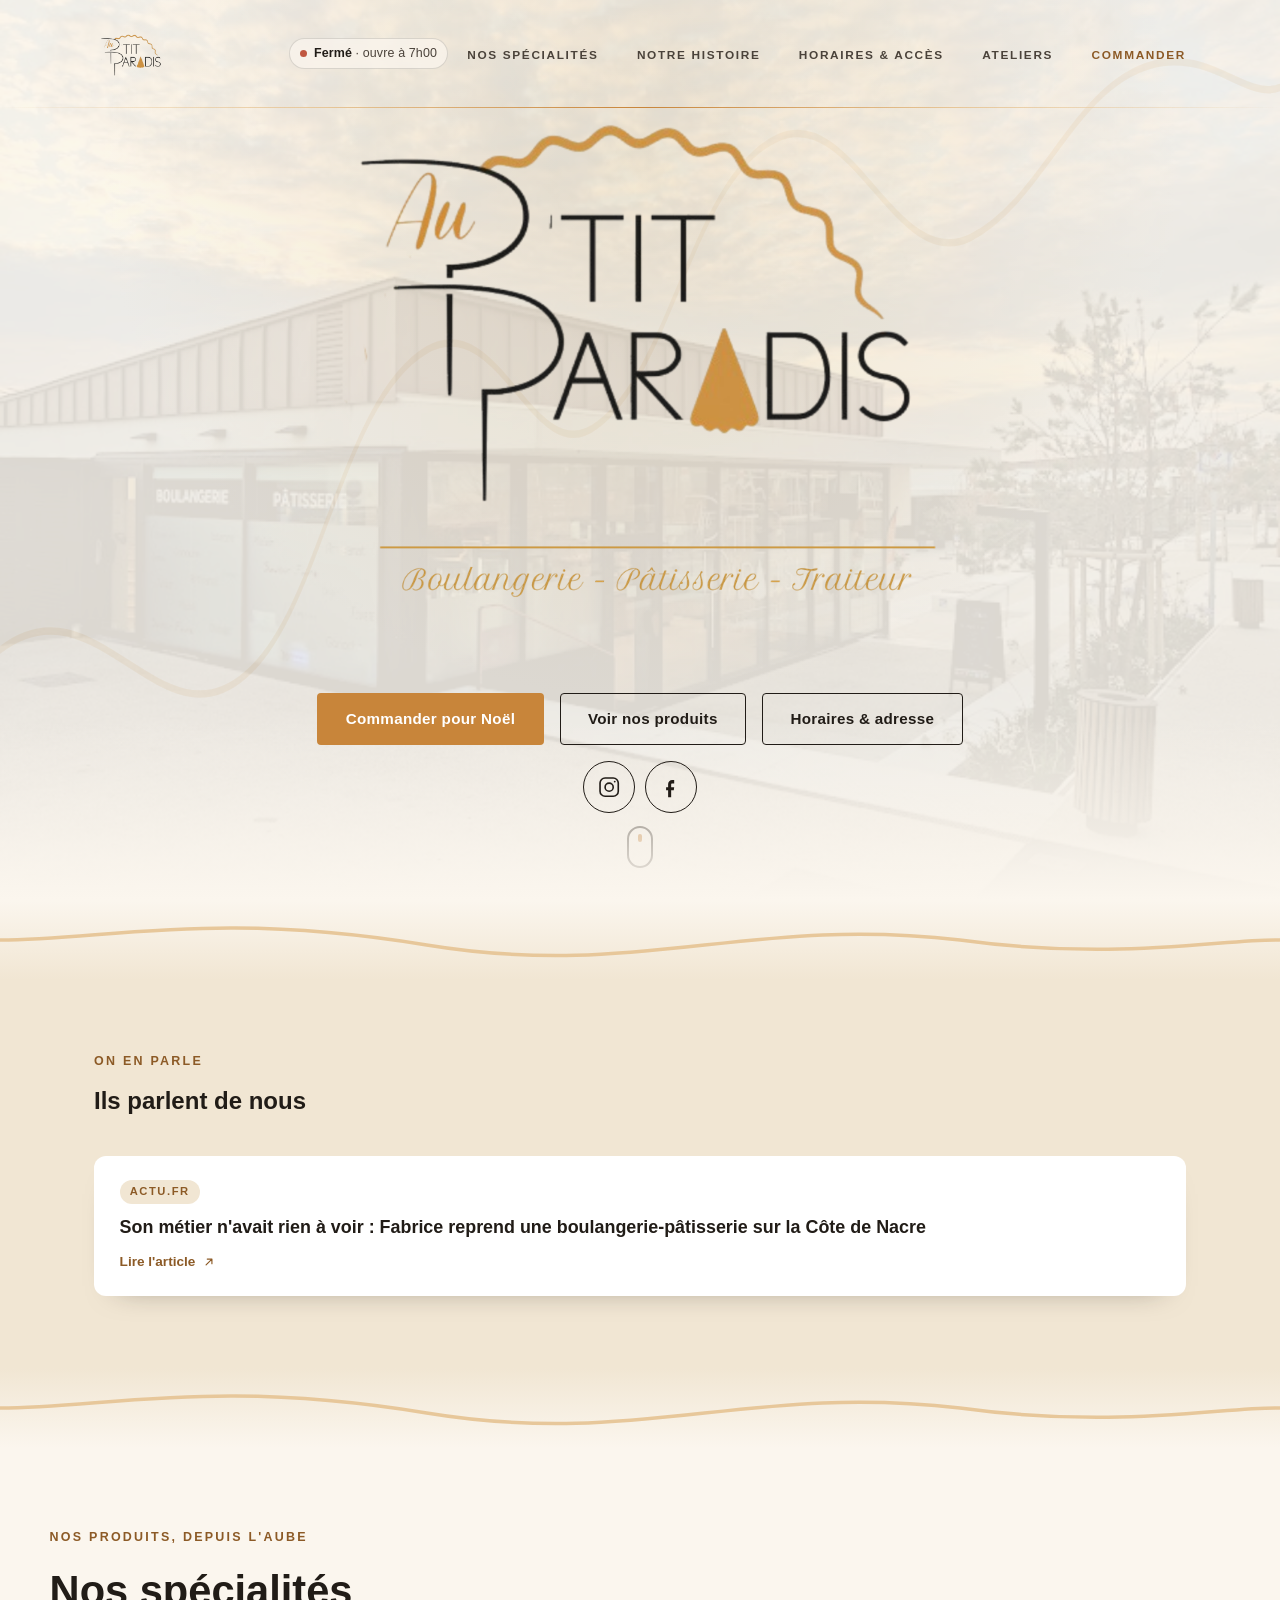
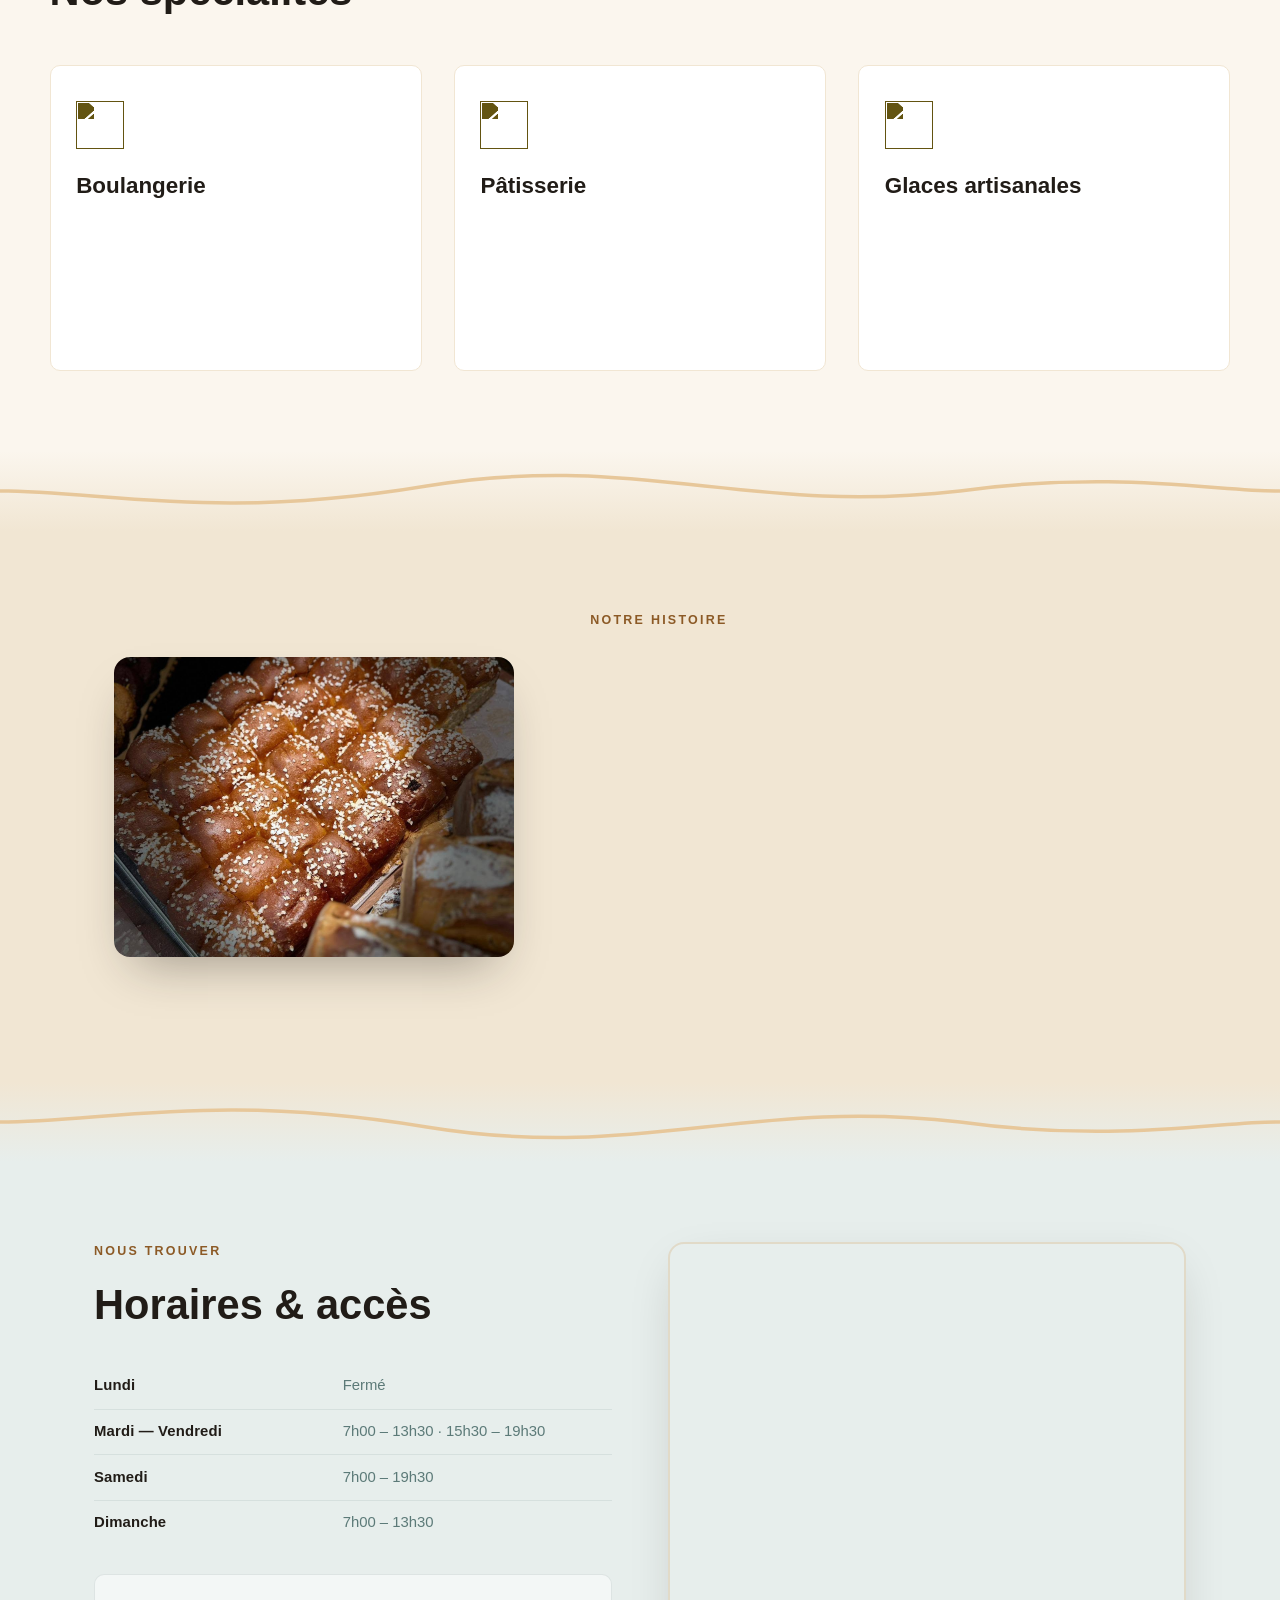
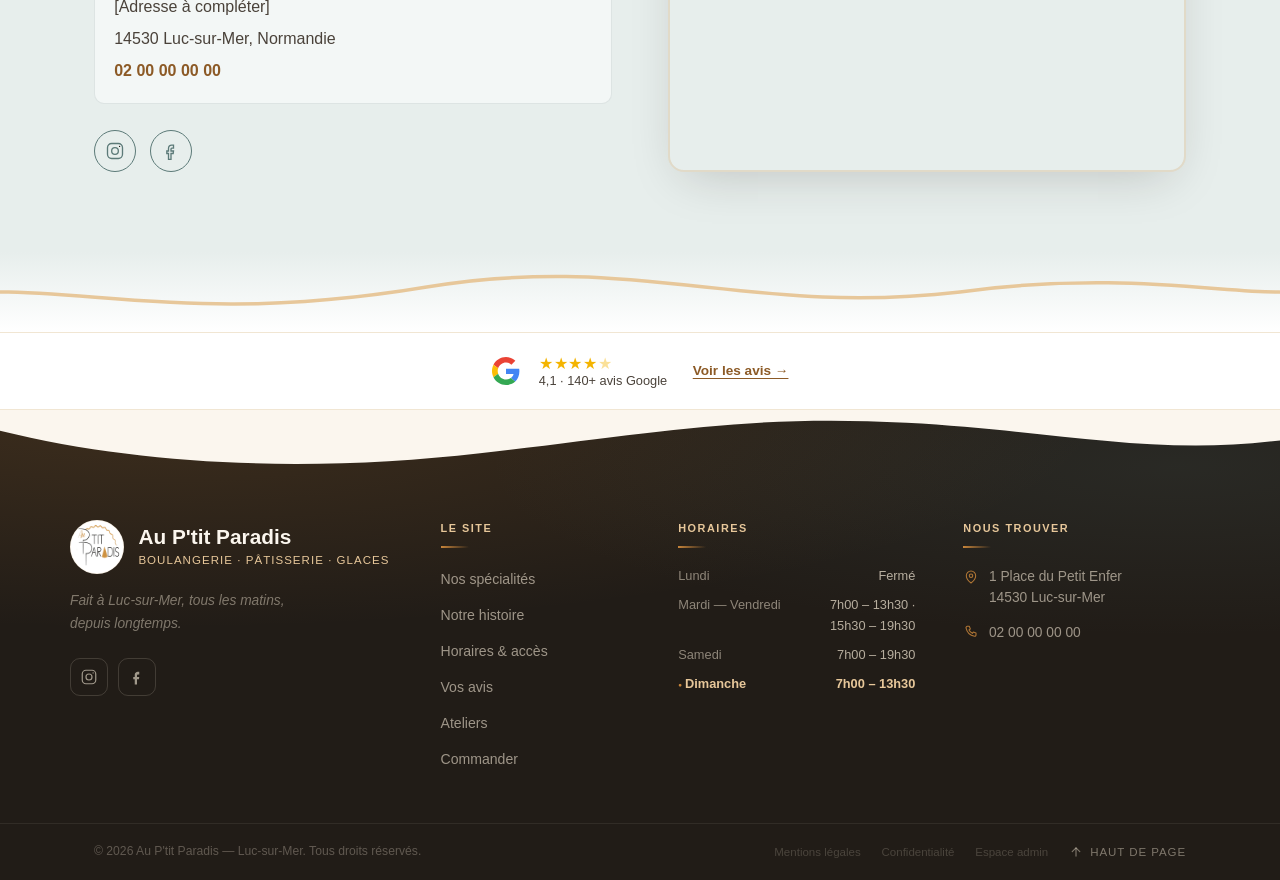
==== index.html @ 4b0dabb0 "feat(ateliers): page publique des stages et onglet de gestion Presentation des ateliers de patisseri" ====
<!DOCTYPE html>
<html lang="fr">
<head>
<meta charset="UTF-8">
<meta name="viewport" content="width=device-width, initial-scale=1.0">
<title>Au P'tit Paradis — Boulangerie · Pâtisserie · Glaces artisanales à Luc-sur-Mer</title>
<meta name="description" content="Au P'tit Paradis, boulangerie-pâtisserie artisanale à Luc-sur-Mer. Pain frais, viennoiseries, pâtisseries gourmandes et glaces maison, à deux pas de la plage.">

<!-- GitHub Pages ne permet pas d'en-têtes HTTP : la politique passe par une
     balise. Le widget d'avis Featurable a ete retire : ses domaines ont
     disparu de la politique avec lui. Les avis viennent maintenant du panel,
     rendus par site-data.js — aucun script tiers sur cette page. -->
<meta http-equiv="Content-Security-Policy" content="
  default-src 'self';
  base-uri 'self';
  object-src 'none';
  form-action 'self';
  script-src 'self' https://www.gstatic.com;
  style-src 'self' 'unsafe-inline' https://fonts.googleapis.com;
  font-src 'self' https://fonts.gstatic.com data:;
  img-src 'self' data: blob: https:;
  connect-src 'self' https://firestore.googleapis.com https://identitytoolkit.googleapis.com https://securetoken.googleapis.com https://www.googleapis.com;
  frame-src https://www.google.com;
">
<meta name="referrer" content="strict-origin-when-cross-origin">

<link rel="icon" href="assets/favicon.png" type="image/png">
<link rel="preconnect" href="https://fonts.googleapis.com">
<link rel="preconnect" href="https://fonts.gstatic.com" crossorigin>
<link href="https://fonts.googleapis.com/css2?family=Atma:wght@300;400;500;600;700&family=Jost:wght@400;500;600&display=swap" rel="stylesheet">
<link rel="stylesheet" href="css/style.css">

<!-- Habillage de Noël. Chargé ici, bloquant et avant le <body> : posé après
     coup, le thème produirait un clignotement crème → rouge. -->
<script src="js/theme.js"></script>
</head>
<body>

<a class="skip-link" href="#main">Aller au contenu</a>

<!-- ===================== HEADER ===================== -->
<header class="site-header" id="top">
  <div class="scroll-progress" aria-hidden="true"></div>

  <div class="header-inner">
    <a href="#top" class="brand" aria-label="Au P'tit Paradis — Accueil">
      <img src="assets/logo-header.png" alt="Au P'tit Paradis" class="brand-logo-header">
    </a>

    <div class="nav-right-group">
      <!-- Ouvert / fermé : calculé depuis le tableau des horaires, cf. script.js -->
      <a class="open-badge" id="openBadge" href="#horaires" hidden>
        <span class="open-dot" aria-hidden="true"></span>
        <span class="open-label"></span>
      </a>

      <nav class="main-nav" aria-label="Navigation principale">
        <ul>
          <li><a href="#specialites">Nos spécialités</a></li>
          <li><a href="#histoire">Notre histoire</a></li>
          <li><a href="#horaires">Horaires &amp; accès</a></li>
          <li><a href="stages.html">Ateliers</a></li>
          <li><a href="commander.html" class="nav-cta">Commander</a></li>
        </ul>
      </nav>
      <button class="nav-toggle" id="navToggle" aria-expanded="false" aria-controls="mobile-nav" aria-label="Ouvrir le menu">
        <span></span><span></span><span></span>
      </button>
    </div>
  </div>

  <nav class="mobile-nav" id="mobile-nav" aria-label="Navigation mobile" aria-hidden="true">
    <ul>
      <li><a href="#specialites">Nos spécialités</a></li>
      <li><a href="#histoire">Notre histoire</a></li>
      <li><a href="#horaires">Horaires &amp; accès</a></li>
      <li><a href="stages.html">Ateliers</a></li>
      <li><a href="commander.html" class="nav-cta">Commander</a></li>
    </ul>
  </nav>

  <div class="header-rule" aria-hidden="true"></div>
</header>

<main id="main">

  <!-- ===================== HERO ===================== -->
  <section class="hero">
    <svg class="hero-wave" viewBox="0 0 1200 360" preserveAspectRatio="none" aria-hidden="true">
      <path class="wave-path" d="M0,260 C90,230 150,300 230,270 C300,245 320,160 400,140 C470,123 500,190 560,170 C630,148 650,70 730,55 C800,42 840,110 910,95 C980,80 1010,30 1090,25 C1140,22 1170,40 1200,35" />
    </svg>

    <div class="hero-inner">
      <img src="assets/logo-hero.png" alt="Au P'tit Paradis" class="hero-logo">
      <p class="hero-tagline" id="heroTagline" data-dynamic>Il y a des matins où l'odeur du pain chaud rivalise avec celle de la mer. Les nôtres, c'est tous les jours.</p>
      <div class="hero-actions">
        <a href="commander.html" class="btn btn-primary">Commander pour Noël</a>
        <a href="#specialites" class="btn btn-ghost">Voir nos produits</a>
        <a href="#horaires" class="btn btn-ghost">Horaires &amp; adresse</a>
        <div class="hero-socials">
          <a href="#" class="hero-social" id="heroInstagram" aria-label="Instagram" target="_blank" rel="noopener">
            <svg viewBox="0 0 24 24" aria-hidden="true"><rect x="3" y="3" width="18" height="18" rx="5"/><circle cx="12" cy="12" r="4"/><circle cx="17.5" cy="6.5" r="0.9" fill="currentColor" stroke="none"/></svg>
          </a>
          <a href="#" class="hero-social" id="heroFacebook" aria-label="Facebook" target="_blank" rel="noopener">
            <svg viewBox="0 0 24 24" aria-hidden="true"><path class="solid" d="M15 8.5h-2c-.6 0-1 .4-1 1V12h3l-.4 3h-2.6v7h-3v-7H7v-3h2V9c0-2.2 1.8-4 4-4h2v3.5Z"/></svg>
          </a>
        </div>
      </div>
    </div>

    <a href="#specialites" class="scroll-cue" aria-label="Défiler vers le bas">
      <span></span>
    </a>
  </section>

  <div class="divider" aria-hidden="true">
    <svg viewBox="0 0 1200 80" preserveAspectRatio="none"><path d="M0,40 C100,40 200,10 400,45 C600,80 700,15 900,40 C1050,62 1150,38 1200,40" /></svg>
  </div>

  <!-- ===================== ILS PARLENT DE NOUS ===================== -->
  <!-- Articles de presse et avis Google choisis un par un depuis le panel.
       Le contenu ci-dessous sert de repli si Firestore est indisponible. -->
  <section class="presse" id="presse">
    <div class="section-inner">
      <p class="eyebrow">On en parle</p>
      <h2>Ils parlent de nous</h2>

      <div class="presse-articles" id="presseArticles">
        <a class="presse-article" href="https://actu.fr/normandie/luc-sur-mer_14384/son-metier-navait-rien-a-voir-fabrice-reprend-une-boulangerie-patisserie-sur-la-cote-de-nacre_64229309.html" target="_blank" rel="noopener">
          <div class="presse-article-corps">
            <span class="presse-media">actu.fr</span>
            <h3>Son métier n'avait rien à voir : Fabrice reprend une boulangerie-pâtisserie sur la Côte de Nacre</h3>
            <span class="presse-lire">Lire l'article
              <svg viewBox="0 0 24 24" aria-hidden="true"><path d="M7 17 17 7M9 7h8v8"/></svg>
            </span>
          </div>
        </a>
      </div>

      <div class="presse-avis" id="presseAvis"></div>
    </div>
  </section>

  <div class="divider" aria-hidden="true">
    <svg viewBox="0 0 1200 80" preserveAspectRatio="none"><path d="M0,40 C100,40 200,10 400,45 C600,80 700,15 900,40 C1050,62 1150,38 1200,40" /></svg>
  </div>

  <!-- ===================== SPÉCIALITÉS ===================== -->
  <section class="specialites" id="specialites">
    <div class="section-inner">
      <p class="eyebrow">Nos produits, depuis l'aube</p>
      <h2>Nos spécialités</h2>

      <div class="cards" id="specCards">

        <article class="card" data-spec="1">
          <span class="card-icon" aria-hidden="true">
            <img src="https://cdn.jsdelivr.net/npm/@tabler/icons@2.47.0/icons/baguette.svg" alt="">
          </span>
          <h3 id="specTitle1">Boulangerie</h3>
          <p id="specText1" data-dynamic>On se lève à 4h pour que vous ayez du pain chaud à 7h. Baguette de tradition, miche de campagne, pains aux céréales : chaque fournée est une promesse recommencée chaque matin.</p>
          <div class="spec-produits" id="specProduits1"></div>
        </article>

        <article class="card" data-spec="2">
          <span class="card-icon" aria-hidden="true">
            <img src="https://cdn.jsdelivr.net/npm/@tabler/icons@2.47.0/icons/cake.svg" alt="">
          </span>
          <h3 id="specTitle2">Pâtisserie</h3>
          <p id="specText2" data-dynamic>Pur beurre, sans compromis — c'est la règle depuis le premier jour. Croissants feuilletés, tartes de saison, entremets : le genre de choses qu'on mange lentement, parce qu'on sait que ça ne dure pas.</p>
          <div class="spec-produits" id="specProduits2"></div>
        </article>

        <article class="card" data-spec="3">
          <span class="card-icon" aria-hidden="true">
            <img src="https://cdn.jsdelivr.net/npm/@tabler/icons@2.47.0/icons/ice-cream-2.svg" alt="">
          </span>
          <h3 id="specTitle3">Glaces artisanales</h3>
          <p id="specText3" data-dynamic>En juillet, la file d'attente commence à 10h. On ne s'en plaint pas. Glaces et sorbets faits maison, aux fruits de saison — le meilleur alibi pour rester cinq minutes de plus à Luc&#8209;sur&#8209;Mer.</p>
          <div class="spec-produits" id="specProduits3"></div>
        </article>

      </div>
    </div>
  </section>

  <div class="divider divider-flip" aria-hidden="true">
    <svg viewBox="0 0 1200 80" preserveAspectRatio="none"><path d="M0,40 C100,40 200,10 400,45 C600,80 700,15 900,40 C1050,62 1150,38 1200,40" /></svg>
  </div>

  <!-- ===================== SECTIONS DYNAMIQUES (gérées depuis l'admin) ===================== -->
  <div id="dynamicSections"></div>

  <!-- ===================== HISTOIRE ===================== -->
  <section class="histoire" id="histoire">
    <div class="section-inner histoire-grid">
      <div class="histoire-visual" aria-hidden="true">
        <div class="histoire-frame">
          <img src="assets/histoire.jpg" alt="" id="histoireImage">
        </div>
      </div>
      <div class="histoire-text">
        <p class="eyebrow">Notre histoire</p>
        <h2 id="histoireTitle" data-dynamic>On se lève avant vous. Depuis longtemps.</h2>
        <p id="histoireText1" data-dynamic>Au P'tit Paradis, les journées commencent dans le noir. Pendant que Luc&#8209;sur&#8209;Mer dort encore, notre équipe pétrit, façonne, enfourne. Pas parce qu'on y est obligés — parce qu'un pain fait à la main et cuit à l'heure, c'est une chose qui a encore du sens.</p>
        <p id="histoireText2" data-dynamic>On accueille les habitués qui savent qu'on les reconnaît, et les vacanciers qui reviennent chaque été parce qu'ils n'ont pas trouvé mieux ailleurs. C'est peu, et c'est tout.</p>
      </div>
    </div>
  </section>

  <div class="divider" aria-hidden="true">
    <svg viewBox="0 0 1200 80" preserveAspectRatio="none"><path d="M0,40 C100,40 200,10 400,45 C600,80 700,15 900,40 C1050,62 1150,38 1200,40" /></svg>
  </div>

  <!-- ===================== HORAIRES & ACCÈS ===================== -->
  <section class="horaires" id="horaires">
    <div class="section-inner horaires-grid">

      <div class="horaires-col">
        <p class="eyebrow">Nous trouver</p>
        <h2>Horaires &amp; accès</h2>

        <table class="hours-table">
          <!-- Rempli dynamiquement depuis l'admin (ou via le contenu ci-dessous par défaut) -->
          <tbody id="hoursTableBody">
            <tr><th>Lundi</th><td>Fermé</td></tr>
            <tr><th>Mardi — Vendredi</th><td>7h00 – 13h30 · 15h30 – 19h30</td></tr>
            <tr><th>Samedi</th><td>7h00 – 19h30</td></tr>
            <tr><th>Dimanche</th><td>7h00 – 13h30</td></tr>
          </tbody>
        </table>

        <address>
          <!-- À PERSONNALISER (ou via l'admin) : adresse, téléphone et e-mail réels -->
          <span id="addressLine">[Adresse à compléter]<br>14530 Luc-sur-Mer, Normandie</span><br>
          <a href="tel:+33000000000" id="phoneLink">02 00 00 00 00</a>
          <span id="emailRow" hidden><br><a href="#" id="emailLink"></a></span>
        </address>

        <div class="social-row">
          <a href="#" aria-label="Instagram" class="social-icon" id="instagramLink">
            <svg viewBox="0 0 24 24"><rect x="3" y="3" width="18" height="18" rx="5"/><circle cx="12" cy="12" r="4"/><circle cx="17.5" cy="6.5" r="0.8" fill="currentColor" stroke="none"/></svg>
          </a>
          <a href="#" aria-label="Facebook" class="social-icon" id="facebookLink">
            <svg viewBox="0 0 24 24"><path d="M15 8.5h-2c-.6 0-1 .4-1 1V12h3l-.4 3h-2.6v7h-3v-7H7v-3h2V9c0-2.2 1.8-4 4-4h2v3.5Z"/></svg>
          </a>
        </div>
      </div>

      <div class="horaires-col map-col">
        <!-- À PERSONNALISER (ou via l'admin) : remplacez l'URL Google Maps par celle de la véritable adresse -->
        <iframe
          id="mapIframe"
          title="Localisation Au P'tit Paradis sur la carte"
          src="https://www.google.com/maps?q=1+Place+du+Petit+Enfer,+14530+Luc-sur-Mer&output=embed"
          loading="lazy"
          referrerpolicy="no-referrer-when-downgrade">
        </iframe>
      </div>

    </div>
  </section>

  <div class="divider divider-flip" aria-hidden="true">
    <svg viewBox="0 0 1200 80" preserveAspectRatio="none"><path d="M0,40 C100,40 200,10 400,45 C600,80 700,15 900,40 C1050,62 1150,38 1200,40" /></svg>
  </div>


</main>

<!-- ===================== BANDEAU AVIS GOOGLE ===================== -->
<a class="google-reviews-band" href="https://www.google.com/maps/search/Au+P%27tit+Paradis+1+Place+Petit+Enfer+14530+Luc-sur-Mer" target="_blank" rel="noopener" aria-label="Voir nos avis Google">
  <svg class="google-g" viewBox="0 0 48 48" aria-hidden="true">
    <path fill="#EA4335" d="M24 9.5c3.54 0 6.71 1.22 9.21 3.6l6.85-6.85C35.9 2.38 30.47 0 24 0 14.62 0 6.51 5.38 2.56 13.22l7.98 6.19C12.43 13.72 17.74 9.5 24 9.5z"/>
    <path fill="#4285F4" d="M46.98 24.55c0-1.57-.15-3.09-.38-4.55H24v9.02h12.94c-.58 2.96-2.26 5.48-4.78 7.18l7.73 6c4.51-4.18 7.09-10.36 7.09-17.65z"/>
    <path fill="#FBBC05" d="M10.53 28.59c-.48-1.45-.76-2.99-.76-4.59s.27-3.14.76-4.59l-7.98-6.19C.92 16.46 0 20.12 0 24c0 3.88.92 7.54 2.56 10.78l7.97-6.19z"/>
    <path fill="#34A853" d="M24 48c6.48 0 11.93-2.13 15.89-5.81l-7.73-6c-2.18 1.48-4.97 2.31-8.16 2.31-6.26 0-11.57-4.22-13.47-9.91l-7.98 6.19C6.51 42.62 14.62 48 24 48z"/>
    <path fill="none" d="M0 0h48v48H0z"/>
  </svg>
  <div class="google-reviews-text">
    <span class="google-reviews-stars">★★★★<span class="star-half">★</span></span>
    <span class="google-reviews-count">4,1 · 140+ avis Google</span>
  </div>
  <span class="google-reviews-cta">Voir les avis →</span>
</a>

<!-- ===================== FOOTER ===================== -->
<footer class="site-footer">

  <div class="footer-wave" aria-hidden="true">
    <svg viewBox="0 0 1200 90" preserveAspectRatio="none">
      <path d="M0,0 L1200,0 L1200,38 C1080,58 990,26 850,16 C700,5 610,30 450,54 C300,77 140,72 0,26 Z" />
    </svg>
  </div>

  <div class="footer-top">
    <div class="footer-grid">

      <div class="footer-brand">
        <a href="#top" class="footer-brand-link">
          <img src="assets/favicon.png" alt="" class="footer-logo">
          <span class="footer-brand-text">
            <span class="footer-brand-name">Au P'tit Paradis</span>
            <span class="footer-brand-tagline">Boulangerie · Pâtisserie · Glaces</span>
          </span>
        </a>
        <p class="footer-brand-desc">Fait à Luc-sur-Mer, tous les matins, depuis longtemps.</p>
        <div class="footer-socials">
          <a href="#" class="footer-social-link" id="footerInstagram" aria-label="Instagram" target="_blank" rel="noopener">
            <svg viewBox="0 0 24 24" aria-hidden="true"><rect x="3" y="3" width="18" height="18" rx="5"/><circle cx="12" cy="12" r="4"/><circle cx="17.5" cy="6.5" r="0.9" fill="currentColor" stroke="none"/></svg>
          </a>
          <a href="#" class="footer-social-link" id="footerFacebook" aria-label="Facebook" target="_blank" rel="noopener">
            <svg viewBox="0 0 24 24" aria-hidden="true"><path class="solid" d="M15 8.5h-2c-.6 0-1 .4-1 1V12h3l-.4 3h-2.6v7h-3v-7H7v-3h2V9c0-2.2 1.8-4 4-4h2v3.5Z"/></svg>
          </a>
        </div>
      </div>

      <nav class="footer-col footer-nav" aria-label="Navigation secondaire">
        <p class="footer-section-label">Le site</p>
        <ul>
          <li><a href="#specialites">Nos spécialités</a></li>
          <li><a href="#histoire">Notre histoire</a></li>
          <li><a href="#horaires">Horaires &amp; accès</a></li>
          <li><a href="#avis">Vos avis</a></li>
          <li><a href="stages.html">Ateliers</a></li>
          <li><a href="commander.html">Commander</a></li>
        </ul>
      </nav>

      <div class="footer-col footer-hours-col">
        <p class="footer-section-label">Horaires</p>
        <!-- Repris automatiquement du tableau de la section « Horaires & accès » -->
        <ul class="footer-hours" id="footerHours">
          <li><span class="fh-day">Lundi</span><span class="fh-time">Fermé</span></li>
          <li><span class="fh-day">Mardi — Vendredi</span><span class="fh-time">7h00 – 13h30 · 15h30 – 19h30</span></li>
          <li><span class="fh-day">Samedi</span><span class="fh-time">7h00 – 19h30</span></li>
          <li><span class="fh-day">Dimanche</span><span class="fh-time">7h00 – 13h30</span></li>
        </ul>
      </div>

      <div class="footer-col footer-contact">
        <p class="footer-section-label">Nous trouver</p>
        <address>
          <a class="footer-contact-line" id="footerMapsLink" href="https://www.google.com/maps/search/Au+P%27tit+Paradis+1+Place+Petit+Enfer+14530+Luc-sur-Mer" target="_blank" rel="noopener">
            <svg viewBox="0 0 24 24" aria-hidden="true"><path d="M12 21s7-5.4 7-11a7 7 0 1 0-14 0c0 5.6 7 11 7 11Z"/><circle cx="12" cy="10" r="2.6"/></svg>
            <span id="footerAddress">1 Place du Petit Enfer<br>14530 Luc-sur-Mer</span>
          </a>
          <a class="footer-contact-line" id="footerPhoneLink" href="tel:+33000000000">
            <svg viewBox="0 0 24 24" aria-hidden="true"><path d="M6.5 3.5h3l1.5 4-2 1.4a12 12 0 0 0 5.1 5.1l1.4-2 4 1.5v3a2 2 0 0 1-2.2 2A16.5 16.5 0 0 1 4.5 5.7a2 2 0 0 1 2-2.2Z"/></svg>
            <span id="footerPhoneText">02 00 00 00 00</span>
          </a>
          <!-- Masqué tant qu'aucune adresse e-mail n'est renseignée dans l'admin :
               mieux vaut pas de ligne qu'une adresse inventée. -->
          <a class="footer-contact-line" id="footerEmailLink" href="#" hidden>
            <svg viewBox="0 0 24 24" aria-hidden="true"><rect x="3" y="5" width="18" height="14" rx="2.5"/><path d="m3.7 6.8 8.3 6 8.3-6"/></svg>
            <span id="footerEmailText"></span>
          </a>
        </address>
      </div>

    </div>
  </div>

  <div class="footer-bottom">
    <div class="footer-bottom-inner">
      <p>&copy; <span id="year"></span> Au P'tit Paradis — Luc-sur-Mer. Tous droits réservés.</p>
      <div class="footer-bottom-right">
        <a href="mentions-legales.html" class="footer-admin-link">Mentions légales</a>
        <a href="confidentialite.html" class="footer-admin-link">Confidentialité</a>
        <a href="admin/" class="footer-admin-link">Espace admin</a>
        <a href="#top" class="footer-top-link">
          <svg viewBox="0 0 24 24" aria-hidden="true"><path d="M12 19V5"/><path d="m5.5 11.5 6.5-6.5 6.5 6.5"/></svg>
          Haut de page
        </a>
      </div>
    </div>
  </div>

</footer>

<!-- ===================== BARRE D'ACTION MOBILE ===================== -->
<div class="mobile-actions" id="mobileActions">
  <a class="ma-btn ma-call" id="maCall" href="tel:+33000000000">
    <svg viewBox="0 0 24 24" aria-hidden="true"><path d="M6.5 3.5h3l1.5 4-2 1.4a12 12 0 0 0 5.1 5.1l1.4-2 4 1.5v3a2 2 0 0 1-2.2 2A16.5 16.5 0 0 1 4.5 5.7a2 2 0 0 1 2-2.2Z"/></svg>
    Appeler
  </a>
  <a class="ma-btn ma-route" id="maRoute" href="https://www.google.com/maps/dir/?api=1&amp;destination=1+Place+du+Petit+Enfer+14530+Luc-sur-Mer" target="_blank" rel="noopener">
    <svg viewBox="0 0 24 24" aria-hidden="true"><path d="M12 21s7-5.4 7-11a7 7 0 1 0-14 0c0 5.6 7 11 7 11Z"/><circle cx="12" cy="10" r="2.6"/></svg>
    Itinéraire
  </a>
</div>

<script type="module" src="js/site-data.js"></script>
<script src="js/script.js"></script>
</body>
</html>
---- css/style.css ----
/* =========================================================
   AU P'TIT PARADIS — styles
   Palette dérivée du logo : noir encre, or caramel, crème.
   Touche "bord de mer" très sobre en accent (section horaires).
   ========================================================= */

:root{
  --ink:        #211c17;
  --ink-soft:   #4a423a;
  --cream:      #fbf6ee;
  --sand:       #f1e6d3;
  --gold:       #c8853a;
  --gold-deep:  #8c5a26;
  --gold-pale:  #e7c79a;
  --icon-ink:   #635411;   /* couleur rendue par le filtre de .card-icon img */
  --sea:        #5c7a78;
  --sea-pale:   #e7eeec;
  --white:      #ffffff;

  --font-display: "Atma", sans-serif;
  --font-script:  "Atma", sans-serif;
  --font-body:    "Jost", sans-serif;

  --max-w: 1140px;
  --radius: 4px;
  --ease: cubic-bezier(.4,0,.2,1);
}

/* ---------- Reset ---------- */
*,*::before,*::after{ box-sizing:border-box; }
html{ scroll-behavior:smooth; }
body{
  margin:0;
  background:var(--cream);
  color:var(--ink);
  font-family:var(--font-body);
  font-size:16px;
  line-height:1.6;
  -webkit-font-smoothing:antialiased;
}
img{ max-width:100%; display:block; }
a{ color:inherit; text-decoration:none; }
ul{ margin:0; padding:0; list-style:none; }
h1,h2,h3{ font-family:var(--font-display); font-weight:600; margin:0 0 .4em; color:var(--ink); }
p{ margin:0 0 1em; color:var(--ink-soft); }

[data-dynamic]{ opacity:0; transition:opacity .3s ease; }
[data-dynamic].is-loaded{ opacity:1; }

.skip-link{
  position:absolute; left:-999px; top:0;
  background:var(--gold); color:var(--white); padding:.6em 1em; z-index:200;
}
.skip-link:focus{ left:0; }

:focus-visible{ outline:3px solid var(--sea); outline-offset:3px; }

@media (prefers-reduced-motion: reduce){
  html{ scroll-behavior:auto; }
  *{ animation-duration:.001ms !important; animation-iteration-count:1 !important; transition-duration:.001ms !important; }
}

/* ---------- Layout helpers ---------- */
.section-inner{ max-width:var(--max-w); margin:0 auto; padding:5rem 1.5rem; }
.eyebrow{
  font-family:var(--font-body); text-transform:uppercase; letter-spacing:.18em;
  font-size:.78rem; font-weight:600; color:var(--gold-deep); margin-bottom:.8em;
}
.eyebrow-script{
  font-family:var(--font-script); font-size:2.8rem; font-weight:300; color:var(--gold); margin:0 0 .1rem 0; line-height:1; letter-spacing:.12em;
}
.btn{
  display:inline-block; padding:.85em 1.8em; border-radius:var(--radius);
  font-family:var(--font-body); font-weight:600; font-size:.95rem; letter-spacing:.02em;
  border:1.5px solid transparent; transition:transform .25s var(--ease), background .25s var(--ease), color .25s var(--ease), border-color .25s var(--ease);
}
.btn-primary{ background:var(--gold); color:var(--white); }
.btn-primary:hover{ background:var(--gold-deep); transform:translateY(-2px); }
.btn-ghost{ background:none; border-color:var(--ink); color:var(--ink); }
.btn-ghost:hover{ background:var(--ink); color:var(--cream); transform:translateY(-2px); }

/* ---------- Header ---------- */
.site-header{
  position:fixed; top:0; left:0; right:0; z-index:100;
  background:rgba(251,246,238,0);
  transition:background .4s var(--ease), box-shadow .4s var(--ease);
}
.site-header.is-scrolled{
  background:rgba(251,246,238,.35);
  backdrop-filter:blur(18px) saturate(1.6);
  -webkit-backdrop-filter:blur(18px) saturate(1.6);
}

/* Barre de progression scroll */
.scroll-progress{
  position:absolute; top:0; left:0; height:2px; width:0%;
  background:linear-gradient(to right, var(--gold-deep), var(--gold), var(--gold-pale));
  opacity:0; z-index:2;
  transition:opacity .4s var(--ease);
  pointer-events:none;
}
.site-header.is-scrolled .scroll-progress{ opacity:1; }

.header-inner{
  max-width:var(--max-w); margin:0 auto; padding:1.1rem 1.5rem;
  display:flex; align-items:center; justify-content:space-between;
  transition:padding .4s var(--ease);
}
.site-header.is-scrolled .header-inner{ padding:.4rem 1.5rem; }

/* Brand — gauche */
.brand{ display:flex; align-items:center; text-decoration:none; }
.brand-logo-header{
  height:72px; width:auto; object-fit:contain;
  transition:height .4s var(--ease);
}
/* À peine réduit une fois la page défilée : le logo porte le nom de la
   boutique et reste le seul repère en haut, un rétrécissement marqué le
   rendait illisible. La barre se resserre, pas lui. */
.site-header.is-scrolled .brand-logo-header{ height:58px; }

/* Nav droite */
.nav-right-group{ display:flex; align-items:center; }

/* Badge ouvert / fermé */
.open-badge{
  display:inline-flex; align-items:center; gap:.45rem;
  padding:.34em .8em; margin-right:1.2rem;
  border-radius:999px; border:1px solid rgba(33,28,23,.14);
  background:rgba(251,246,238,.7); backdrop-filter:blur(6px);
  font-size:.78rem; font-weight:600; letter-spacing:.01em; color:var(--ink);
  white-space:nowrap; transition:border-color .25s var(--ease), background .25s var(--ease);
}
/* sinon le display de la règle ci-dessus l'emporte sur [hidden] et le badge
   reste affiché avec un état périmé quand les horaires sont illisibles */
.open-badge[hidden]{ display:none; }
.open-badge:hover{ border-color:rgba(33,28,23,.3); }
.open-dot{
  width:7px; height:7px; border-radius:50%; background:#9aa0a6; flex-shrink:0;
}
.open-badge.is-open .open-dot{
  background:#3f9142; box-shadow:0 0 0 0 rgba(63,145,66,.55); animation:pulse-dot 2.4s infinite;
}
.open-badge.is-closed .open-dot{ background:#c0563f; }
.open-badge .open-detail{ font-weight:400; color:var(--ink-soft); }
@keyframes pulse-dot{
  70%{ box-shadow:0 0 0 7px rgba(63,145,66,0); }
  100%{ box-shadow:0 0 0 0 rgba(63,145,66,0); }
}
@media (prefers-reduced-motion: reduce){ .open-badge.is-open .open-dot{ animation:none; } }
.main-nav ul{ display:flex; align-items:center; gap:2.4rem; }
.main-nav a{
  font-size:.74rem; font-weight:700; letter-spacing:.14em; text-transform:uppercase;
  color:var(--ink-soft); position:relative; padding:.4em 0;
  transition:color .22s var(--ease);
}
.main-nav a::after{
  content:""; position:absolute; left:50%; right:50%; bottom:-2px;
  height:1.5px; background:var(--gold);
  transition:left .28s var(--ease), right .28s var(--ease);
}
.main-nav a:hover{ color:var(--gold-deep); }
.main-nav a:hover::after{ left:0; right:0; }

/* Ligne décorative dorée sous le header */
.header-rule{
  height:1px;
  background:linear-gradient(to right, transparent 0%, var(--gold-pale) 25%, var(--gold) 50%, var(--gold-pale) 75%, transparent 100%);
  opacity:0; transform:scaleX(.3);
  transition:opacity .55s var(--ease), transform .55s cubic-bezier(.34,1.26,.64,1);
}
.site-header.is-scrolled .header-rule{ opacity:1; transform:scaleX(1); }

/* Mobile dropdown nav */
.mobile-nav{
  overflow:hidden; max-height:0;
  transition:max-height .42s cubic-bezier(.4,0,.2,1);
  background:rgba(251,246,238,.98); backdrop-filter:blur(12px);
}
.mobile-nav.is-open{ max-height:300px; }
.mobile-nav ul{ display:flex; flex-direction:column; padding:1rem 1.5rem 1.5rem; }
.mobile-nav li{ border-bottom:1px solid rgba(33,28,23,.07); }
.mobile-nav li:last-child{ border-bottom:none; }
.mobile-nav a{
  display:block; padding:.85rem .5rem;
  font-size:.78rem; font-weight:700; letter-spacing:.14em; text-transform:uppercase;
  color:var(--ink-soft);
  transition:color .2s var(--ease), padding-left .22s var(--ease);
}
.mobile-nav a:hover{ color:var(--gold-deep); padding-left:1rem; }

/* Burger → × */
.nav-toggle{
  display:none; flex-direction:column; justify-content:center; gap:5px;
  width:38px; height:38px; background:none; border:none; cursor:pointer; margin-left:1.4rem;
}
.nav-toggle span{ display:block; height:2px; width:100%; background:var(--ink); transition:transform .25s var(--ease), opacity .25s var(--ease); }
.nav-toggle[aria-expanded="true"] span:nth-child(1){ transform:translateY(7px) rotate(45deg); }
.nav-toggle[aria-expanded="true"] span:nth-child(2){ opacity:0; transform:scaleX(0); }
.nav-toggle[aria-expanded="true"] span:nth-child(3){ transform:translateY(-7px) rotate(-45deg); }

/* ---------- Hero ---------- */
.hero{
  position:relative; min-height:100vh; display:flex; align-items:center; justify-content:center;
  overflow:hidden; padding:6rem 1.5rem 4rem; text-align:center;
  background:radial-gradient(circle at 50% 18%, var(--sand) 0%, var(--cream) 55%);
}
.hero::after{
  content:""; position:absolute; inset:0; z-index:0;
  background:url('../assets/hero-bg.jpg') center/cover no-repeat;
  opacity:.12; pointer-events:none;
}
.hero::before{
  content:""; position:absolute; bottom:0; left:0; right:0; z-index:1;
  height:180px; pointer-events:none;
  background:linear-gradient(to bottom, transparent, var(--cream));
}
.hero-wave{
  position:absolute; inset:0; width:100%; height:100%; z-index:0; opacity:.2;
}
.wave-path{
  fill:none; stroke:var(--gold-pale); stroke-width:3; stroke-linecap:round;
  stroke-dasharray:2000; stroke-dashoffset:2000;
  animation:draw 2.6s var(--ease) .2s forwards;
}
@keyframes draw{ to{ stroke-dashoffset:0; } }

.hero-inner{ position:relative; z-index:1; max-width:720px; }
/* Plus de mix-blend-mode : il servait à effacer le fond blanc de l'ancien
   logo. Le nouveau est détouré, et le mélange ne ferait plus que salir son
   or en le multipliant avec la photo du hero. */
.hero-logo{ width:600px; max-width:90vw; display:block; margin:0 auto; }
.hero h1{
  font-size:clamp(3rem, 8vw, 5.2rem); letter-spacing:.01em; margin-top:0;
}
.hero-tagline{
  font-size:1.15rem; color:var(--ink-soft); max-width:520px; margin:0 auto 2rem;
}
.hero-actions{ display:flex; gap:1rem; justify-content:center; flex-wrap:wrap; }
/* Réseaux sociaux : groupés dans leur propre boîte pour rester côte à côte
   quand la ligne de boutons se casse. Les mesures reprennent celles de .btn
   (font-size + padding + line-height) pour une pastille exactement aussi
   haute que les boutons voisins. */
.hero-socials{ display:flex; gap:.6rem; }
.hero-social{
  display:inline-flex; align-items:center; justify-content:center;
  font-size:.95rem; padding:.85em; border:1.5px solid var(--ink); border-radius:50%;
  color:var(--ink);
  transition:transform .25s var(--ease), background .25s var(--ease), color .25s var(--ease);
}
.hero-social svg{ width:1.6em; height:1.6em; fill:none; stroke:currentColor; stroke-width:1.6; }
/* glyphe plein (Facebook) : le contour seul rend trop maigre à cette taille */
.hero-social svg .solid{ fill:currentColor; stroke:none; }
.hero-social:hover{ background:var(--ink); color:var(--cream); transform:translateY(-2px); }

.scroll-cue{
  position:absolute; bottom:2rem; left:50%; transform:translateX(-50%);
  width:26px; height:42px; border:2px solid var(--ink-soft); border-radius:20px;
}
.scroll-cue span{
  position:absolute; top:6px; left:50%; width:4px; height:8px; margin-left:-2px;
  background:var(--gold); border-radius:2px; animation:scrollcue 1.8s ease-in-out infinite;
}
@keyframes scrollcue{ 0%{ opacity:1; top:6px; } 70%{ opacity:0; top:22px; } 100%{ opacity:0; top:6px; } }
/* Écran très court (téléphone en paysage, petit mobile) : il n'y a plus de
   place sous les boutons, et l'invitation à défiler n'apprend rien de plus. */
@media (max-height: 700px){ .scroll-cue{ display:none; } }

/* ---------- Dividers (motif vague récurrent) ---------- */
.divider{
  line-height:0; color:var(--gold-pale);
  overflow:hidden;
}
.divider svg{
  width:100%; height:80px; display:block;
  transform-origin:center center;
  animation:wave-breathe 4s ease-in-out infinite;
  will-change:transform;
}
.divider path{ fill:none; stroke:currentColor; stroke-width:3.5; vector-effect:non-scaling-stroke; }
.divider-flip{ transform:scaleY(-1); }
.divider-flip svg{ animation-duration:5.5s; animation-delay:-2s; }

/* Dégradés inter-sections — couleurs inversées pour les .divider-flip */
.hero       + .divider{ background:linear-gradient(to bottom, var(--cream), var(--sand)); }
.presse     + .divider{ background:linear-gradient(to bottom, var(--sand),  var(--cream)); }
.specialites + .divider{ background:linear-gradient(to bottom, var(--sand),  var(--cream)); }
.histoire    + .divider{ background:linear-gradient(to bottom, var(--sand),  var(--sea-pale)); }
.horaires    + .divider{ background:linear-gradient(to bottom, var(--white), var(--sea-pale)); }

@keyframes wave-breathe{
  0%,100%{ transform:scaleY(.75); }
  50%{ transform:scaleY(1.18); }
}

/* ---------- Reveal on scroll ---------- */
.reveal{ opacity:0; transform:translateY(28px); transition:opacity .7s var(--ease), transform .7s var(--ease); }
.reveal.is-visible{ opacity:1; transform:none; }

/* ---------- Spécialités ---------- */
.specialites{ background:var(--cream); }
.specialites .section-inner{ max-width:min(96vw, 1560px); }
.specialites h2, .histoire h2, .horaires h2, .contact h2{ font-size:clamp(2rem, 4vw, 2.6rem); }
.cards{ display:grid; grid-template-columns:repeat(3, 1fr); gap:2rem; margin-top:2.5rem; }
/* Une colonne de grille ne descend pas sous la largeur min-content de son
   contenu : sans ça, la photo d'un produit élargit la carte au-delà de l'écran
   et toute la page se met à défiler horizontalement. */
.cards > *{ min-width:0; }
.card{
  background:var(--white); border:1px solid var(--sand); border-radius:10px;
  padding:2.2rem 1.6rem; text-align:left; transition:transform .3s var(--ease), box-shadow .3s var(--ease);
}
.card:hover{ transform:translateY(-6px); box-shadow:0 14px 30px -16px rgba(33,28,23,.25); }
/* Une carte seule sur sa dernière ligne (4e, 7e…) se place au milieu
   plutôt que de rester collée à gauche. */
.cards > .card:last-child:nth-child(3n+1){ grid-column:2; }

.card-icon{ display:inline-flex; width:48px; height:48px; margin-bottom:1.2rem; }
/* Icônes en SVG inline (bloc "Grille de cartes").
   La couleur est celle que le filtre ci-dessus produit sur du noir — mesurée,
   pas devinée — pour que les deux modes de rendu soient indiscernables. */
.card-icon svg{
  width:100%; height:100%;
  fill:none; stroke:var(--icon-ink); stroke-width:6;
  stroke-linecap:round; stroke-linejoin:round;
}
.card-icon img{ width:100%; height:100%; filter:brightness(0) saturate(100%) invert(35%) sepia(60%) saturate(500%) hue-rotate(12deg) brightness(82%); }

/* Produits vedettes dans les cartes spécialités */
.spec-produit{ display:flex; align-items:center; gap:1rem; }
.spec-produit-img{ width:104px; height:104px; object-fit:cover; border-radius:10px; flex-shrink:0; background:var(--sand); }
.spec-produit-info{ display:flex; flex-direction:column; gap:.25rem; min-width:0; }
.spec-produit-header{ display:flex; align-items:center; gap:.5rem; flex-wrap:wrap; }
.spec-produit-info strong{ font-size:1.05rem; font-family:var(--font-display); font-weight:600; color:var(--ink); }
.spec-produit-info > span{ font-size:.9rem; color:var(--ink-soft); line-height:1.45; }
.produit-tag{ font-size:.68rem; font-weight:700; letter-spacing:.05em; padding:.2em .55em; border-radius:100px; white-space:nowrap; }
.produit-tag--top-vente{ background:#fff4e0; color:#a06020; }
.produit-tag--selection{ background:#e8f0ee; color:var(--sea); }
.produit-tag--nouveaute{ background:#edf0ff; color:#4a5bcc; }
.card h3{ font-size:1.4rem; margin-bottom:.5rem; }
.card p{ font-size:.96rem; margin-bottom:0; }

/* ---------- Histoire ---------- */
.histoire{ background:var(--sand); }
.histoire-grid{ display:grid; grid-template-columns:.85fr 1.15fr; gap:3.5rem; align-items:center; }
.histoire-frame{
  border-radius:16px; overflow:hidden;
  width:min(100%, 400px); margin:0 auto;
  aspect-ratio:4/3;
  box-shadow:0 24px 48px -20px rgba(33,28,23,.4);
}
.histoire-frame img{ width:100%; height:100%; object-fit:cover; display:block; }
.histoire-text h2{ max-width:480px; }

/* ---------- Horaires & accès ---------- */
.horaires{ background:var(--sea-pale); }
.horaires-grid{ display:grid; grid-template-columns:1fr 1fr; gap:3.5rem; align-items:start; }

.hours-table{ width:100%; border-collapse:collapse; margin:1.6rem 0 1.8rem; font-size:.93rem; }
.hours-table tbody tr{ transition:background .2s; }
.hours-table tbody tr:hover{ background:rgba(92,122,120,.06); }
.hours-table th,.hours-table td{ text-align:left; padding:.7em .5em .7em 0; border-bottom:1px solid rgba(92,122,120,.12); }
.hours-table tr:last-child th,.hours-table tr:last-child td{ border-bottom:none; }
.hours-table th{ font-weight:700; color:var(--ink); width:48%; letter-spacing:.01em; }
.hours-table td{ color:var(--sea); font-weight:500; }

.horaires-col address{
  font-style:normal; color:var(--ink-soft); margin-bottom:1.6rem; line-height:2;
  background:rgba(255,255,255,.5); border-radius:10px; padding:1rem 1.2rem;
  border:1px solid rgba(92,122,120,.15);
}
.horaires-col address a{ color:var(--gold-deep); font-weight:600; }

.social-row{ display:flex; gap:.9rem; }
.social-icon{
  width:42px; height:42px; border-radius:50%; border:1.5px solid var(--sea);
  display:flex; align-items:center; justify-content:center; transition:background .25s var(--ease), color .25s var(--ease);
}
.social-icon svg{ width:20px; height:20px; fill:none; stroke:var(--sea); stroke-width:1.6; }
.social-icon:hover{ background:var(--sea); }
.social-icon:hover svg{ stroke:var(--white); }

/* Encadrement carte Google Maps */
.map-col{
  border-radius:16px; overflow:hidden;
  box-shadow:0 16px 48px -16px rgba(33,28,23,.22);
  border:2px solid rgba(200,133,58,.2);
  align-self:stretch;
}
.map-col iframe{ width:100%; height:100%; min-height:380px; border:0; display:block; }

/* "Notre sélection" — panneau dans les fiches spécialités */
.spec-selection{
  margin-top:1.6rem;
  background:linear-gradient(160deg, rgba(200,133,58,.06), rgba(251,246,238,.55));
  border:1px solid rgba(200,133,58,.16);
  border-radius:14px;
  padding:1.15rem 1.1rem 1.2rem;
}
.spec-selection-label{
  display:flex; align-items:center; gap:.55rem;
  font-family:var(--font-display); font-size:.95rem; font-weight:600; letter-spacing:.02em;
  color:var(--gold-deep);
  margin:0 0 1rem;
}
.spec-selection-label svg{ width:18px; height:18px; flex-shrink:0; color:var(--gold); }
.spec-produits{ display:flex; flex-direction:column; gap:.65rem; }
.spec-selection .spec-produit{
  background:var(--white); border-radius:10px; padding:.6rem;
  box-shadow:0 1px 3px rgba(33,28,23,.05);
  transition:transform .22s var(--ease), box-shadow .22s var(--ease);
}
.spec-selection .spec-produit:hover{
  transform:translateX(3px);
  box-shadow:0 6px 16px -6px rgba(33,28,23,.18);
}

/* ---------- Contact ---------- */
.contact{ background:var(--cream); }
.contact-inner{ max-width:640px; text-align:center; }
.contact-intro{ max-width:440px; margin:0 auto 2.4rem; }
.contact-form{ text-align:left; display:flex; flex-direction:column; gap:1.2rem; }
.form-row{ display:flex; flex-direction:column; gap:.4rem; }
.form-row label{ font-size:.85rem; font-weight:600; color:var(--ink); }
.form-row input, .form-row textarea{
  font-family:var(--font-body); font-size:1rem; padding:.7em .9em;
  border:1.5px solid var(--sand); border-radius:var(--radius); background:var(--white); color:var(--ink);
  transition:border-color .25s var(--ease);
}
.form-row input:focus, .form-row textarea:focus{ border-color:var(--gold); }
.contact-form .btn{ align-self:flex-start; margin-top:.4rem; }

/* ---------- Lightbox ---------- */
.lightbox{
  position:fixed; inset:0; z-index:200;
  background:rgba(15,12,9,.85); backdrop-filter:blur(8px);
  display:flex; align-items:center; justify-content:center; padding:1.5rem;
  opacity:0; pointer-events:none;
  transition:opacity .3s cubic-bezier(.4,0,.2,1);
}
.lightbox.is-open{ opacity:1; pointer-events:auto; }

.lightbox-inner{
  position:relative; max-width:min(90vw, 780px); max-height:90vh;
  display:flex; flex-direction:column; align-items:center; gap:.8rem;
  transform:scale(.86) translateY(12px);
  transition:transform .35s cubic-bezier(.34,1.26,.64,1);
}
.lightbox.is-open .lightbox-inner{ transform:scale(1) translateY(0); }

.lightbox-img{
  max-width:100%; max-height:80vh; object-fit:contain;
  border-radius:12px; box-shadow:0 32px 80px -16px rgba(0,0,0,.7);
  display:block;
}
.lightbox-caption{
  color:rgba(255,255,255,.72); font-size:.88rem; font-family:var(--font-body);
  text-align:center; letter-spacing:.02em;
}
.lightbox-close{
  position:fixed; top:1.2rem; right:1.4rem;
  width:40px; height:40px; border-radius:50%;
  background:rgba(255,255,255,.15); border:1px solid rgba(255,255,255,.2);
  color:#fff; font-size:1.1rem; cursor:pointer; line-height:1;
  transition:background .2s, transform .2s;
}
.lightbox-close:hover{ background:rgba(255,255,255,.28); transform:scale(1.1); }

.spec-produit-img{ cursor:zoom-in; transition:transform .25s var(--ease), box-shadow .25s var(--ease); }
.spec-produit-img:hover{ transform:scale(1.06); box-shadow:0 8px 20px -8px rgba(33,28,23,.3); }

/* ---------- Bandeau avis Google ---------- */
.google-reviews-band{
  display:flex; align-items:center; gap:1.2rem; justify-content:center; flex-wrap:wrap;
  padding:1.3rem 1.5rem; background:var(--white);
  border-top:1px solid var(--sand); border-bottom:1px solid var(--sand);
  text-decoration:none; color:var(--ink);
  transition:background .25s var(--ease);
}
.google-reviews-band:hover{ background:var(--cream); }
.google-g{ width:28px; height:28px; flex-shrink:0; }
.google-reviews-text{ display:flex; flex-direction:column; line-height:1.2; }
.google-reviews-stars{ color:#f4b400; font-size:1rem; letter-spacing:.05em; }
.star-half{ opacity:.4; }
.google-reviews-count{ font-size:.8rem; color:var(--ink-soft); font-family:var(--font-body); }
.google-reviews-cta{
  margin-left:.4rem; font-size:.85rem; font-weight:600;
  color:var(--gold-deep); text-decoration:underline; text-underline-offset:3px;
}

/* ---------- Avis Google (widget Featurable) ---------- */
.avis{ background:var(--cream); }
.avis .section-inner{ padding-top:4rem; padding-bottom:4rem; }
/* Le widget s'injecte après coup : on réserve la place pour éviter que la
   page ne saute quand il arrive. */
.avis [data-featurable-async]{ min-height:260px; margin-top:2rem; }

/* ---------- Footer ---------- */
.site-footer{
  position:relative;
  /* halo or chaud en haut à gauche pour éviter l'aplat de noir */
  background:
    radial-gradient(120% 75% at 12% 0%, rgba(200,133,58,.17), transparent 62%),
    radial-gradient(90% 60% at 92% 12%, rgba(92,122,120,.14), transparent 60%),
    var(--ink);
  color:var(--sand);
}

/* Vague de raccord avec la section précédente (fond crème) */
.footer-wave{ line-height:0; }
.footer-wave svg{ display:block; width:100%; height:72px; }
/* La vague prolonge la dernière section de la page : elle doit en reprendre
   la couleur, sinon une bande d'une autre teinte s'intercale au-dessus du
   footer. Les pages dont la dernière section n'est pas crème surchargent
   cette variable. */
.footer-wave path{ fill:var(--footer-wave-fill, var(--cream)); }

.footer-top{ padding:2.4rem 1.5rem 3.2rem; }
.footer-grid{
  max-width:var(--max-w); margin:0 auto;
  display:grid; grid-template-columns:1.7fr 1fr 1.25fr 1.3fr; gap:3rem;
}
/* sans ça, un horaire long force la colonne à déborder au lieu de passer à la ligne */
.footer-grid > *{ min-width:0; }

/* Colonne marque */
.footer-brand-link{ display:inline-flex; align-items:center; gap:.9rem; text-decoration:none; margin-bottom:1rem; }
/* Le logo porte désormais son propre fond blanc : plus de retrait intérieur
   ni de fond translucide sous lui, qui laissaient un anneau terne entre le
   disque blanc et la bordure. Il remplit la pastille, que l'arrondi découpe. */
.footer-logo{
  height:54px; width:54px; border-radius:50%; object-fit:cover;
  background:var(--white); border:1px solid rgba(231,199,154,.22); flex-shrink:0;
  transition:transform .3s var(--ease), border-color .3s var(--ease);
}
.footer-brand-link:hover .footer-logo{ transform:scale(1.05) rotate(-3deg); border-color:var(--gold); }
.footer-brand-text{ display:flex; flex-direction:column; gap:.15rem; }
.footer-brand-name{ font-family:var(--font-display); font-size:1.3rem; font-weight:600; color:var(--cream); line-height:1.1; }
.footer-brand-tagline{ font-size:.72rem; color:var(--gold-pale); letter-spacing:.09em; text-transform:uppercase; }
.footer-brand-desc{ font-size:.86rem; color:rgba(241,230,211,.45); line-height:1.65; margin:0; font-style:italic; max-width:30ch; }

/* Intitulés de colonnes */
.footer-section-label{
  position:relative;
  font-size:.68rem; font-weight:700; text-transform:uppercase; letter-spacing:.14em;
  color:var(--gold-pale); margin:0 0 1.15rem; padding-bottom:.62rem;
}
.footer-section-label::after{
  content:""; position:absolute; left:0; bottom:0; width:28px; height:2px;
  background:linear-gradient(to right, var(--gold), rgba(200,133,58,0));
}

/* Navigation */
.footer-nav ul{ list-style:none; display:flex; flex-direction:column; gap:.65rem; }
.footer-nav a{
  display:inline-block; font-size:.88rem; color:rgba(241,230,211,.6);
  transition:color .2s var(--ease), transform .2s var(--ease);
}
.footer-nav a:hover{ color:var(--cream); transform:translateX(3px); }

/* Horaires condensés */
.footer-hours{ list-style:none; display:flex; flex-direction:column; gap:.55rem; }
.footer-hours li{
  display:flex; justify-content:space-between; align-items:baseline; gap:.8rem;
  font-size:.8rem; color:rgba(241,230,211,.52);
}
.footer-hours .fh-day{ white-space:nowrap; }
.footer-hours .fh-time{ text-align:right; color:rgba(241,230,211,.72); overflow-wrap:anywhere; }
.footer-hours li.is-today .fh-day,
.footer-hours li.is-today .fh-time{ color:var(--gold-pale); font-weight:600; }
.footer-hours li.is-today .fh-day::before{
  content:"●"; font-size:.5em; vertical-align:middle; margin-right:.45em; color:var(--gold);
}

/* Contact */
.footer-contact address{ font-style:normal; display:flex; flex-direction:column; gap:.8rem; }
.footer-contact-line{
  display:flex; align-items:flex-start; gap:.6rem;
  font-size:.86rem; line-height:1.55; color:rgba(241,230,211,.6);
  transition:color .2s var(--ease);
}
.footer-contact-line svg{
  width:16px; height:16px; flex-shrink:0; margin-top:.18rem;
  fill:none; stroke:var(--gold); stroke-width:1.6; stroke-linecap:round; stroke-linejoin:round;
  opacity:.85; transition:opacity .2s;
}
.footer-contact-line span{ overflow-wrap:anywhere; }
/* le display ci-dessus l'emporterait sur [hidden] */
.footer-contact-line[hidden]{ display:none; }
.footer-contact-line:hover{ color:var(--cream); }
.footer-contact-line:hover svg{ opacity:1; }

/* Réseaux sociaux */
.footer-socials{ display:flex; gap:.6rem; margin-top:1.4rem; }
.footer-social-link{
  display:flex; align-items:center; justify-content:center;
  width:38px; height:38px; border-radius:10px;
  border:1px solid rgba(241,230,211,.16); color:rgba(241,230,211,.62);
  transition:background .25s var(--ease), border-color .25s var(--ease), color .25s var(--ease), transform .25s var(--ease);
}
.footer-social-link svg{
  width:18px; height:18px;
  fill:none; stroke:currentColor; stroke-width:1.6; stroke-linecap:round; stroke-linejoin:round;
}
/* glyphe plein (Facebook) : le contour seul rend trop maigre à cette taille */
.footer-social-link svg .solid{ fill:currentColor; stroke:none; }
.footer-social-link:hover{
  background:var(--gold); border-color:var(--gold); color:var(--ink); transform:translateY(-2px);
}

/* Barre du bas */
.footer-bottom{ border-top:1px solid rgba(241,230,211,.08); }
.footer-bottom-inner{
  max-width:var(--max-w); margin:0 auto; padding:1.15rem 1.5rem;
  display:flex; justify-content:space-between; align-items:center; gap:1rem; flex-wrap:wrap;
}
.footer-bottom p{ font-size:.76rem; color:rgba(241,230,211,.3); margin:0; }
.footer-bottom-right{ display:flex; align-items:center; gap:1.3rem; }
.footer-admin-link{ font-size:.72rem; color:rgba(241,230,211,.2); transition:color .2s; }
.footer-admin-link:hover{ color:rgba(241,230,211,.55); }
.footer-top-link{
  display:inline-flex; align-items:center; gap:.45rem;
  font-size:.72rem; letter-spacing:.08em; text-transform:uppercase;
  color:rgba(241,230,211,.45); transition:color .2s var(--ease);
}
.footer-top-link svg{
  width:14px; height:14px; fill:none; stroke:currentColor;
  stroke-width:2; stroke-linecap:round; stroke-linejoin:round;
  transition:transform .25s var(--ease);
}
.footer-top-link:hover{ color:var(--gold-pale); }
.footer-top-link:hover svg{ transform:translateY(-3px); }

/* ---------- Barre d'action mobile (appel / itinéraire) ---------- */
.mobile-actions{
  display:none;
  position:fixed; left:0; right:0; bottom:0; z-index:90;
  gap:.6rem; padding:.7rem .9rem calc(.7rem + env(safe-area-inset-bottom));
  background:rgba(251,246,238,.92);
  backdrop-filter:blur(14px) saturate(1.4); -webkit-backdrop-filter:blur(14px) saturate(1.4);
  border-top:1px solid rgba(33,28,23,.1);
  transform:translateY(110%); transition:transform .32s var(--ease);
}
.mobile-actions.is-visible{ transform:translateY(0); }
.ma-btn{
  flex:1; display:inline-flex; align-items:center; justify-content:center; gap:.5rem;
  padding:.78em 1em; border-radius:var(--radius);
  font-weight:600; font-size:.92rem; letter-spacing:.01em;
}
.ma-btn svg{
  width:17px; height:17px; fill:none; stroke:currentColor;
  stroke-width:1.7; stroke-linecap:round; stroke-linejoin:round;
}
.ma-call{ background:var(--gold); color:var(--white); }
.ma-call:active{ background:var(--gold-deep); }
.ma-route{ background:none; border:1.5px solid var(--ink); color:var(--ink); }
.ma-route:active{ background:var(--ink); color:var(--cream); }

/* =========================================================
   Pages légales (mentions, confidentialité)
   ========================================================= */
.page-legale{ background:var(--cream); }
.page-legale .section-inner{ max-width:760px; }
.page-legale h1{ font-size:clamp(2rem, 5vw, 2.9rem); margin-bottom:.5em; }
.page-legale h2{
  font-size:1.3rem; margin:2.4rem 0 .6em;
  padding-top:1.6rem; border-top:1px solid var(--sand);
}
.page-legale h3{ font-size:1.05rem; margin:1.6rem 0 .5em; color:var(--gold-deep); }
.page-legale p, .page-legale li{ font-size:.98rem; line-height:1.7; }
.page-legale ul{ list-style:disc; padding-left:1.3rem; margin-bottom:1em; }
.page-legale li{ margin-bottom:.4em; color:var(--ink-soft); }
.page-legale a{ color:var(--gold-deep); text-decoration:underline; text-underline-offset:2px; }

.page-legale-chapo{
  font-size:1.05rem; background:var(--sand);
  border-left:3px solid var(--gold); padding:1rem 1.3rem; margin-bottom:2rem;
}
.page-legale-maj{ margin-top:2.5rem; font-size:.85rem; font-style:italic; }

/* Les mentions qui attendent une information réelle. Volontairement visible :
   un document légal incomplet doit se voir, pas se deviner. */
.a-completer{
  background:#fdf0d5; color:#8c5a26; font-weight:600;
  padding:.05em .4em; border-radius:3px;
}

.table-legale{
  width:100%; border-collapse:collapse; margin:1.2rem 0 1.6rem; font-size:.92rem;
}
.table-legale th, .table-legale td{
  text-align:left; padding:.7em .8em; border-bottom:1px solid var(--sand);
  vertical-align:top;
}
.table-legale th{
  font-size:.78rem; text-transform:uppercase; letter-spacing:.06em;
  color:var(--ink-soft); font-weight:700;
}
.table-legale td{ color:var(--ink-soft); }

/* =========================================================
   Ils parlent de nous (presse + avis choisis à la main)
   ========================================================= */
.presse{ background:var(--sand); }
.presse .section-inner{ padding-top:4.5rem; padding-bottom:4.5rem; }

/* --- Articles de presse --- */
.presse-articles{
  display:grid; grid-template-columns:repeat(auto-fit, minmax(300px, 1fr));
  gap:1.4rem; margin-top:2.2rem;
}
.presse-article{
  display:flex; flex-direction:column;
  background:var(--white); border-radius:12px; overflow:hidden;
  box-shadow:0 14px 30px -24px rgba(33,28,23,.5);
  transition:transform .28s var(--ease), box-shadow .28s var(--ease);
}
/* La photo va bord à bord : le retrait est porté par le corps, pas la carte. */
.presse-article-corps{
  display:flex; flex-direction:column; gap:.7rem; flex:1;
  padding:1.5rem 1.6rem;
}
/* Hauteur réglée par article depuis le panel. Le rapport plutôt qu'une
   hauteur en pixels : la photo suit la largeur de sa carte, qui change
   avec la grille et l'écran. */
.presse-photo{
  width:100%; aspect-ratio:16/9; object-fit:cover;
  transition:transform .4s var(--ease);
}
.presse-photo.photo-moyenne{ aspect-ratio:21/9; }
.presse-photo.photo-petite{ aspect-ratio:32/9; }
.presse-article:hover .presse-photo{ transform:scale(1.03); }
.presse-article:hover{
  transform:translateY(-3px);
  box-shadow:0 22px 40px -26px rgba(33,28,23,.55);
}
.presse-media{
  align-self:flex-start;
  font-size:.7rem; font-weight:700; letter-spacing:.14em; text-transform:uppercase;
  color:var(--gold-deep); background:var(--sand);
  border-radius:999px; padding:.3em .9em;
}
.presse-article h3{
  font-size:1.12rem; line-height:1.35; margin:0;
  /* Un titre de presse peut être long : il ne doit pas déborder de la carte */
  overflow-wrap:anywhere;
}
.presse-extrait{ font-size:.93rem; font-style:italic; margin:0; }
.presse-date{ font-size:.8rem; color:var(--ink-soft); margin:0; }
.presse-lire{
  margin-top:auto; display:inline-flex; align-items:center; gap:.4rem;
  font-size:.85rem; font-weight:600; color:var(--gold-deep);
}
.presse-lire svg{
  width:14px; height:14px; fill:none; stroke:currentColor;
  stroke-width:2; stroke-linecap:round; stroke-linejoin:round;
  transition:transform .25s var(--ease);
}
.presse-article:hover .presse-lire svg{ transform:translate(2px,-2px); }

/* --- Avis Google choisis --- */
.presse-avis{
  display:grid; grid-template-columns:repeat(auto-fit, minmax(270px, 1fr));
  gap:1.4rem; margin-top:1.4rem;
}
/* Vide tant qu'aucun avis n'est sélectionné : pas de marge fantôme */
.presse-avis:empty{ display:none; }

.avis-carte{
  margin:0; background:var(--white); border-radius:12px; padding:1.5rem 1.6rem;
  box-shadow:0 14px 30px -24px rgba(33,28,23,.5);
  display:flex; flex-direction:column; gap:.8rem;
}
.avis-etoiles{ color:var(--gold); font-size:1rem; letter-spacing:.12em; }
.avis-carte blockquote{
  margin:0; font-size:.96rem; line-height:1.6; color:var(--ink-soft);
  overflow-wrap:anywhere;
}
.avis-carte figcaption{
  margin-top:auto; font-size:.85rem; font-weight:600; color:var(--ink);
}
.avis-source{ font-weight:400; color:var(--ink-soft); }

/* =========================================================
   Responsive
   ========================================================= */
@media (max-width: 900px){
  .histoire-grid, .horaires-grid{ grid-template-columns:1fr; }
  .histoire-visual{ order:-1; }
  .footer-grid{ grid-template-columns:1fr 1fr; gap:2.5rem 2rem; }
  .footer-brand{ grid-column:span 2; }
  .footer-wave svg{ height:54px; }
}

@media (max-width: 720px){
  .nav-right-group .main-nav{ display:none; }
  .nav-toggle{ display:flex; }
  /* La pastille de défilement est en absolu en bas du hero, dont le contenu
     est centré : sur un écran court elle passait par-dessus les deux boutons.
     On lui réserve sa place en remontant le contenu. */
  .hero{ padding-bottom:7rem; }
  .scroll-cue{ bottom:1.6rem; }
  /* Badge compact : le détail (« ferme à 13h30 ») passerait sur deux lignes */
  .open-badge{ margin-right:.7rem; font-size:.72rem; padding:.3em .65em; }
  .open-badge .open-detail{ display:none; }
  /* Place pour la barre d'action fixe */
  .mobile-actions{ display:flex; }
  body{ padding-bottom:70px; }
  .cards{ grid-template-columns:1fr; }
  /* Une seule colonne : plus de milieu où centrer */
  .cards > .card:last-child:nth-child(3n+1){ grid-column:auto; }
  /* Presse et avis : une colonne, cartes un peu plus serrées */
  .presse-articles, .presse-avis{ grid-template-columns:1fr; gap:1.1rem; }
  .presse .section-inner{ padding-top:3.4rem; padding-bottom:3.4rem; }
  .presse-article-corps, .avis-carte{ padding:1.25rem 1.3rem; }

  /* Les tableaux légaux ne rétrécissent pas indéfiniment : ils défilent
     dans leur propre boîte plutôt que d'élargir toute la page. */
  .table-legale{ display:block; overflow-x:auto; white-space:nowrap; }
  .table-legale td, .table-legale th{ white-space:normal; min-width:8rem; }
  .presse-article h3{ font-size:1.05rem; }
  /* 2 colonnes gardées pour nav + horaires : plus compact qu'un empilement total */
  .footer-top{ padding:1.8rem 1.5rem 2.4rem; }
  .footer-grid{ grid-template-columns:1fr 1fr; gap:2rem 1.5rem; }
  .footer-contact{ grid-column:span 2; }
  .footer-hours li{ flex-direction:column; gap:.1rem; align-items:flex-start; }
  .footer-hours .fh-time{ text-align:left; }
  .footer-bottom-inner{ flex-direction:column; gap:.7rem; text-align:center; justify-content:center; }
  .footer-wave svg{ height:40px; }

  /* Cibles tactiles : ces liens n'ont normalement que la hauteur de leur
     texte — confortable au clic à la souris, trop juste au doigt. Le padding
     agrandit la zone sans changer l'espacement visuel (compensé par un gap
     réduit d'autant). */
  .footer-nav ul{ gap:0; }
  .footer-nav a{ padding:.6rem 0; }
  .footer-contact address{ gap:0; }
  .footer-contact-line{ padding:.5rem 0; }
  .footer-social-link{ width:44px; height:44px; }
  .footer-bottom-right{ gap:.4rem; flex-direction:column; }
  .footer-admin-link, .footer-top-link{ padding:.5rem .3rem; }
}

@media (max-width: 460px){
  /* Sous 460px, le badge ouvert/fermé et le burger ne laissent plus assez
     de largeur : le logo garde sa hauteur mais cède sur l'espace autour. */
  .header-inner{ padding:.6rem .8rem; }
  .open-badge{ margin-right:.4rem; }
  .nav-toggle{ margin-left:.6rem; }

  /* Pastilles réseaux un cran plus petites : sur cette largeur elles occupent
     leur propre ligne sous les boutons du hero */
  .hero-social{ font-size:.85rem; padding:.8em; }

  .footer-grid{ grid-template-columns:1fr; gap:1.9rem; }
  .footer-brand, .footer-contact{ grid-column:auto; }
  .footer-brand-desc{ max-width:none; }
  .footer-bottom-right{ flex-direction:column; gap:.55rem; }
}

/* =========================================================
   HABILLAGE DE NOËL
   Activé depuis l'admin (onglet Noël) : js/theme.js pose la classe
   .theme-noel sur <html>.

   La palette du site ne bouge pas. Une version précédente redéfinissait
   les variables de :root pour repeindre tout le site en rouge — c'était
   trop : le décor suffit, et la charte crème et or reste celle de la
   boulangerie toute l'année. Seul s'ajoute ce qui est réellement de Noël.
   ========================================================= */

/* --------------------------------------------------------
   Décor. Tout est peint en fonds CSS plutôt qu'en centaines
   d'éléments : les flocons et les ampoules sont des dégradés radiaux
   répétés sur quelques calques plein écran. Trois calques animés coûtent
   trois compositions GPU ; trois cents <span> en coûteraient trois cents.
   Aucun style en ligne non plus — les pages légales n'autorisent pas
   'unsafe-inline' pour les styles dans leur CSP.
   -------------------------------------------------------- */

/* ---- Guirlande d'ampoules, tout en haut de la fenêtre ---- */
/* Le fil : un arc par tuile de 70 px. Le cercle est centré au-dessus du
   cadre et son rayon calculé pour que la courbe touche le haut aux deux
   bords de la tuile et plonge de 24 px au milieu — les arcs se raccordent
   donc bout à bout, sans cassure.
   La guirlande est accrochée SOUS la barre du menu, comme une vraie
   guirlande sous une enseigne. Elle vit dans le header et se cale sur
   `top:100%` : elle suit donc sa hauteur toute seule, y compris quand il
   se resserre au défilement ou que le menu mobile se déplie. La version
   précédente était fixée en haut de la fenêtre et forçait à descendre le
   header, ce qui ouvrait au-dessus une bande transparente où la page
   défilait à nu — une couture visible en travers de l'écran. */
.noel-garland{
  position:absolute; top:100%; left:0; right:0; height:34px;
  pointer-events:none; overflow:hidden;
}
.noel-garland::before{
  content:""; position:absolute; inset:0;
  background-image:radial-gradient(circle 37.5px at 50% -13.5px,
    transparent 0 36.5px, rgba(52,42,35,.7) 36.5px 38px, transparent 38.1px);
  background-size:70px 34px; background-repeat:repeat-x;
}
/* Les ampoules : quatre calques identiques décalés d'une tuile chacun,
   pour quatre couleurs qui alternent le long du fil. Une ampoule = un
   point coloré doublé de son halo, au creux de l'arc (35 px, 27 px). */
.noel-bulbs{
  position:absolute; inset:0; background-repeat:repeat-x;
  background-size:280px 34px;
  animation:bulb-blink 3.2s ease-in-out infinite;
}
.noel-bulbs-1{
  background-image:
    radial-gradient(circle 12px at 35px 27px, rgba(214,32,58,.5) 0 2px, rgba(214,32,58,0) 12px),
    radial-gradient(circle  5px at 35px 27px, #ff8a94 0 1.4px, #d6203a 2.4px 4.2px, transparent 4.4px);
  background-position-x:0;
}
.noel-bulbs-2{
  background-image:
    radial-gradient(circle 12px at 35px 27px, rgba(230,170,60,.5) 0 2px, rgba(230,170,60,0) 12px),
    radial-gradient(circle  5px at 35px 27px, #ffe9ad 0 1.4px, #d9a441 2.4px 4.2px, transparent 4.4px);
  background-position-x:70px;
  animation-delay:.4s;
}
.noel-bulbs-3{
  background-image:
    radial-gradient(circle 12px at 35px 27px, rgba(58,160,92,.5) 0 2px, rgba(58,160,92,0) 12px),
    radial-gradient(circle  5px at 35px 27px, #9ceab4 0 1.4px, #2f7c4a 2.4px 4.2px, transparent 4.4px);
  background-position-x:140px;
  animation-delay:.8s;
}
.noel-bulbs-4{
  background-image:
    radial-gradient(circle 12px at 35px 27px, rgba(140,190,235,.5) 0 2px, rgba(140,190,235,0) 12px),
    radial-gradient(circle  5px at 35px 27px, #ffffff 0 1.4px, #78afdc 2.4px 4.2px, transparent 4.4px);
  background-position-x:210px;
  animation-delay:1.2s;
}
@keyframes bulb-blink{
  0%, 100%{ opacity:1; }
  50%     { opacity:.45; }
}

/* ---- Neige ---- */
/* Trois nappes : arrière-plan fin et rapide, milieu, premier plan gros et
   lent. Chaque nappe descend en déplaçant son fond et dérive latéralement
   par translation — deux propriétés distinctes, donc deux animations sur
   le même élément sans qu'elles se marchent dessus.
   Le blanc pur disparaîtrait sur un fond crème : chaque flocon a un cœur
   blanc cerclé de gris bleu, ce qui le détache sans l'assombrir. */
/* z-index négatif : la neige passe derrière le contenu, entre le fond de
   page et les fonds de section. Ces derniers sont opaques d'origine et
   l'auraient entièrement masquée — ils deviennent donc légèrement
   translucides sous le thème, plus bas. */
.noel-snow{
  position:fixed; inset:0; z-index:-1; pointer-events:none; overflow:hidden;
}
.noel-snow i{ position:absolute; left:-5%; right:-5%; top:0; bottom:0; display:block; }

/* Un flocon = un disque plein, cœur blanc qui se dégrade vers un bleu
   glacier avant de s'éteindre. Le blanc pur seul serait invisible sur un
   fond crème ; un cœur blanc cerclé de bleu à bord net donnait des petits
   anneaux, parce qu'à cette taille seul le cerne se voit. Le dégradé
   continu, lui, se lit comme un flocon. */
.noel-snow-1{
  background-image:
    radial-gradient(circle 3px at  24px  18px, rgba(157,183,208,.82) 0 40%, rgba(157,183,208,.42) 74%, rgba(157,183,208,0) 100%),
    radial-gradient(circle 3px at 118px  72px, #fff 0 35%, rgba(126,161,196,.8)  72%, rgba(126,161,196,0) 100%),
    radial-gradient(circle 3px at 196px  36px, rgba(157,183,208,.82) 0 40%, rgba(157,183,208,.42) 74%, rgba(157,183,208,0) 100%),
    radial-gradient(circle 3px at  66px 144px, #fff 0 35%, rgba(126,161,196,.8)  72%, rgba(126,161,196,0) 100%),
    radial-gradient(circle 3px at 162px 186px, rgba(157,183,208,.82) 0 40%, rgba(157,183,208,.42) 74%, rgba(157,183,208,0) 100%),
    radial-gradient(circle 3px at  36px 228px, #fff 0 35%, rgba(126,161,196,.8)  72%, rgba(126,161,196,0) 100%),
    radial-gradient(circle 3px at 216px 120px, rgba(157,183,208,.82) 0 40%, rgba(157,183,208,.42) 74%, rgba(157,183,208,0) 100%),
    radial-gradient(circle 3px at 126px 240px, #fff 0 35%, rgba(126,161,196,.8)  72%, rgba(126,161,196,0) 100%),
    radial-gradient(circle 3px at 240px 264px, rgba(157,183,208,.82) 0 40%, rgba(157,183,208,.42) 74%, rgba(157,183,208,0) 100%),
    radial-gradient(circle 3px at  90px 300px, #fff 0 35%, rgba(126,161,196,.8)  72%, rgba(126,161,196,0) 100%);
  background-size:270px 320px;
  animation:snow-drop-1 9s linear infinite, snow-sway 7s ease-in-out infinite alternate;
}
.noel-snow-2{
  background-image:
    radial-gradient(circle 4.5px at  54px  30px, rgba(157,183,208,.82) 0 40%, rgba(157,183,208,.42) 74%, rgba(157,183,208,0) 100%),
    radial-gradient(circle 4.5px at 210px  96px, rgba(157,183,208,.82) 0 40%, rgba(157,183,208,.42) 74%, rgba(157,183,208,0) 100%),
    radial-gradient(circle 4.5px at 108px 174px, rgba(157,183,208,.82) 0 40%, rgba(157,183,208,.42) 74%, rgba(157,183,208,0) 100%),
    radial-gradient(circle 4.5px at 288px 216px, rgba(157,183,208,.82) 0 40%, rgba(157,183,208,.42) 74%, rgba(157,183,208,0) 100%),
    radial-gradient(circle 4.5px at 258px  12px, rgba(157,183,208,.82) 0 40%, rgba(157,183,208,.42) 74%, rgba(157,183,208,0) 100%),
    radial-gradient(circle 4.5px at  18px 132px, rgba(157,183,208,.82) 0 40%, rgba(157,183,208,.42) 74%, rgba(157,183,208,0) 100%),
    radial-gradient(circle 4.5px at 174px 288px, rgba(157,183,208,.82) 0 40%, rgba(157,183,208,.42) 74%, rgba(157,183,208,0) 100%),
    radial-gradient(circle 4.5px at  72px 252px, rgba(157,183,208,.82) 0 40%, rgba(157,183,208,.42) 74%, rgba(157,183,208,0) 100%);
  background-size:330px 330px;
  animation:snow-drop-2 14s linear infinite, snow-sway 9s ease-in-out infinite alternate-reverse;
}
.noel-snow-3{
  background-image:
    radial-gradient(circle 6.5px at  84px  48px, rgba(157,183,208,.82) 0 40%, rgba(157,183,208,.42) 74%, rgba(157,183,208,0) 100%),
    radial-gradient(circle 6.5px at 264px 162px, rgba(157,183,208,.82) 0 40%, rgba(157,183,208,.42) 74%, rgba(157,183,208,0) 100%),
    radial-gradient(circle 6.5px at 156px 288px, rgba(157,183,208,.82) 0 40%, rgba(157,183,208,.42) 74%, rgba(157,183,208,0) 100%),
    radial-gradient(circle 6.5px at  30px 210px, rgba(157,183,208,.82) 0 40%, rgba(157,183,208,.42) 74%, rgba(157,183,208,0) 100%),
    radial-gradient(circle 6.5px at 330px 342px, rgba(157,183,208,.82) 0 40%, rgba(157,183,208,.42) 74%, rgba(157,183,208,0) 100%),
    radial-gradient(circle 6.5px at 198px 108px, rgba(157,183,208,.82) 0 40%, rgba(157,183,208,.42) 74%, rgba(157,183,208,0) 100%);
  background-size:390px 390px;
  animation:snow-drop-3 21s linear infinite, snow-sway 12s ease-in-out infinite alternate;
}
/* La descente vaut exactement une hauteur de tuile, en pixels et non en
   pourcentage : sur un fond répété, un pourcentage se calcule par rapport
   à la place restante et ne retombe pas sur la tuile — la boucle sauterait
   à chaque tour. */
@keyframes snow-drop-1{ to{ background-position-y:320px; } }
@keyframes snow-drop-2{ to{ background-position-y:330px; } }
@keyframes snow-drop-3{ to{ background-position-y:390px; } }
@keyframes snow-sway{
  from{ transform:translateX(-18px); }
  to  { transform:translateX(18px); }
}

/* ---- Fonds de section translucides, pour laisser voir la neige ---- */
/* Sans ça, chaque section repeindrait par-dessus : la neige ne resterait
   visible que dans les interstices, c'est-à-dire nulle part. Ce sont les
   couleurs habituelles du site, simplement rendues un peu transparentes —
   crème (251,246,238), sable (241,230,211), vert d'eau (231,238,236). */
.theme-noel .hero{
  background:radial-gradient(circle at 50% 18%, rgba(241,230,211,.72) 0%, rgba(251,246,238,.5) 55%);
}
.theme-noel .specialites,
.theme-noel .avis,
.theme-noel .contact,
.theme-noel .block-cards,
.theme-noel .block-gallery,
.theme-noel .page-legale,
.theme-noel .commande-head,
.theme-noel .block-text-image:nth-of-type(even){ background:rgba(251,246,238,.8); }
.theme-noel .histoire,
.theme-noel .presse,
.theme-noel .block-text-image,
.theme-noel .commande-body,
.theme-noel .commande-closed{ background:rgba(241,230,211,.78); }
.theme-noel .horaires{ background:rgba(231,238,236,.82); }

/* ---- Bonnet sur le grand logo du hero ---- */
/* Le conteneur épouse l'image, ce qui permet de placer le bonnet en
   pourcentages : le logo fait 600 px mais se rabat sur 90vw en dessous,
   et le bonnet reste au même endroit du dessin dans les deux cas. */
.noel-logo-wrap{ position:relative; display:inline-block; }
/* Repères en pourcentage de la boîte du logo, pas de son dessin : le PNG
   est carré et laisse beaucoup de vide autour du lettrage, d'où un top
   qui paraît élevé alors que le bonnet se pose bien sur la grande hampe
   du « P ». */
.noel-bonnet{
  position:absolute; left:28%; top:13.5%; width:22%; height:auto;
  transform:rotate(-14deg); transform-origin:bottom left; pointer-events:none;
}

/* ---- Compte à rebours dans le hero ---- */
.noel-countdown{
  display:inline-flex; align-items:center; gap:.5rem;
  margin:0 auto 1.4rem; padding:.4em 1.1em;
  border-radius:999px; border:1px solid var(--gold-pale);
  background:rgba(255,255,255,.72);
  font-size:.9rem; font-weight:600; color:var(--gold-deep);
}
.noel-countdown svg{ width:17px; height:17px; flex-shrink:0; }

/* Un décor qui bouge en permanence n'est pas négociable pour qui a demandé
   moins d'animations : la neige s'arrête, les ampoules restent allumées. */
@media (prefers-reduced-motion: reduce){
  .noel-snow i, .noel-bulbs{ animation:none; }
}

/* Mobile : deux nappes au lieu de trois et une guirlande plus courte. Un
   décor plein écran se compose à chaque image, autant lui donner moins à
   faire sur batterie. */
@media (max-width: 720px){
  .noel-snow-3{ display:none; }
  .noel-garland{ height:26px; }
  .noel-garland::before{
    background-image:radial-gradient(circle 27.8px at 50% -9.8px,
      transparent 0 26.8px, rgba(52,42,35,.7) 26.8px 28.2px, transparent 28.3px);
    background-size:52px 26px;
  }
  .noel-bulbs{ background-size:208px 26px; }
  .noel-bulbs-1{ background-position-x:0; }
  .noel-bulbs-2{ background-position-x:52px; }
  .noel-bulbs-3{ background-position-x:104px; }
  .noel-bulbs-4{ background-position-x:156px; }
  .noel-bulbs-1{
    background-image:
      radial-gradient(circle 8px at 26px 20.5px, rgba(214,32,58,.3) 0 8px, transparent 8.5px),
      radial-gradient(circle 4px at 26px 20.5px, #ff5566 0 1.7px, #d6203a 2px 3.6px, transparent 3.8px);
  }
  .noel-bulbs-2{
    background-image:
      radial-gradient(circle 8px at 26px 20.5px, rgba(217,164,65,.3) 0 8px, transparent 8.5px),
      radial-gradient(circle 4px at 26px 20.5px, #ffe08a 0 1.7px, #d9a441 2px 3.6px, transparent 3.8px);
  }
  .noel-bulbs-3{
    background-image:
      radial-gradient(circle 8px at 26px 20.5px, rgba(47,124,74,.3) 0 8px, transparent 8.5px),
      radial-gradient(circle 4px at 26px 20.5px, #79dd9a 0 1.7px, #2f7c4a 2px 3.6px, transparent 3.8px);
  }
  .noel-bulbs-4{
    background-image:
      radial-gradient(circle 8px at 26px 20.5px, rgba(120,175,220,.3) 0 8px, transparent 8.5px),
      radial-gradient(circle 4px at 26px 20.5px, #fff 0 1.7px, #78afdc 2px 3.6px, transparent 3.8px);
  }
  .noel-countdown{ font-size:.82rem; padding:.35em .9em; }
  /* Le bonnet est déjà dimensionné en pourcentage du logo : il suit tout
     seul quand celui-ci se rabat sur 90vw. Rien à reprendre ici. */
}

/* =========================================================
   Sections dynamiques (générées depuis l'admin)
   ========================================================= */

/* --- Bannière / annonce --- */
.block-banner{
  padding:1.4rem 1.5rem; text-align:center;
  display:flex; align-items:center; justify-content:center; gap:1.2rem; flex-wrap:wrap;
}
.block-banner.style-info{ background:var(--sand); color:var(--ink); }
.block-banner.style-highlight{ background:var(--gold); color:var(--white); }
.block-banner p{ margin:0; font-weight:600; color:inherit; }
.block-banner .btn{ flex-shrink:0; }
.block-banner.style-highlight .btn-primary{ background:var(--ink); }
.block-banner.style-highlight .btn-primary:hover{ background:var(--gold-deep); }

/* --- Grille de cartes (réutilise .cards/.card) --- */
.block-cards{ background:var(--cream); }

/* --- Texte + image --- */
.block-text-image{ background:var(--sand); }
.block-text-image:nth-of-type(even){ background:var(--cream); }
.text-image-grid{ display:grid; grid-template-columns:1fr 1fr; gap:3.5rem; align-items:center; }
.text-image-grid.img-right .text-image-visual{ order:2; }
.text-image-frame{
  background:var(--white); border-radius:18px; overflow:hidden;
  box-shadow:0 20px 40px -22px rgba(33,28,23,.3);
}
.text-image-frame img{ width:100%; height:100%; object-fit:cover; display:block; }

/* --- Galerie --- */
.block-gallery{ background:var(--cream); }
.gallery-grid{ display:grid; grid-template-columns:repeat(3, 1fr); gap:1.2rem; margin-top:2rem; }
.gallery-grid img{
  width:100%; aspect-ratio:1; object-fit:cover; border-radius:10px;
  box-shadow:0 10px 24px -14px rgba(33,28,23,.3); transition:transform .3s var(--ease);
}
.gallery-grid img:hover{ transform:scale(1.03); }

@media (max-width: 900px){
  .text-image-grid{ grid-template-columns:1fr; }
  .text-image-grid.img-right .text-image-visual{ order:-1; }
}
@media (max-width: 600px){
  .gallery-grid{ grid-template-columns:repeat(2, 1fr); }
}

@media (max-width: 480px){
  .section-inner{ padding:3.8rem 1.2rem; }
  .hero h1{ font-size:2.8rem; }
}

/* =========================================================
   Page « Commander » (réservations de Noël)
   ========================================================= */

/* Pas de hero plein écran ici : le header, qui est en position fixe,
   passerait par-dessus le titre. Il garde donc son fond en permanence,
   et le contenu commence sous lui. */
.page-commander .site-header{
  background:rgba(251,246,238,.92);
  backdrop-filter:blur(18px) saturate(1.6);
  -webkit-backdrop-filter:blur(18px) saturate(1.6);
}
.page-commander .header-rule{ opacity:1; transform:scaleX(1); }
/* Doit suivre la hauteur du header, qui est en position fixe : logo + ses
   marges. Un logo plus grand pousse d'autant le début du contenu. */
.commande-main{ padding-top:7rem; }

/* Lien « Commander » de la barre de navigation : c'est l'action de la page,
   elle se distingue des autres entrées. */
.nav-cta{ color:var(--gold-deep) !important; }
.nav-cta::after{ left:0; right:0; }

/* ---------- En-tête de page ---------- */
.commande-head{ background:var(--cream); }
.commande-head .section-inner{ padding-bottom:2.5rem; max-width:780px; }
.commande-head h1{ font-size:clamp(2.2rem, 5vw, 3.4rem); margin-bottom:.35em; }
.commande-intro{ font-size:1.05rem; max-width:620px; }
.commande-message{
  background:var(--sand); border-left:3px solid var(--gold);
  padding:.9rem 1.2rem; margin:1.6rem 0 0; color:var(--ink); font-weight:500;
}
.commande-head + .divider{ background:linear-gradient(to bottom, var(--cream), var(--sand)); }

/* ---------- Commandes fermées ---------- */
.commande-closed{ background:var(--sand); }
.commande-closed .section-inner{ max-width:640px; text-align:center; }

/* ---------- Corps ---------- */
.commande-body{ background:var(--sand); }
.commande-grid{
  display:grid; grid-template-columns:1fr 380px; gap:3rem; align-items:start;
}
.commande-grid h2{ font-size:1.6rem; margin-bottom:.6em; }
.commande-hint{ color:var(--ink-soft); }

/* ---------- Cartes produit ---------- */
.produits-grid{ display:grid; grid-template-columns:repeat(2, 1fr); gap:1.4rem; }
.produit-carte{
  display:flex; flex-direction:column;
  background:var(--white); border-radius:12px; overflow:hidden;
  box-shadow:0 14px 30px -22px rgba(33,28,23,.45);
}
.produit-photo{ width:100%; aspect-ratio:4/3; object-fit:cover; }
.produit-photo--vide{ background:var(--sand); }
.produit-corps{ padding:1.1rem 1.2rem .6rem; flex:1; }
.produit-corps h3{ font-size:1.15rem; margin-bottom:.25em; }
.produit-corps p{ font-size:.92rem; margin-bottom:.6em; }
.produit-prix{ font-weight:600; color:var(--gold-deep); font-size:1.05rem; margin:0; }

.produit-carte.is-rupture{ opacity:.62; }
.produit-rupture{
  margin:0; padding:.9rem 1.2rem; text-align:center;
  font-size:.85rem; font-weight:600; color:var(--ink-soft);
  border-top:1px solid var(--sand);
}

.produit-stepper{
  display:flex; align-items:center; justify-content:space-between;
  padding:.7rem 1.2rem 1.1rem; gap:.8rem;
}
.stepper-btn{
  width:38px; height:38px; flex-shrink:0;
  border:1.5px solid var(--gold); border-radius:50%;
  background:none; color:var(--gold-deep);
  font-size:1.25rem; line-height:1; font-family:var(--font-body);
  cursor:pointer; transition:background .2s var(--ease), color .2s var(--ease);
}
.stepper-btn:hover{ background:var(--gold); color:var(--white); }
.stepper-valeur{ font-size:1.1rem; font-weight:600; min-width:2ch; text-align:center; }

/* ---------- Panier et coordonnées ---------- */
.commande-panier{
  position:sticky; top:6rem;
  background:var(--white); border-radius:12px; padding:1.6rem 1.5rem;
  box-shadow:0 18px 40px -26px rgba(33,28,23,.5);
}
.panier-lignes{ margin-bottom:1rem; }
.panier-vide{ font-size:.92rem; color:var(--ink-soft); margin:0; }
.panier-ligne{
  display:grid; grid-template-columns:auto 1fr auto; gap:.6rem;
  padding:.5rem 0; border-bottom:1px solid var(--sand); font-size:.94rem;
}
.panier-qte{ font-weight:600; color:var(--gold-deep); }
.panier-nom{ min-width:0; overflow-wrap:anywhere; }
.panier-prix{ white-space:nowrap; }
.panier-total{
  display:flex; align-items:baseline; justify-content:space-between; gap:1rem;
  padding:.9rem 0 1.2rem; border-bottom:1px solid var(--sand); margin-bottom:1.4rem;
}
.panier-total span{ font-size:.85rem; color:var(--ink-soft); }
.panier-total strong{ font-size:1.3rem; font-family:var(--font-display); color:var(--ink); }

/* ---------- Champs ---------- */
.form-field{ display:flex; flex-direction:column; gap:.35rem; margin-bottom:1.1rem; }
/* Un display posé par la feuille du site l'emporte sur celui que le
   navigateur applique à [hidden] : sans cette ligne, masquer un champ par
   son attribut reste sans effet et laisse une liste vide à l'écran. */
.form-field[hidden]{ display:none; }
.form-field label{
  font-size:.78rem; font-weight:700; text-transform:uppercase; letter-spacing:.08em;
  color:var(--ink-soft);
}
.form-optional{ font-weight:500; text-transform:none; letter-spacing:0; opacity:.75; }
.form-field input, .form-field select, .form-field textarea{
  width:100%; padding:.7em .85em;
  border:1px solid var(--sand); border-radius:var(--radius); background:var(--cream);
  font-family:var(--font-body); font-size:.98rem; color:var(--ink);
}
.form-field input:focus, .form-field select:focus, .form-field textarea:focus{
  outline:none; border-color:var(--gold); background:var(--white);
}
.form-field textarea{ resize:vertical; }
.form-hint{ font-size:.8rem; color:var(--ink-soft); margin:0; }

/* Prénom et nom côte à côte */
.form-duo{ display:grid; grid-template-columns:1fr 1fr; gap:.9rem; }

/* Liste déroulante du jour de retrait.
   La liste ouverte d'un <select> est dessinée par le système d'exploitation :
   police, couleurs et arrondis lui échappent complètement. Le <select> est
   donc masqué et ne sert plus qu'à porter la valeur, tandis que commande.js
   construit la liste ci-dessous, qui elle est stylable. */
.select-perso{ position:relative; }

.select-perso-bouton{
  width:100%; display:flex; align-items:center; justify-content:space-between; gap:.8rem;
  padding:.7em .85em;
  border:1px solid var(--sand); border-radius:var(--radius); background:var(--cream);
  font-family:var(--font-body); font-size:.98rem; color:var(--ink); text-align:left;
  cursor:pointer;
  transition:border-color .2s var(--ease), background .2s var(--ease);
}
.select-perso-bouton:hover{ border-color:var(--gold-pale); background:var(--white); }
.select-perso-bouton[aria-expanded="true"]{ border-color:var(--gold); background:var(--white); }

.select-perso-fleche{
  width:12px; height:8px; flex-shrink:0;
  fill:none; stroke:var(--gold-deep); stroke-width:1.8;
  stroke-linecap:round; stroke-linejoin:round;
  transition:transform .25s var(--ease);
}
.select-perso-bouton[aria-expanded="true"] .select-perso-fleche{ transform:rotate(180deg); }

.select-perso-liste{
  position:absolute; z-index:20; top:calc(100% + 4px); left:0; right:0;
  max-height:16rem; overflow-y:auto;
  margin:0; padding:.3rem; list-style:none;
  background:var(--white); border:1px solid var(--sand); border-radius:8px;
  box-shadow:0 18px 36px -18px rgba(33,28,23,.45);
}
.select-perso-liste[hidden]{ display:none; }

.select-perso-liste li{
  padding:.55em .8em; border-radius:5px;
  font-size:.94rem; color:var(--ink-soft); cursor:pointer;
  transition:background .15s var(--ease), color .15s var(--ease);
}
.select-perso-liste li:hover{ background:var(--sand); color:var(--ink); }
/* Option atteinte au clavier : elle ne reçoit pas le focus, c'est le bouton
   qui le garde — sans marque visible on ne saurait pas où l'on est. */
.select-perso-liste li.is-active{ background:var(--sand); color:var(--ink); }
.select-perso-liste li.is-choisie{
  background:var(--gold); color:var(--white); font-weight:600;
}
.select-perso-liste li.is-choisie:hover{ background:var(--gold-deep); }

/* Piège à robots : hors de l'écran plutôt que display:none, que certains
   remplisseurs automatiques savent reconnaître et ignorer. */
.form-honeypot{
  position:absolute; left:-9999px; width:1px; height:1px;
  overflow:hidden; opacity:0;
}

.commande-turnstile{ margin-bottom:1rem; }
.commande-erreur{
  background:#fbeae6; border-left:3px solid #c0563f; color:#8c3423;
  padding:.75rem 1rem; font-size:.9rem; margin:0 0 1rem;
}
.commande-submit{ width:100%; }
.commande-submit[disabled]{ opacity:.5; cursor:not-allowed; transform:none; }
.commande-legal{ margin-top:.9rem; text-align:center; }

/* ---------- Confirmation ---------- */
/* Toutes les sections qui peuvent terminer cette page — formulaire,
   commandes fermées, confirmation — sont sur du sable : la vague du footer
   suit, au lieu de laisser une bande crème entre les deux. */
.page-commander{ --footer-wave-fill:var(--sand); }

.commande-succes{ background:var(--sand); }
.commande-succes .section-inner{ max-width:620px; text-align:center; }
/* Une confirmation n'a plus rien à vendre : le bloc de tête invite encore à
   choisir des produits et l'écran se termine trop tôt sous le bouton. */
.commande-succes .section-inner{ padding-top:4rem; padding-bottom:4.5rem; }
.succes-code-label{
  font-size:.78rem; font-weight:700; text-transform:uppercase; letter-spacing:.14em;
  color:var(--ink-soft); margin:2rem 0 .3rem;
}
.succes-code{
  font-family:var(--font-display); font-size:clamp(2.4rem, 9vw, 3.6rem);
  font-weight:700; letter-spacing:.22em; color:var(--gold-deep);
  margin:0 0 .4em; user-select:all;
}
.succes-detail{ font-weight:600; color:var(--ink); }
.succes-email{
  display:inline-block; background:var(--white); border-radius:8px;
  padding:.7rem 1.2rem; font-size:.92rem; color:var(--ink-soft);
  overflow-wrap:anywhere;
}
.succes-email[hidden]{ display:none; }

/* =========================================================
   Gérer ma réservation (ma-commande.html)
   ========================================================= */
.gestion-inner{ max-width:640px; }
.gestion-etat{ text-align:center; color:var(--ink-soft); }

.gestion-carte{
  background:var(--white); border-radius:14px; padding:1.8rem 1.8rem 1.6rem;
  box-shadow:0 10px 30px rgba(33,28,23,.07);
}
.gestion-carte-head{
  display:flex; align-items:flex-start; justify-content:space-between;
  gap:1rem; flex-wrap:wrap; margin-bottom:1.4rem;
}
.gestion-label{
  margin:0 0 .2rem; font-size:.74rem; font-weight:700;
  text-transform:uppercase; letter-spacing:.14em; color:var(--ink-soft);
}
.gestion-code{
  margin:0; font-family:var(--font-display); font-size:2rem; font-weight:700;
  letter-spacing:.18em; color:var(--gold-deep); user-select:all;
}
.gestion-statut{
  padding:.35em .9em; border-radius:999px; background:var(--sand);
  font-size:.8rem; font-weight:600; color:var(--ink); white-space:nowrap;
}
.gestion-statut.statut-annulee{ background:#f6e2de; color:#8c3423; }
.gestion-statut.statut-recuperee{ background:#e4efe6; color:#2f6b45; }

.gestion-retrait{ margin:0 0 1.2rem; color:var(--ink); }

.gestion-lignes{ margin:0 0 1rem; }
.gestion-lignes li{
  display:flex; align-items:baseline; gap:.6rem;
  padding:.6rem 0; border-bottom:1px solid var(--sand);
}
.gestion-qte{ font-weight:700; color:var(--gold-deep); flex-shrink:0; }
.gestion-nom{ flex:1; }
.gestion-ligne-prix{ white-space:nowrap; color:var(--ink-soft); }

.gestion-total{
  display:flex; justify-content:space-between; align-items:baseline;
  gap:1rem; margin:0 0 1.2rem; font-weight:600;
}
.gestion-commentaire{
  background:var(--sand); border-radius:8px; padding:.8rem 1rem;
  font-style:italic; color:var(--ink-soft);
}

/* Bloc d'annulation : détaché du reste par un filet, pour qu'on ne clique
   pas dessus en croyant valider quelque chose. */
.gestion-annulation{ border-top:1px solid var(--sand); padding-top:1.2rem; }
.gestion-delai{ margin:0 0 .9rem; font-size:.92rem; color:var(--ink-soft); }
.btn-annuler{ border-color:#c0563f; color:#a13a25; }
.btn-annuler:hover{ background:#a13a25; border-color:#a13a25; color:var(--white); }
.btn-annuler:disabled{ opacity:.55; cursor:default; transform:none; }

.gestion-impossible,
.gestion-erreur-action{
  margin:1.2rem 0 0; padding:.9rem 1.1rem; border-radius:8px;
  background:#fbeae6; border-left:3px solid #c0563f; color:#8c3423;
  font-size:.92rem;
}
.gestion-impossible[hidden],
.gestion-erreur-action[hidden]{ display:none; }

.gestion-erreur,
.gestion-annulee{ text-align:center; }
.gestion-annulee h2, .gestion-erreur h2{ margin-bottom:.6rem; }

/* ---- Boîte de confirmation ---- */
/* <dialog> natif : le navigateur gère le piège à focus, la touche Échap
   et l'inertie du reste de la page. Reste à l'habiller — les styles par
   défaut sont ceux d'une boîte de dialogue système. */
.apb-dialog{
  border:none; border-radius:14px; padding:1.8rem 1.8rem 1.5rem;
  max-width:min(28rem, calc(100vw - 2rem));
  background:var(--cream); color:var(--ink);
  box-shadow:0 24px 60px rgba(33,28,23,.28);
}
.apb-dialog::backdrop{ background:rgba(33,28,23,.55); }
.apb-dialog h2{ margin:0 0 .6rem; font-size:1.3rem; }
.apb-dialog p{ margin:0 0 1.5rem; color:var(--ink-soft); font-size:.95rem; }
.apb-dialog-actions{
  display:flex; gap:.7rem; justify-content:flex-end; flex-wrap:wrap;
}
/* Boutons resserrés : à la taille normale de .btn les deux libellés ne
   tiennent pas côte à côte dans la boîte et passent à la ligne. La classe
   .btn-small du panel n'existe pas sur les pages publiques. */
.apb-dialog-actions .btn{ padding:.6em 1.15em; font-size:.88rem; }
/* Le bouton destructeur est le plus visible des deux, mais en rouge et non
   en or : il ne doit pas se confondre avec les boutons d'action du site. */
.apb-dialog-danger{ background:#a13a25; }
.apb-dialog-danger:hover{ background:#8c3423; }

@media (max-width: 420px){
  .apb-dialog-actions{ flex-direction:column-reverse; }
  .apb-dialog-actions .btn{ width:100%; }
}

@media (max-width: 560px){
  .gestion-carte{ padding:1.3rem 1.2rem; }
  .gestion-code{ font-size:1.6rem; }
  /* Le prix passe sous le nom du produit plutôt que de l'écraser */
  .gestion-lignes li{ flex-wrap:wrap; }
  .gestion-ligne-prix{ width:100%; padding-left:2rem; }
  .btn-annuler{ width:100%; }
}

@media (max-width: 980px){
  .commande-grid{ grid-template-columns:1fr; gap:2.4rem; }
  /* Le panier n'a plus de colonne à suivre : il repasse dans le flux, sous
     le catalogue, là où on l'a rempli. */
  .commande-panier{ position:static; }
}

@media (max-width: 720px){
  /* Le logo est le premier repère sur un écran étroit : il prime sur le
     confort du reste de la barre. On lui laisse la hauteur du desktop, et
     c'est aux marges de la barre de se resserrer.
     `max-width` + `object-fit:contain` l'empêchent de pousser le badge et
     le bouton de menu hors de l'écran sur les téléphones les plus étroits. */
  .header-inner{ padding:.7rem 1rem; gap:.5rem; }
  .site-header.is-scrolled .header-inner{ padding:.45rem 1rem; }
  .brand{ min-width:0; flex-shrink:1; }
  .brand-logo-header{ height:72px; max-width:100%; }
  .site-header.is-scrolled .brand-logo-header{ height:62px; }
  .commande-main{ padding-top:7rem; }
  .produits-grid{ grid-template-columns:1fr; gap:1.1rem; }
  .produit-photo{ aspect-ratio:16/9; }
  .commande-panier{ padding:1.3rem 1.1rem; }
  /* Prénom et nom : deux colonnes deviennent deux champs trop étroits */
  .form-duo{ grid-template-columns:1fr; gap:0; }
  /* Cibles tactiles : les steppers passent en pleine largeur */
  .produit-stepper{ justify-content:space-between; }
  .stepper-btn{ width:44px; height:44px; }
}

@media (max-width: 480px){
  .commande-head .section-inner{ padding-bottom:2rem; }
  .commande-intro{ font-size:1rem; }
  .succes-code{ letter-spacing:.16em; }
}

/* =========================================================
   ATELIERS (stages.html)
   Reprend la trame de la page de commande : même grille, même
   colonne de formulaire collante. Ce qui change, c'est l'objet —
   des séances datées et comptées, pas des produits à empiler.
   ========================================================= */

.stage-head{ background:var(--cream); }
.stage-head .section-inner{ padding-bottom:2.5rem; max-width:820px; }
.stage-head h1{ font-size:clamp(2.2rem, 5vw, 3.4rem); margin-bottom:.35em; }
.stage-head + .divider{ background:linear-gradient(to bottom, var(--cream), var(--sand)); }

/* La blague tient dans un encadré discret : elle donne le ton sans
   passer pour une consigne officielle perdue au milieu du texte. */
.stage-blague{
  border-left:3px solid var(--gold-pale);
  padding:.1rem 0 .1rem 1rem;
  margin:1.4rem 0 0;
  font-size:.98rem; font-style:italic; color:var(--ink-soft);
  max-width:620px;
}

.stage-atouts{
  display:grid; grid-template-columns:repeat(3, 1fr); gap:1.4rem;
  margin-top:2.2rem;
}
.stage-atouts li{ display:flex; flex-direction:column; gap:.25rem; }
.stage-atout-titre{
  font-family:var(--font-display); font-weight:600; font-size:1.05rem; color:var(--ink);
}
.stage-atouts li span:last-child{ font-size:.92rem; color:var(--ink-soft); line-height:1.5; }

/* ---------- Liste des séances ---------- */
.seances-liste{ display:grid; gap:1.2rem; }

.seance-carte{
  background:var(--white); border:1px solid var(--gold-pale); border-radius:var(--radius);
  overflow:hidden; display:grid; grid-template-columns:190px 1fr;
  transition:border-color .2s var(--ease), box-shadow .2s var(--ease);
}
/* Sans photo, la carte n'a qu'une colonne : une colonne vide de 190px
   laisserait un blanc que rien ne justifie. */
.seance-carte:not(:has(.seance-photo)){ grid-template-columns:1fr; }
.seance-carte:hover{ border-color:var(--gold); }
.seance-carte.is-choisie{
  border-color:var(--gold); box-shadow:0 0 0 2px var(--gold-pale);
}
.seance-carte.is-complet{ opacity:.62; }

.seance-photo{ width:100%; height:100%; min-height:170px; object-fit:cover; }
.seance-corps{ padding:1.2rem 1.3rem; }

.seance-date{
  font-size:.78rem; font-weight:600; letter-spacing:.08em; text-transform:uppercase;
  color:var(--gold-deep); margin:0 0 .3em;
}
.seance-corps h3{ font-size:1.25rem; margin-bottom:.3em; }
.seance-desc{ font-size:.94rem; margin-bottom:.7em; }

.seance-meta{
  display:flex; flex-wrap:wrap; gap:.4rem .9rem;
  font-size:.88rem; margin:0 0 .7em;
}
.seance-ages{
  background:var(--sea-pale); color:var(--sea);
  font-weight:600; padding:.15em .6em; border-radius:100px;
}
.seance-prix{ font-weight:600; color:var(--ink); }

.seance-places{ font-size:.88rem; color:var(--ink-soft); margin:0 0 .8em; }
/* Trois places ou moins : l'information devient une raison de se décider. */
.seance-places.is-tendu{ color:#a13a25; font-weight:600; }
.seance-complet{
  font-size:.88rem; font-weight:600; color:var(--ink-soft);
  background:var(--sand); display:inline-block; padding:.3em .8em; border-radius:100px; margin:0;
}

/* ---------- Colonne d'inscription ---------- */
.stage-sous-titre{
  font-family:var(--font-display); font-weight:600; font-size:1.05rem;
  color:var(--ink); margin:1.4rem 0 .6rem;
}
.stage-form .stage-sous-titre:first-of-type{ margin-top:1rem; }

.stage-choix-carte{
  background:var(--sand); border-radius:var(--radius); padding:.9rem 1rem;
}
.stage-choix-nom{ font-family:var(--font-display); font-weight:600; font-size:1.1rem; color:var(--ink); margin:0; }
.stage-choix-quand{ font-size:.9rem; margin:.2em 0 0; }
.stage-choix-prix{ font-size:.85rem; margin:.35em 0 0; color:var(--ink-soft); }

/* Prénom / nom / âge sur une ligne, avec la croix de retrait au bout.
   L'âge est étroit : deux chiffres, pas davantage. */
.participant-ligne{
  display:grid; grid-template-columns:1fr 1fr 72px auto;
  gap:.6rem; align-items:end;
  padding-bottom:.2rem;
}
.participant-ligne .form-field{ margin-bottom:.6rem; }
.participant-age input{ text-align:center; }

.participant-retirer{
  background:none; border:1px solid var(--gold-pale); border-radius:var(--radius);
  color:var(--ink-soft); font-size:1.1rem; line-height:1;
  width:38px; height:38px; margin-bottom:.6rem; cursor:pointer;
  transition:background .2s var(--ease), color .2s var(--ease);
}
.participant-retirer:hover{ background:#a13a25; border-color:#a13a25; color:var(--white); }

#ajouterParticipant[disabled]{ opacity:.5; cursor:not-allowed; }

/* ---------- Ateliers : écrans étroits ---------- */
@media (max-width: 900px){
  /* Trois atouts côte à côte deviennent trois colonnes de deux mots. */
  .stage-atouts{ grid-template-columns:repeat(2, 1fr); gap:1.1rem; }
}

@media (max-width: 720px){
  .stage-atouts{ grid-template-columns:1fr; gap:.9rem; margin-top:1.8rem; }
  .stage-blague{ font-size:.94rem; }

  /* La photo repasse au-dessus du texte : à 190px de large sur un
     téléphone, elle ne montrait plus rien et volait la place au titre. */
  .seance-carte,
  .seance-carte:not(:has(.seance-photo)){ grid-template-columns:1fr; }
  .seance-photo{ aspect-ratio:16/9; height:auto; min-height:0; }
  .seance-corps{ padding:1.1rem 1.1rem 1.2rem; }
  .seance-choisir{ width:100%; }
}

@media (max-width: 560px){
  /* Trois champs sur une ligne donnent trois champs illisibles. Prénom et
     nom prennent toute la largeur, l'âge garde sa case étroite à côté du
     bouton de retrait — les deux vont ensemble, on retire la personne dont
     on vient de lire l'âge. */
  .participant-ligne{ grid-template-columns:1fr auto; gap:0 .6rem; }
  .participant-ligne .form-field:not(.participant-age){ grid-column:1 / -1; }
  .participant-age{ width:72px; }
  /* Cible tactile : la croix suit la hauteur des champs. */
  .participant-retirer{ width:44px; height:44px; }
  #ajouterParticipant{ width:100%; }
}

@media (max-width: 480px){
  .stage-head .section-inner{ padding-bottom:2rem; }
  .seance-meta{ font-size:.84rem; }
  .stage-choix-carte{ padding:.8rem .9rem; }
}
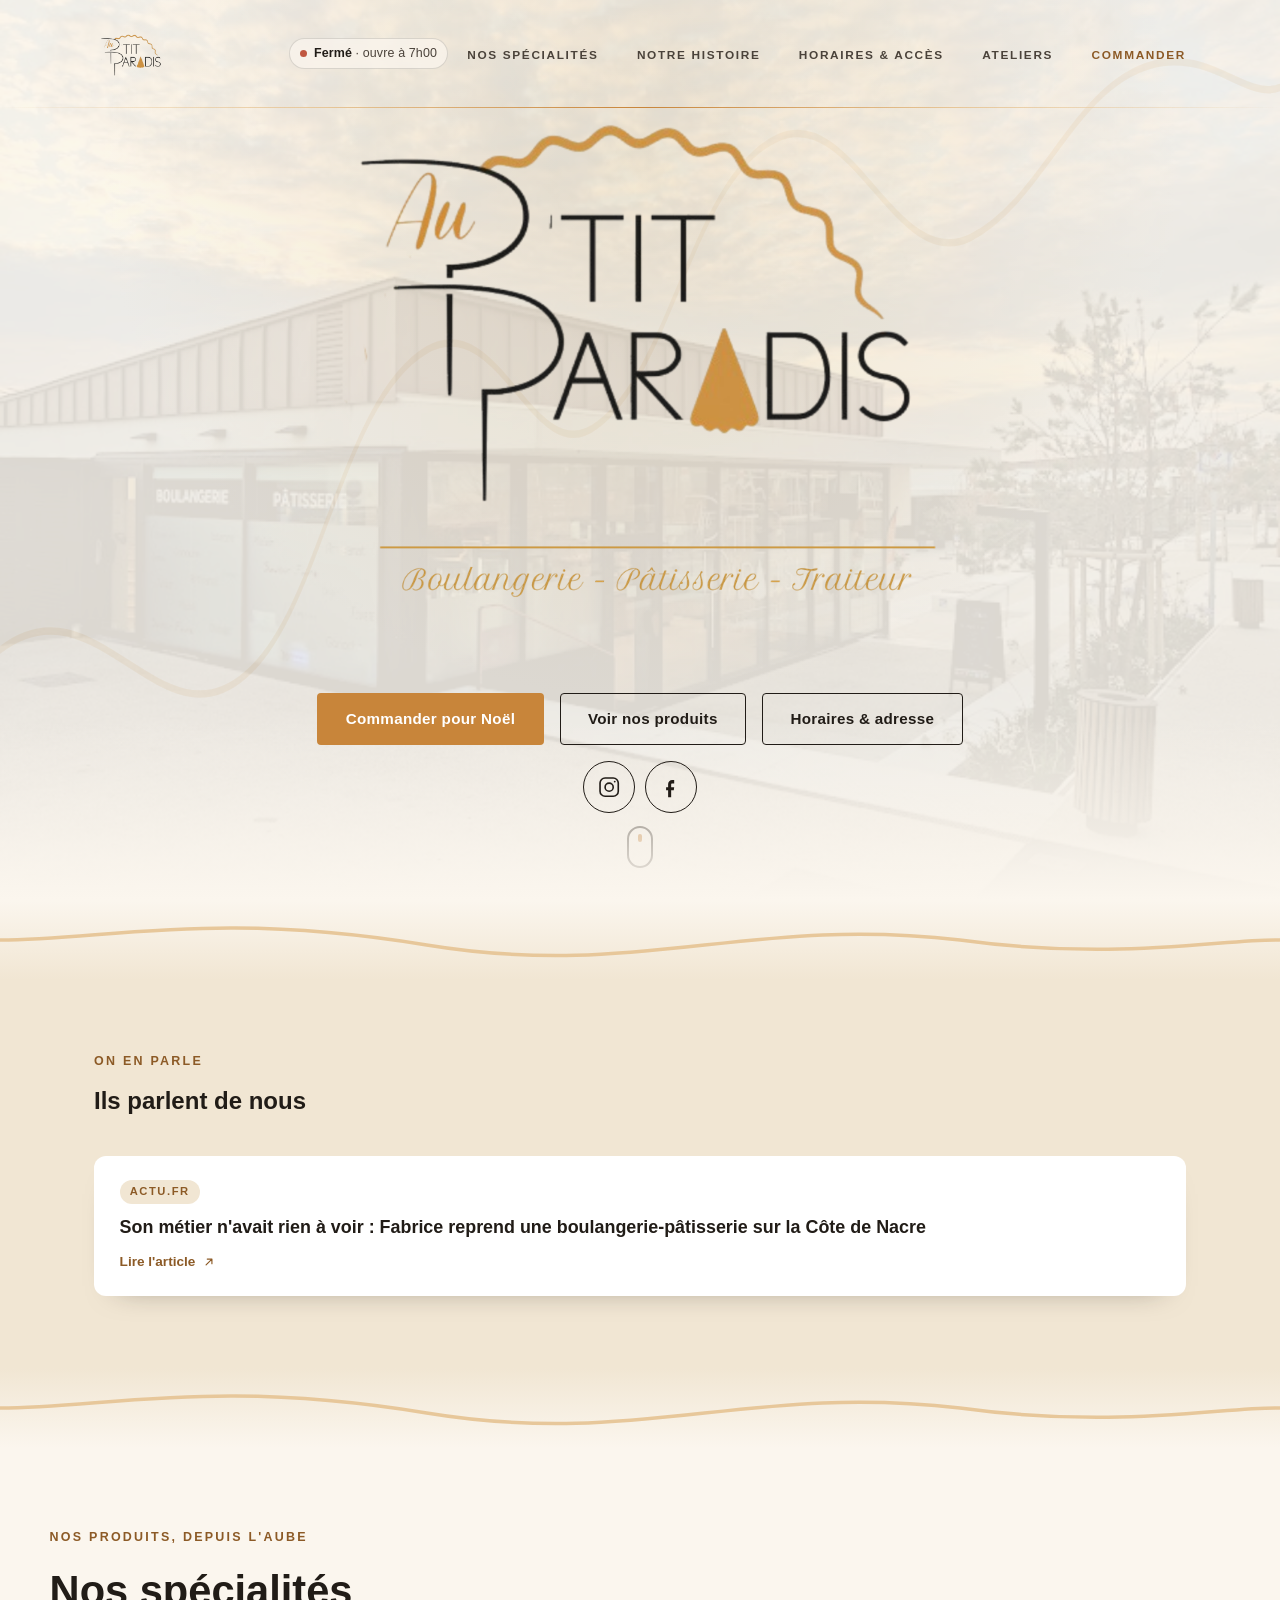
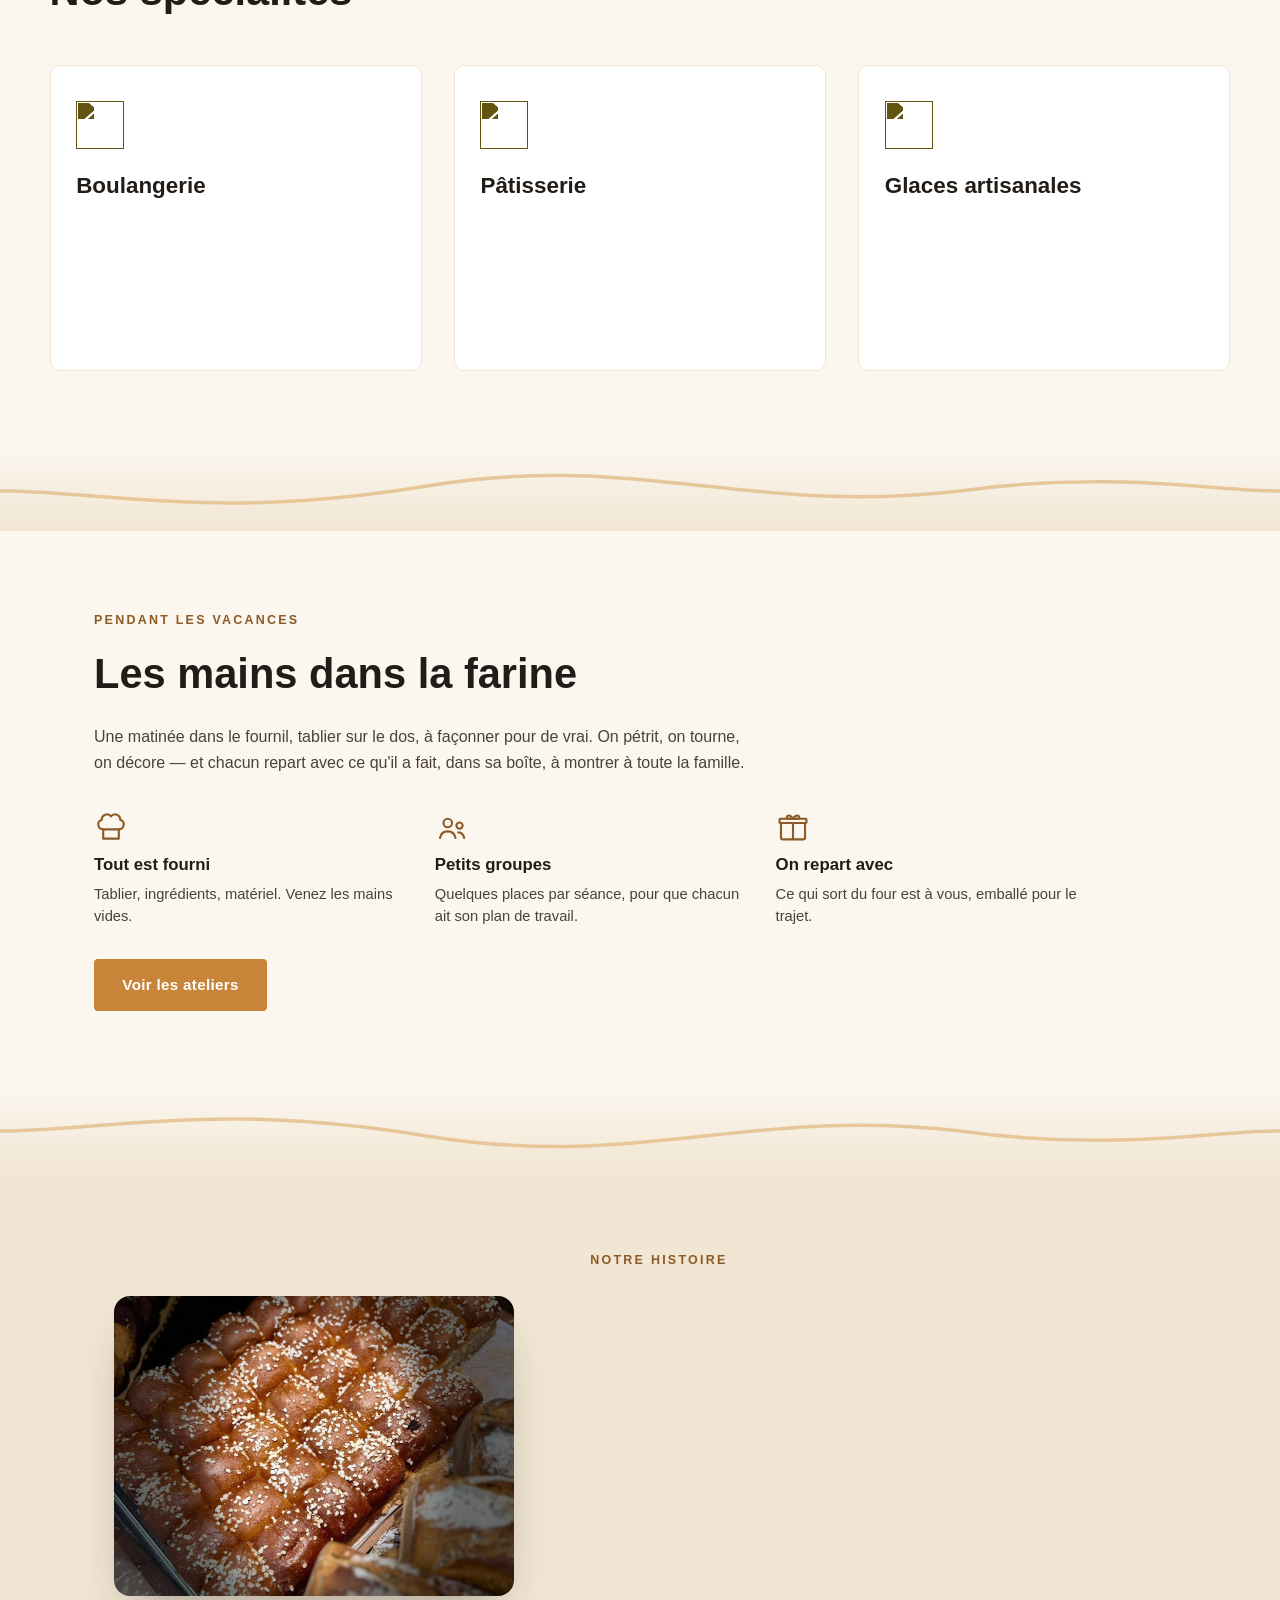
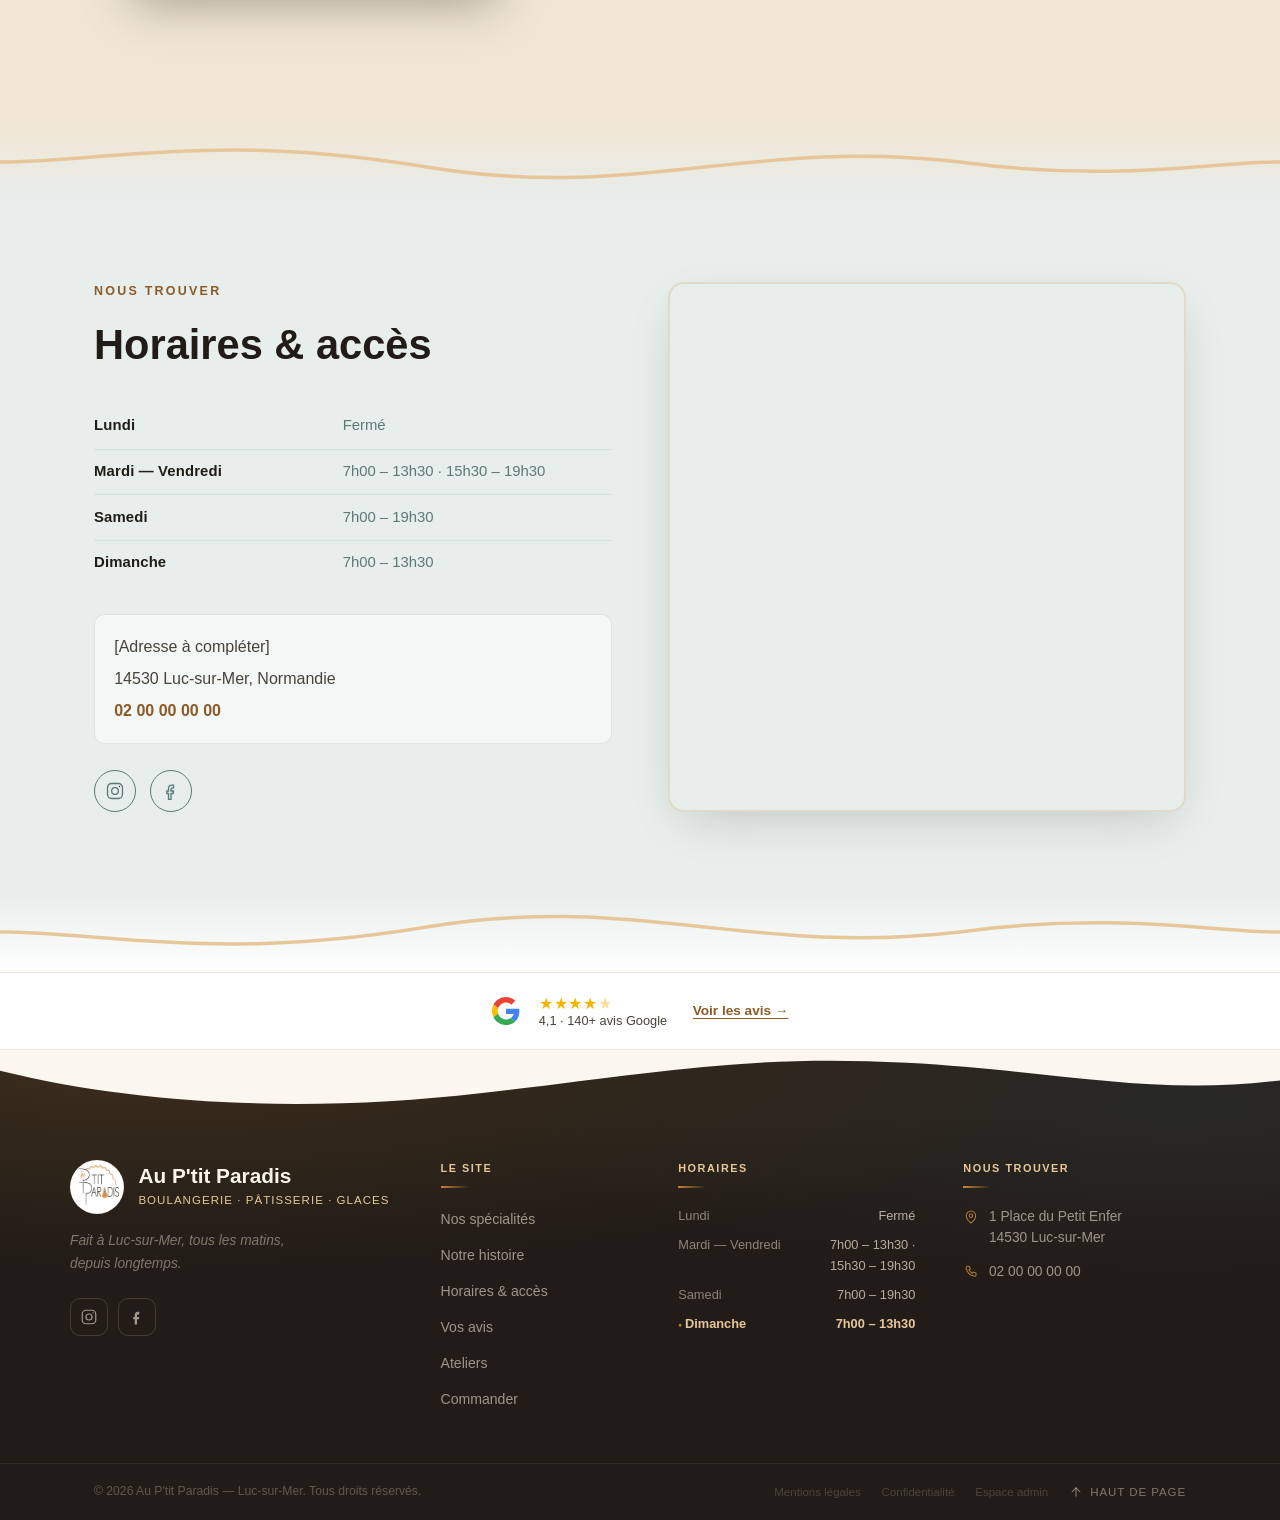
==== commit 4482cd6f: "feat(accueil): section ateliers avec prochaines dates La page d'accueil ne mentionnait les ateliers " ====
--- a/index.html
+++ b/index.html
@@ -59,7 +59,7 @@
           <li><a href="#specialites">Nos spécialités</a></li>
           <li><a href="#histoire">Notre histoire</a></li>
           <li><a href="#horaires">Horaires &amp; accès</a></li>
-          <li><a href="stages.html">Ateliers</a></li>
+          <li><a href="#ateliers">Ateliers</a></li>
           <li><a href="commander.html" class="nav-cta">Commander</a></li>
         </ul>
       </nav>
@@ -74,7 +74,7 @@
       <li><a href="#specialites">Nos spécialités</a></li>
       <li><a href="#histoire">Notre histoire</a></li>
       <li><a href="#horaires">Horaires &amp; accès</a></li>
-      <li><a href="stages.html">Ateliers</a></li>
+      <li><a href="#ateliers">Ateliers</a></li>
       <li><a href="commander.html" class="nav-cta">Commander</a></li>
     </ul>
   </nav>
@@ -185,6 +185,68 @@
   </section>
 
   <div class="divider divider-flip" aria-hidden="true">
+    <svg viewBox="0 0 1200 80" preserveAspectRatio="none"><path d="M0,40 C100,40 200,10 400,45 C600,80 700,15 900,40 C1050,62 1150,38 1200,40" /></svg>
+  </div>
+
+  <!-- ===================== ATELIERS (aperçu) ===================== -->
+  <!-- Vitrine des ateliers sur l'accueil : la présentation et les
+       prochaines dates, lues dans Firestore comme sur stages.html.
+       L'inscription, elle, reste sur sa page — c'est là que vivent le
+       formulaire et la vérification anti-robot. -->
+  <section class="accueil-ateliers" id="ateliers">
+    <div class="section-inner">
+      <p class="eyebrow">Pendant les vacances</p>
+      <h2>Les mains dans la farine</h2>
+      <p class="ateliers-intro">
+        Une matinée dans le fournil, tablier sur le dos, à façonner pour de
+        vrai. On pétrit, on tourne, on décore — et chacun repart avec ce qu'il
+        a fait, dans sa boîte, à montrer à toute la famille.
+      </p>
+      <p class="ateliers-message" id="ateliersMessage" hidden></p>
+
+      <ul class="stage-atouts">
+        <li>
+          <span class="stage-atout-icone" aria-hidden="true">
+            <svg viewBox="0 0 24 24"><path d="M6.5 13v6.5h11V13"/><path d="M6.5 13a3.5 3.5 0 0 1-1-6.85 3.6 3.6 0 0 1 6.5-2.3 3.6 3.6 0 0 1 6.5 2.3A3.5 3.5 0 0 1 17.5 13Z"/></svg>
+          </span>
+          <span class="stage-atout-titre">Tout est fourni</span>
+          <span>Tablier, ingrédients, matériel. Venez les mains vides.</span>
+        </li>
+        <li>
+          <span class="stage-atout-icone" aria-hidden="true">
+            <svg viewBox="0 0 24 24"><circle cx="9" cy="8.5" r="3"/><path d="M3.5 19c.6-2.9 2.8-4.6 5.5-4.6s4.9 1.7 5.5 4.6"/><circle cx="17.3" cy="10.3" r="2.2"/><path d="M16.4 15.1c2.1.1 3.7 1.5 4.2 3.9"/></svg>
+          </span>
+          <span class="stage-atout-titre">Petits groupes</span>
+          <span>Quelques places par séance, pour que chacun ait son plan de travail.</span>
+        </li>
+        <li>
+          <span class="stage-atout-icone" aria-hidden="true">
+            <svg viewBox="0 0 24 24"><path d="M3.5 8.5h17V19a1 1 0 0 1-1 1h-15a1 1 0 0 1-1-1Z"/><rect x="2.5" y="5.5" width="19" height="3" rx=".6"/><path d="M12 8.5V20"/><path d="M12 5.5C11.2 4 10.2 3.2 9 3.2c-1.5 0-2 1.9-.4 2.3Z"/><path d="M12 5.5c.8-1.5 1.8-2.3 3-2.3 1.5 0 2 1.9.4 2.3Z"/></svg>
+          </span>
+          <span class="stage-atout-titre">On repart avec</span>
+          <span>Ce qui sort du four est à vous, emballé pour le trajet.</span>
+        </li>
+      </ul>
+
+      <!-- Rempli par js/ateliers-accueil.js. Reste caché si Firestore ne
+           répond pas : mieux vaut une vitrine sans dates qu'un bloc
+           « chargement… » qui ne se termine jamais. -->
+      <div class="ateliers-dates" id="ateliersDates" hidden>
+        <p class="ateliers-dates-label">Les prochaines séances</p>
+        <ul class="ateliers-seances" id="ateliersSeances"></ul>
+        <p class="ateliers-vide" id="ateliersVide" hidden>
+          Pas de séance programmée pour l'instant. Les prochaines dates
+          arrivent avec le calendrier des vacances.
+        </p>
+      </div>
+
+      <p class="ateliers-cta">
+        <a href="stages.html" class="btn btn-primary" id="ateliersCta">Voir les ateliers</a>
+      </p>
+    </div>
+  </section>
+
+  <div class="divider" aria-hidden="true">
     <svg viewBox="0 0 1200 80" preserveAspectRatio="none"><path d="M0,40 C100,40 200,10 400,45 C600,80 700,15 900,40 C1050,62 1150,38 1200,40" /></svg>
   </div>
 
@@ -391,6 +453,7 @@
 </div>
 
 <script type="module" src="js/site-data.js"></script>
+<script type="module" src="js/ateliers-accueil.js"></script>
 <script src="js/script.js"></script>
 </body>
 </html>
--- a/css/style.css
+++ b/css/style.css
@@ -1554,6 +1554,27 @@
 }
 .stage-atouts li span:last-child{ font-size:.92rem; color:var(--ink-soft); line-height:1.5; }
 
+/* Bandeau photo. Un rapport large plutôt qu'un carré : la photo d'un
+   atelier se lit en largeur — un plan de travail, des mains, une file de
+   têtes — et un format haut mangerait tout l'écran avant les séances,
+   qui sont ce qu'on vient chercher. */
+.stage-bandeau{
+  margin:2.2rem 0 0; border-radius:var(--radius); overflow:hidden;
+  border:1px solid var(--gold-pale);
+}
+.stage-bandeau img{
+  width:100%; aspect-ratio:21/9; object-fit:cover; display:block;
+}
+
+.stage-atout-icone{
+  width:34px; height:34px; color:var(--gold-deep); margin-bottom:.2rem;
+}
+.stage-atout-icone svg{
+  width:100%; height:100%;
+  fill:none; stroke:currentColor; stroke-width:1.5;
+  stroke-linecap:round; stroke-linejoin:round;
+}
+
 /* ---------- Liste des séances ---------- */
 .seances-liste{ display:grid; gap:1.2rem; }
 
@@ -1562,9 +1583,6 @@
   overflow:hidden; display:grid; grid-template-columns:190px 1fr;
   transition:border-color .2s var(--ease), box-shadow .2s var(--ease);
 }
-/* Sans photo, la carte n'a qu'une colonne : une colonne vide de 190px
-   laisserait un blanc que rien ne justifie. */
-.seance-carte:not(:has(.seance-photo)){ grid-template-columns:1fr; }
 .seance-carte:hover{ border-color:var(--gold); }
 .seance-carte.is-choisie{
   border-color:var(--gold); box-shadow:0 0 0 2px var(--gold-pale);
@@ -1572,6 +1590,18 @@
 .seance-carte.is-complet{ opacity:.62; }
 
 .seance-photo{ width:100%; height:100%; min-height:170px; object-fit:cover; }
+
+/* Repli quand la séance n'a pas encore sa photo : le dessin occupe la même
+   case, la liste garde son rythme. */
+.seance-photo--vide{
+  display:flex; align-items:center; justify-content:center;
+  background:var(--sand); color:var(--gold-pale);
+}
+.seance-photo--vide svg{
+  width:58%; max-width:110px; height:auto;
+  fill:none; stroke:currentColor; stroke-width:2.4;
+  stroke-linecap:round; stroke-linejoin:round;
+}
 .seance-corps{ padding:1.2rem 1.3rem; }
 
 .seance-date{
@@ -1640,14 +1670,24 @@
 }
 
 @media (max-width: 720px){
-  .stage-atouts{ grid-template-columns:1fr; gap:.9rem; margin-top:1.8rem; }
+  /* En colonne, l'icône passe à gauche du texte : trois lignes de 34px
+     empilées au-dessus de leur titre allongeraient la page pour rien. */
+  .stage-atouts{ grid-template-columns:1fr; gap:1.1rem; margin-top:1.8rem; }
+  .stage-atouts li{
+    display:grid; grid-template-columns:34px 1fr; column-gap:.9rem;
+  }
+  .stage-atout-icone{ grid-row:span 2; margin-bottom:0; }
   .stage-blague{ font-size:.94rem; }
 
   /* La photo repasse au-dessus du texte : à 190px de large sur un
      téléphone, elle ne montrait plus rien et volait la place au titre. */
-  .seance-carte,
-  .seance-carte:not(:has(.seance-photo)){ grid-template-columns:1fr; }
+  .seance-carte{ grid-template-columns:1fr; }
   .seance-photo{ aspect-ratio:16/9; height:auto; min-height:0; }
+  .seance-photo--vide svg{ max-width:84px; }
+  /* Le bandeau se rapproche du carré : en 21/9 sur un téléphone, il ne
+     reste qu'une bande de quelques dizaines de pixels. */
+  .stage-bandeau img{ aspect-ratio:16/9; }
+  .stage-bandeau{ margin-top:1.8rem; }
   .seance-corps{ padding:1.1rem 1.1rem 1.2rem; }
   .seance-choisir{ width:100%; }
 }
@@ -1670,3 +1710,91 @@
   .seance-meta{ font-size:.84rem; }
   .stage-choix-carte{ padding:.8rem .9rem; }
 }
+
+/* =========================================================
+   ATELIERS — aperçu sur l'accueil (index.html)
+   La présentation et les prochaines dates, rien de plus :
+   l'inscription reste sur stages.html. Les trois atouts
+   réutilisent .stage-atouts, déjà défini plus haut — même
+   bloc, même comportement sur petits écrans.
+   ========================================================= */
+
+.accueil-ateliers{ background:var(--cream); }
+.accueil-ateliers + .divider{ background:linear-gradient(to bottom, var(--cream), var(--sand)); }
+.accueil-ateliers h2{ font-size:clamp(2rem, 4vw, 2.6rem); }
+.accueil-ateliers .ateliers-intro{ max-width:660px; }
+.accueil-ateliers .stage-atouts{ max-width:1000px; }
+
+/* Message du panel (« séances complètes », « report »…). Encadré discret,
+   au même titre que la blague de la page des ateliers. */
+.ateliers-message{
+  border-left:3px solid var(--gold-pale);
+  padding:.1rem 0 .1rem 1rem;
+  margin:1.2rem 0 0;
+  font-size:.98rem; color:var(--ink-soft);
+  max-width:660px;
+}
+
+/* ---------- Les prochaines dates ---------- */
+.ateliers-dates{ margin-top:2.4rem; }
+.ateliers-dates-label{
+  font-size:.78rem; font-weight:600; letter-spacing:.08em; text-transform:uppercase;
+  color:var(--gold-deep); margin:0 0 .8rem;
+}
+.ateliers-seances{ list-style:none; margin:0; padding:0; display:grid; gap:.7rem; max-width:760px; }
+
+/* Une ligne par séance, pas une carte : trois dates empilées en cartes
+   feraient concurrence aux spécialités juste au-dessus, alors qu'ici on
+   veut seulement donner envie de cliquer. */
+.ateliers-seance{
+  display:grid; grid-template-columns:auto 1fr auto; align-items:center; gap:1rem;
+  background:var(--white); border:1px solid var(--gold-pale); border-radius:var(--radius);
+  padding:.75rem 1rem; text-decoration:none; color:inherit;
+  transition:border-color .2s var(--ease), transform .2s var(--ease);
+}
+.ateliers-seance:hover{ border-color:var(--gold); transform:translateY(-2px); }
+.ateliers-seance.is-complet{ opacity:.62; }
+
+.as-date{
+  display:flex; flex-direction:column; align-items:center; justify-content:center;
+  width:52px; padding:.35rem 0;
+  background:var(--sand); border-radius:10px; line-height:1;
+}
+.as-jour{ font-family:var(--font-display); font-weight:600; font-size:1.35rem; color:var(--ink); }
+.as-mois{ font-size:.72rem; text-transform:uppercase; letter-spacing:.06em; color:var(--ink-soft); margin-top:.2em; }
+
+.as-corps{ display:flex; flex-direction:column; gap:.15rem; min-width:0; }
+.as-nom{ font-family:var(--font-display); font-weight:600; font-size:1.08rem; color:var(--ink); }
+.as-meta{ font-size:.88rem; color:var(--ink-soft); }
+
+.as-places{
+  font-size:.82rem; font-weight:600; white-space:nowrap;
+  background:var(--sea-pale); color:var(--sea);
+  padding:.25em .7em; border-radius:100px;
+}
+/* Trois places ou moins : l'information devient une raison de se décider. */
+.as-places.is-tendu{ background:#f6e2dc; color:#a13a25; }
+.as-complet{ background:var(--sand); color:var(--ink-soft); }
+
+.ateliers-vide{ font-size:.95rem; color:var(--ink-soft); margin:0; max-width:560px; }
+
+.ateliers-cta{ margin:2rem 0 0; }
+
+/* ---------- Aperçu des ateliers : écrans étroits ---------- */
+@media (max-width: 720px){
+  .ateliers-dates{ margin-top:2rem; }
+  /* Le compteur passe sous le nom : à trois colonnes sur un téléphone, le
+     nom de l'atelier se coupait au milieu. */
+  .ateliers-seance{ grid-template-columns:auto 1fr; row-gap:.5rem; }
+  .as-places{ grid-column:2; justify-self:start; }
+  .ateliers-cta .btn{ width:100%; }
+}
+
+@media (max-width: 480px){
+  .ateliers-seance{ padding:.7rem .8rem; gap:.8rem; }
+  .as-date{ width:46px; }
+  .as-jour{ font-size:1.2rem; }
+  .as-nom{ font-size:1rem; }
+  .as-meta{ font-size:.84rem; }
+  .ateliers-message{ font-size:.94rem; }
+}
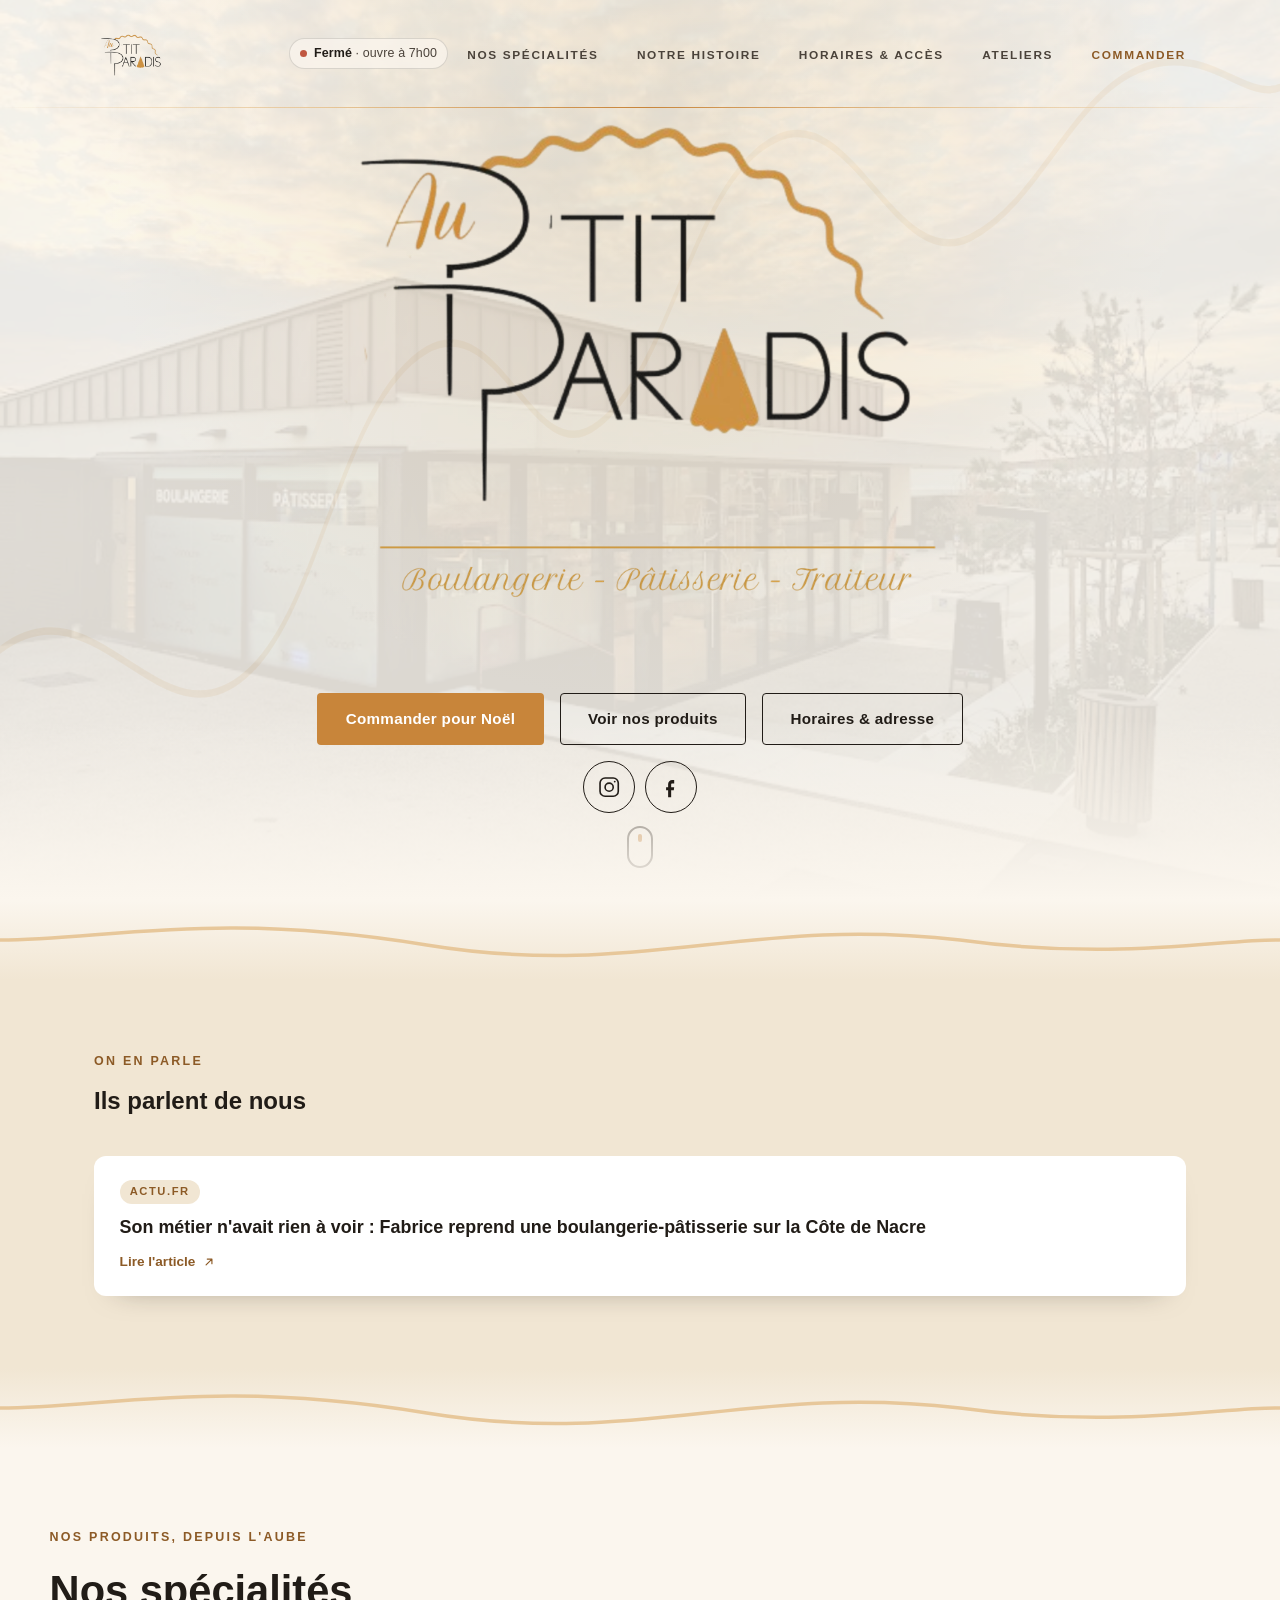
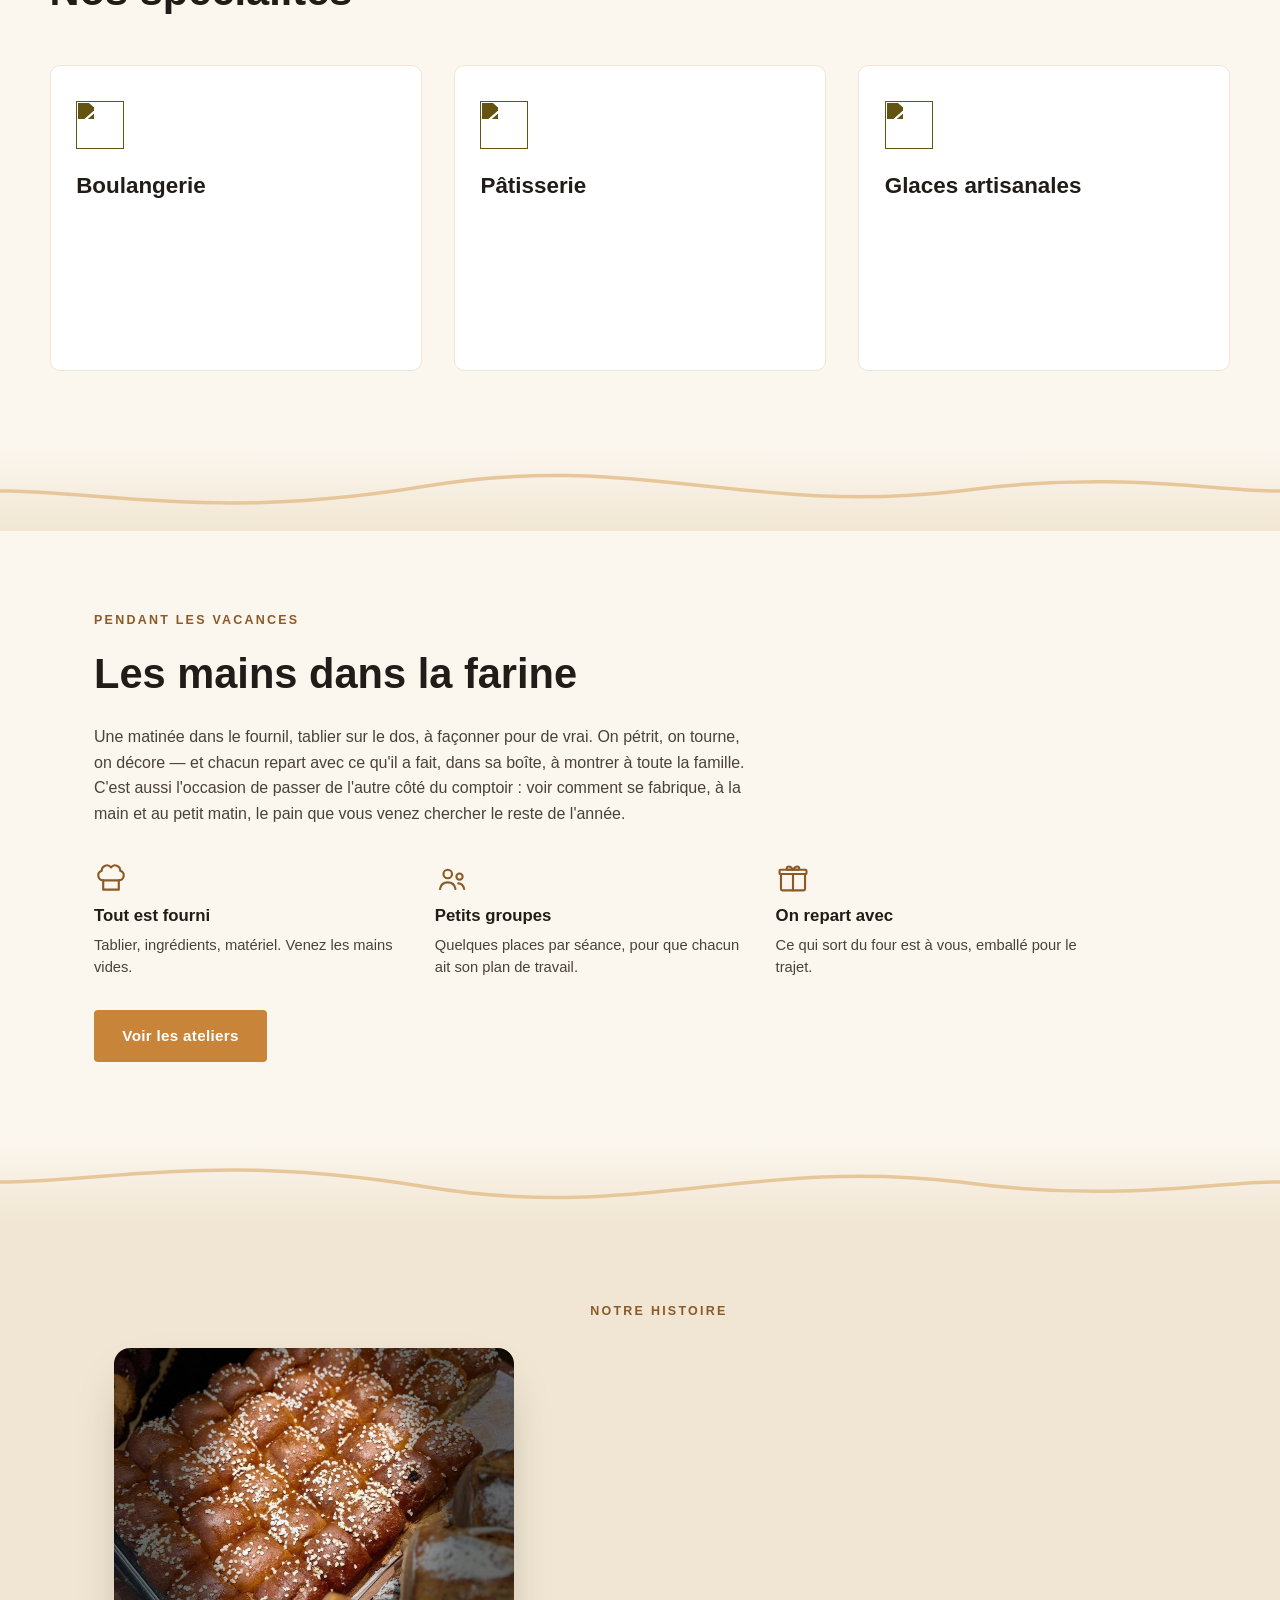
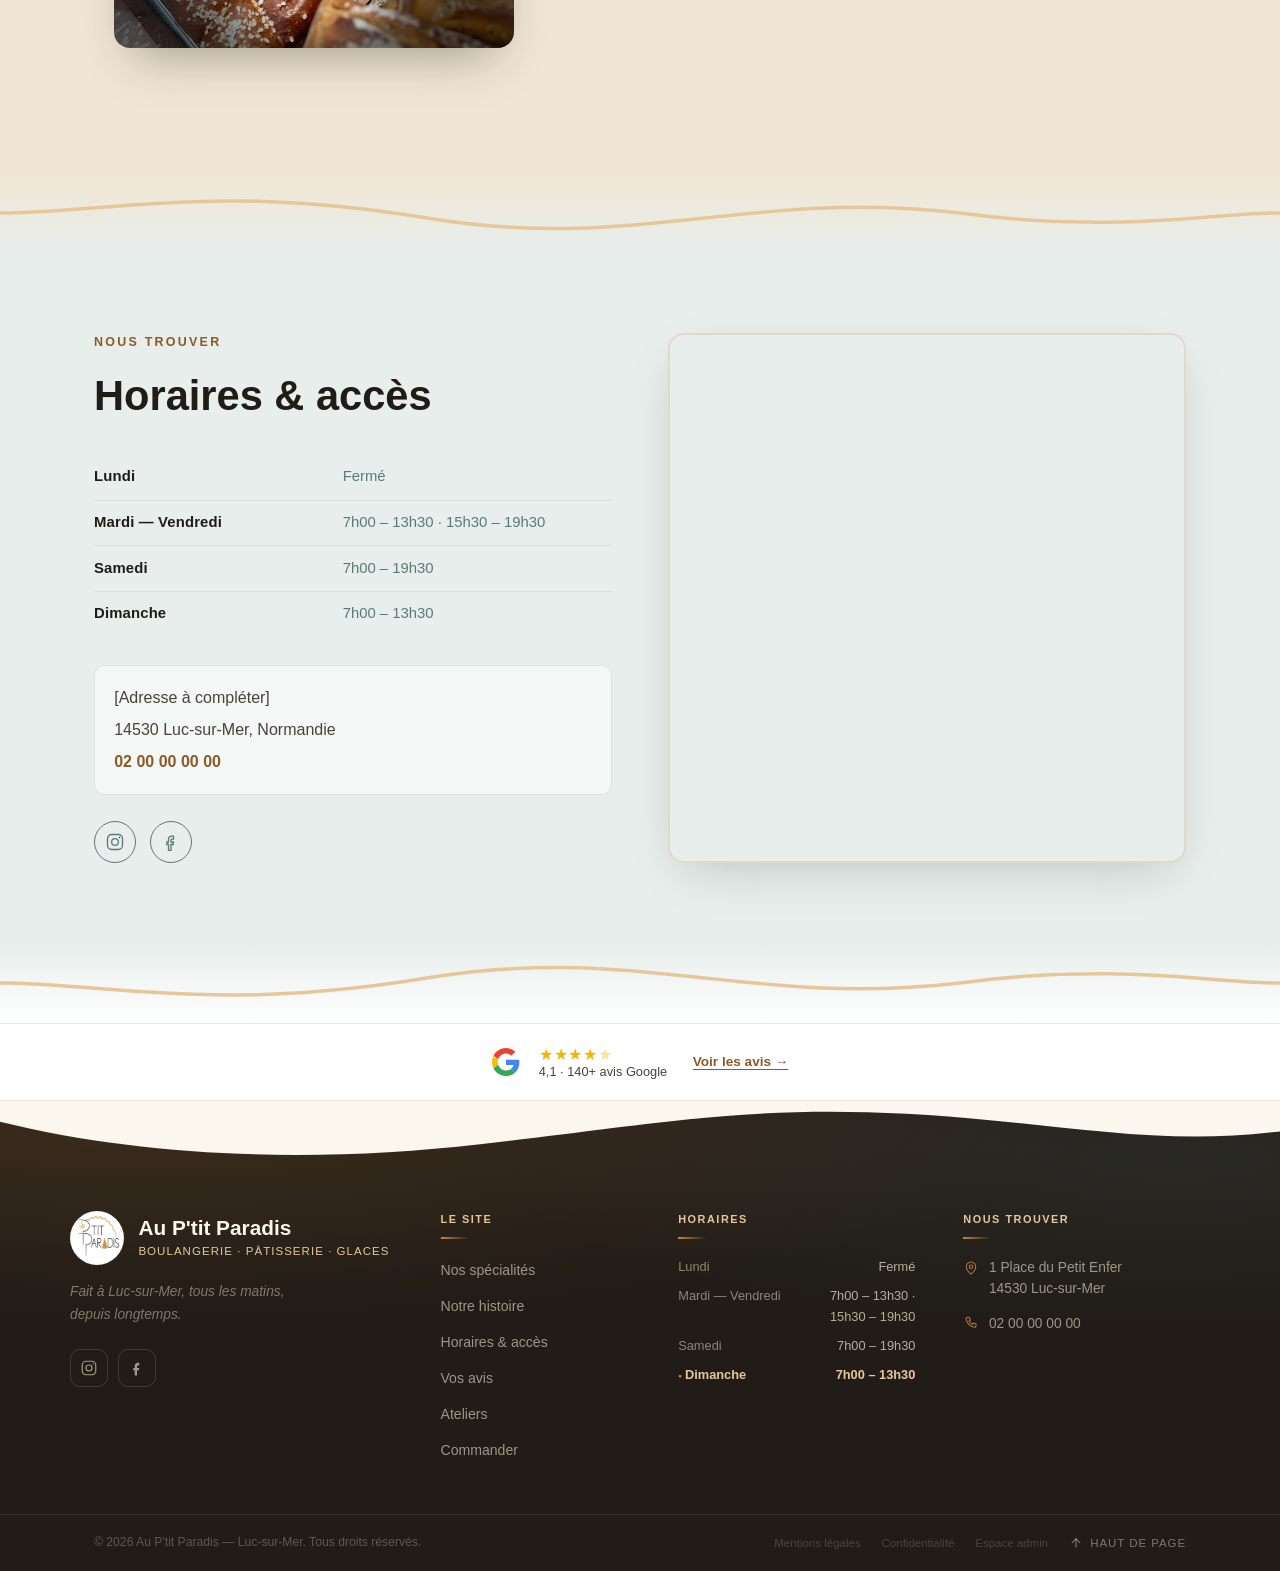
==== commit e7064b75: "docs(ateliers): dire qu'on voit l'envers du fournil L'atelier vend aussi les coulisses : voir naître" ====
--- a/index.html
+++ b/index.html
@@ -201,6 +201,9 @@
         Une matinée dans le fournil, tablier sur le dos, à façonner pour de
         vrai. On pétrit, on tourne, on décore — et chacun repart avec ce qu'il
         a fait, dans sa boîte, à montrer à toute la famille.
+        C'est aussi l'occasion de passer de l'autre côté du comptoir : voir
+        comment se fabrique, à la main et au petit matin, le pain que vous
+        venez chercher le reste de l'année.
       </p>
       <p class="ateliers-message" id="ateliersMessage" hidden></p>
 
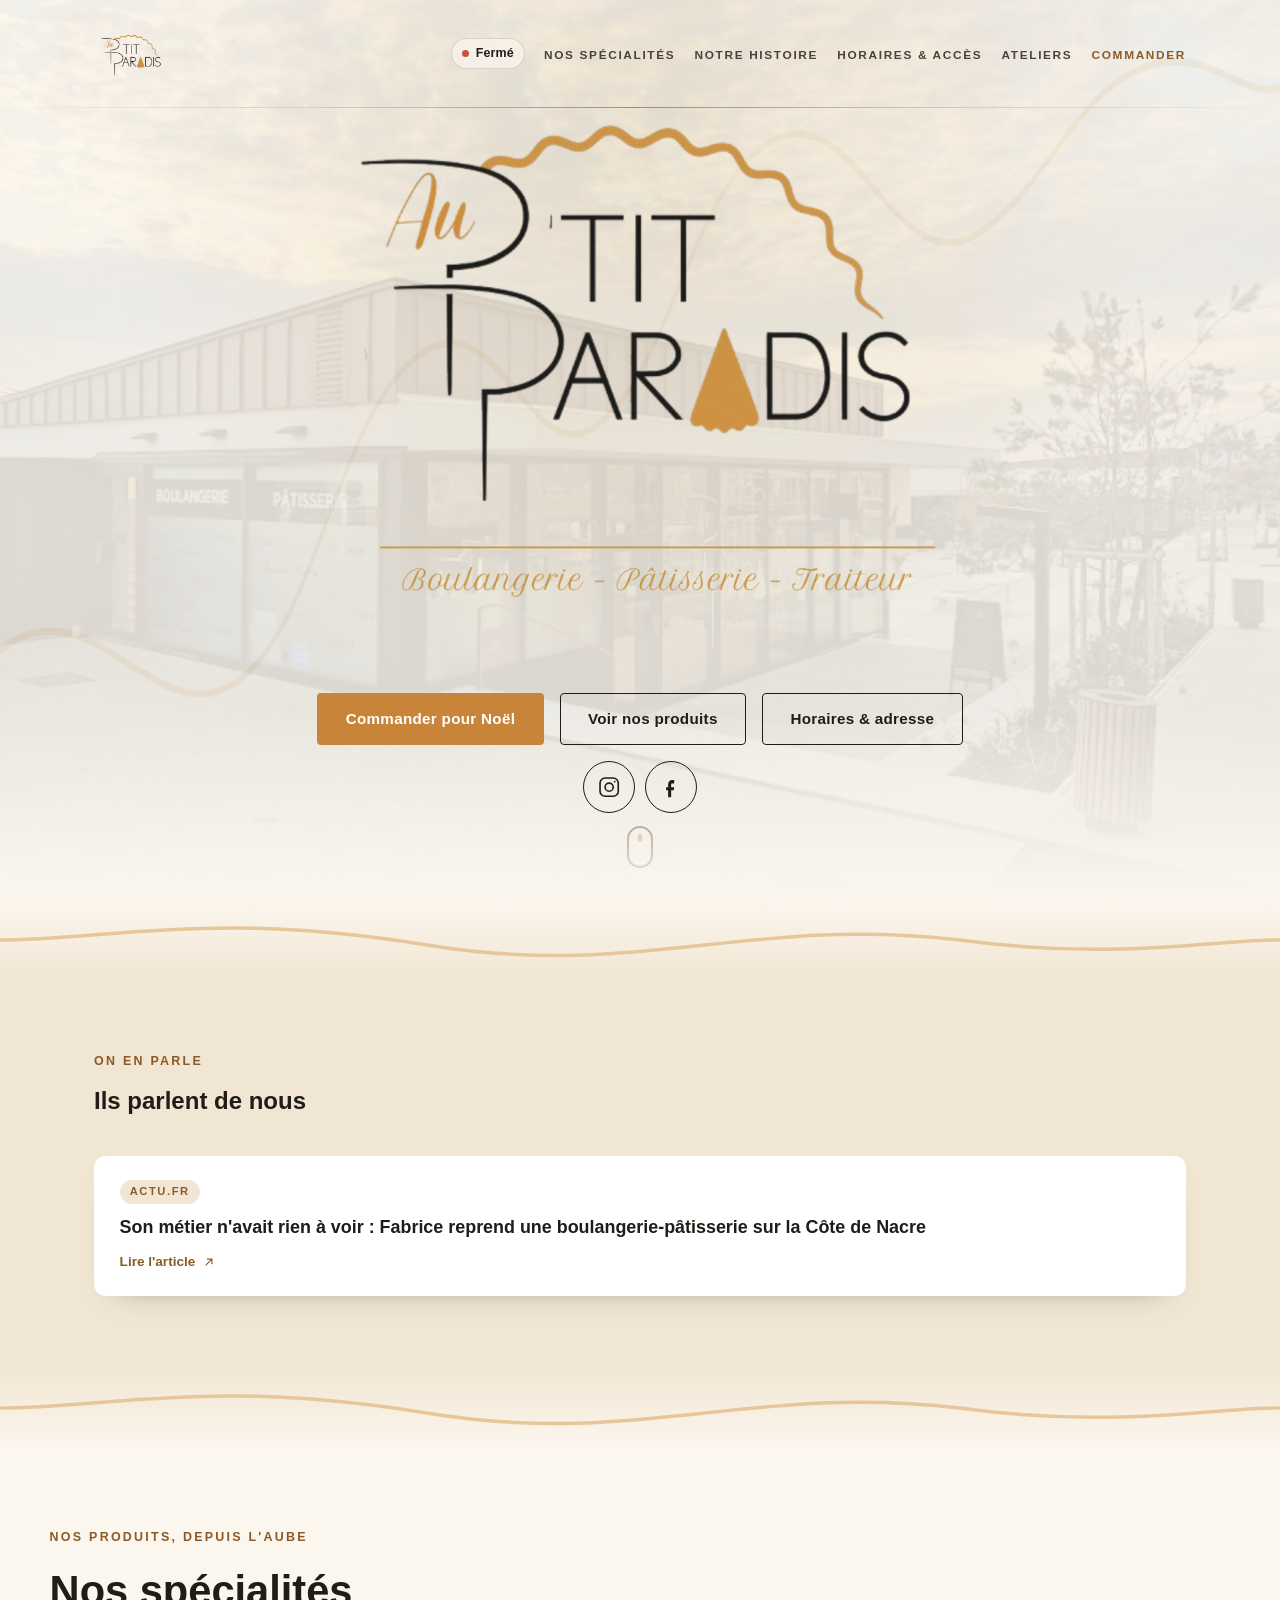
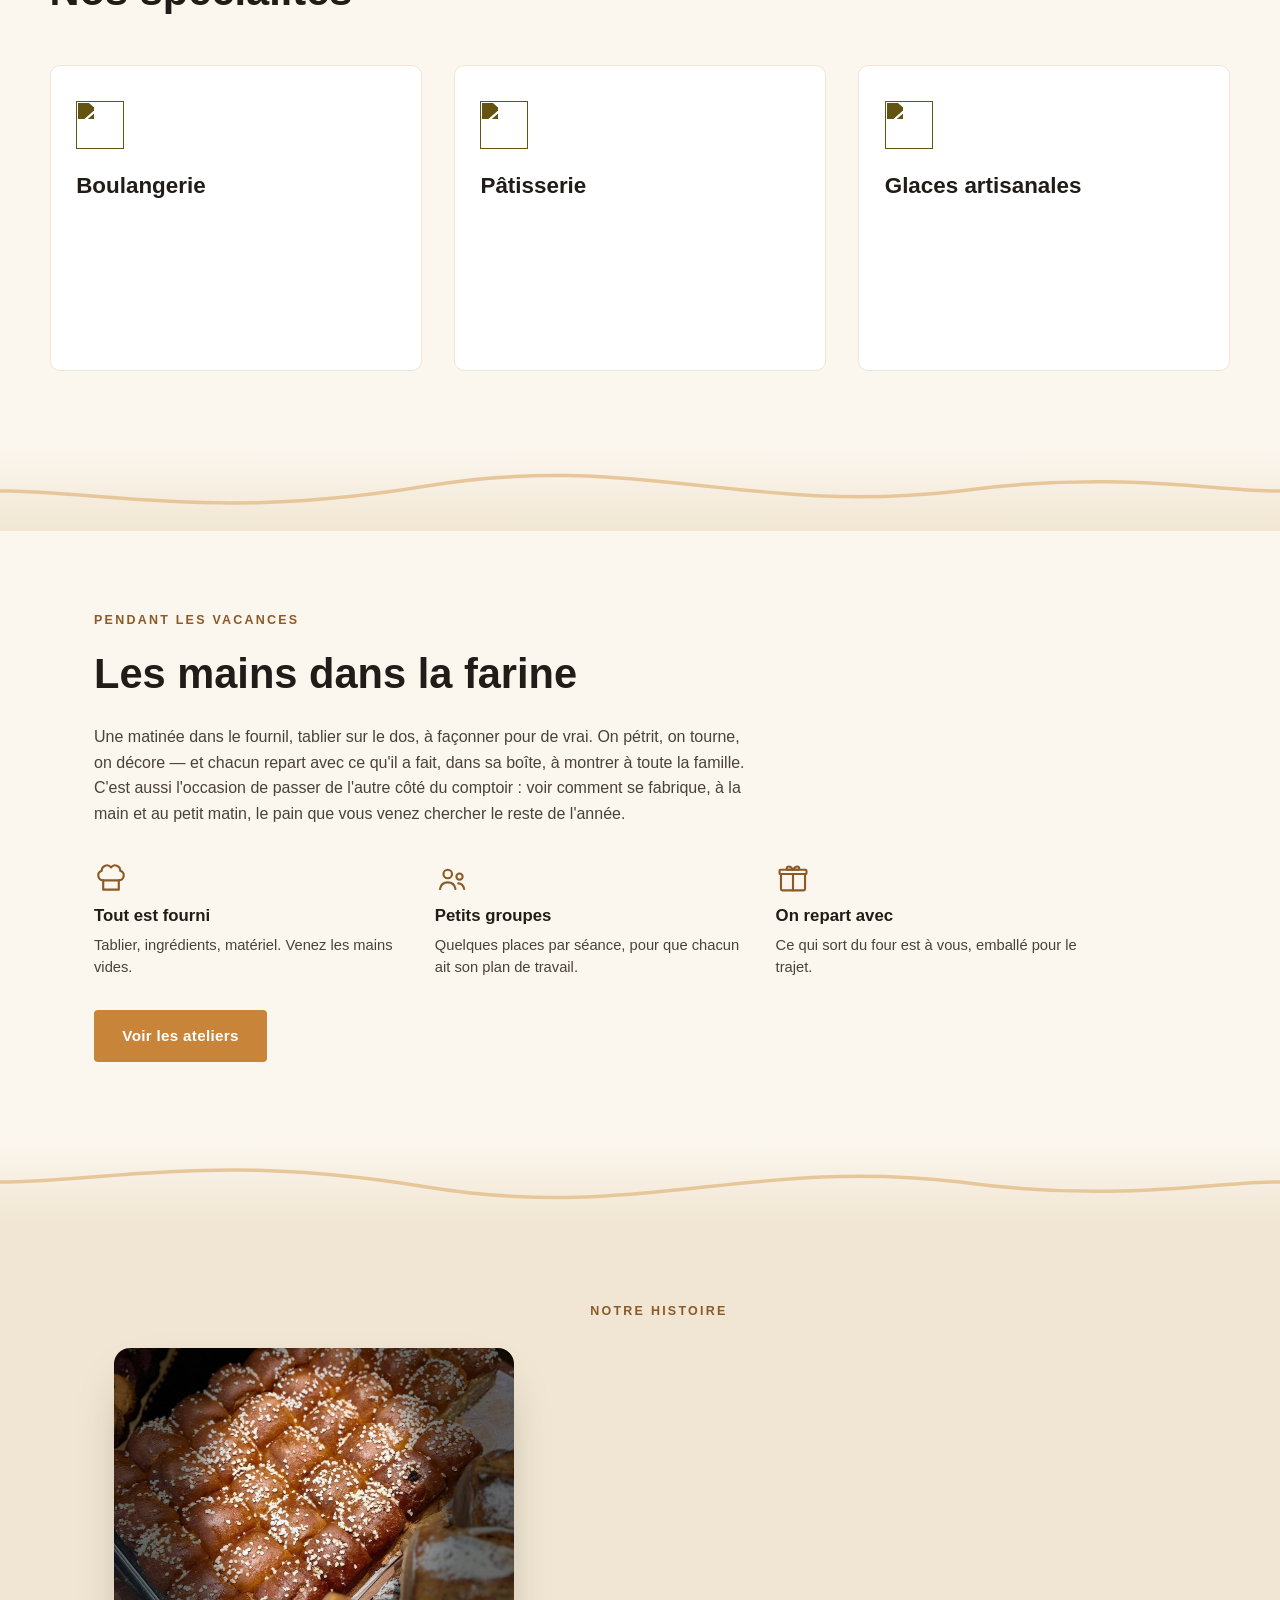
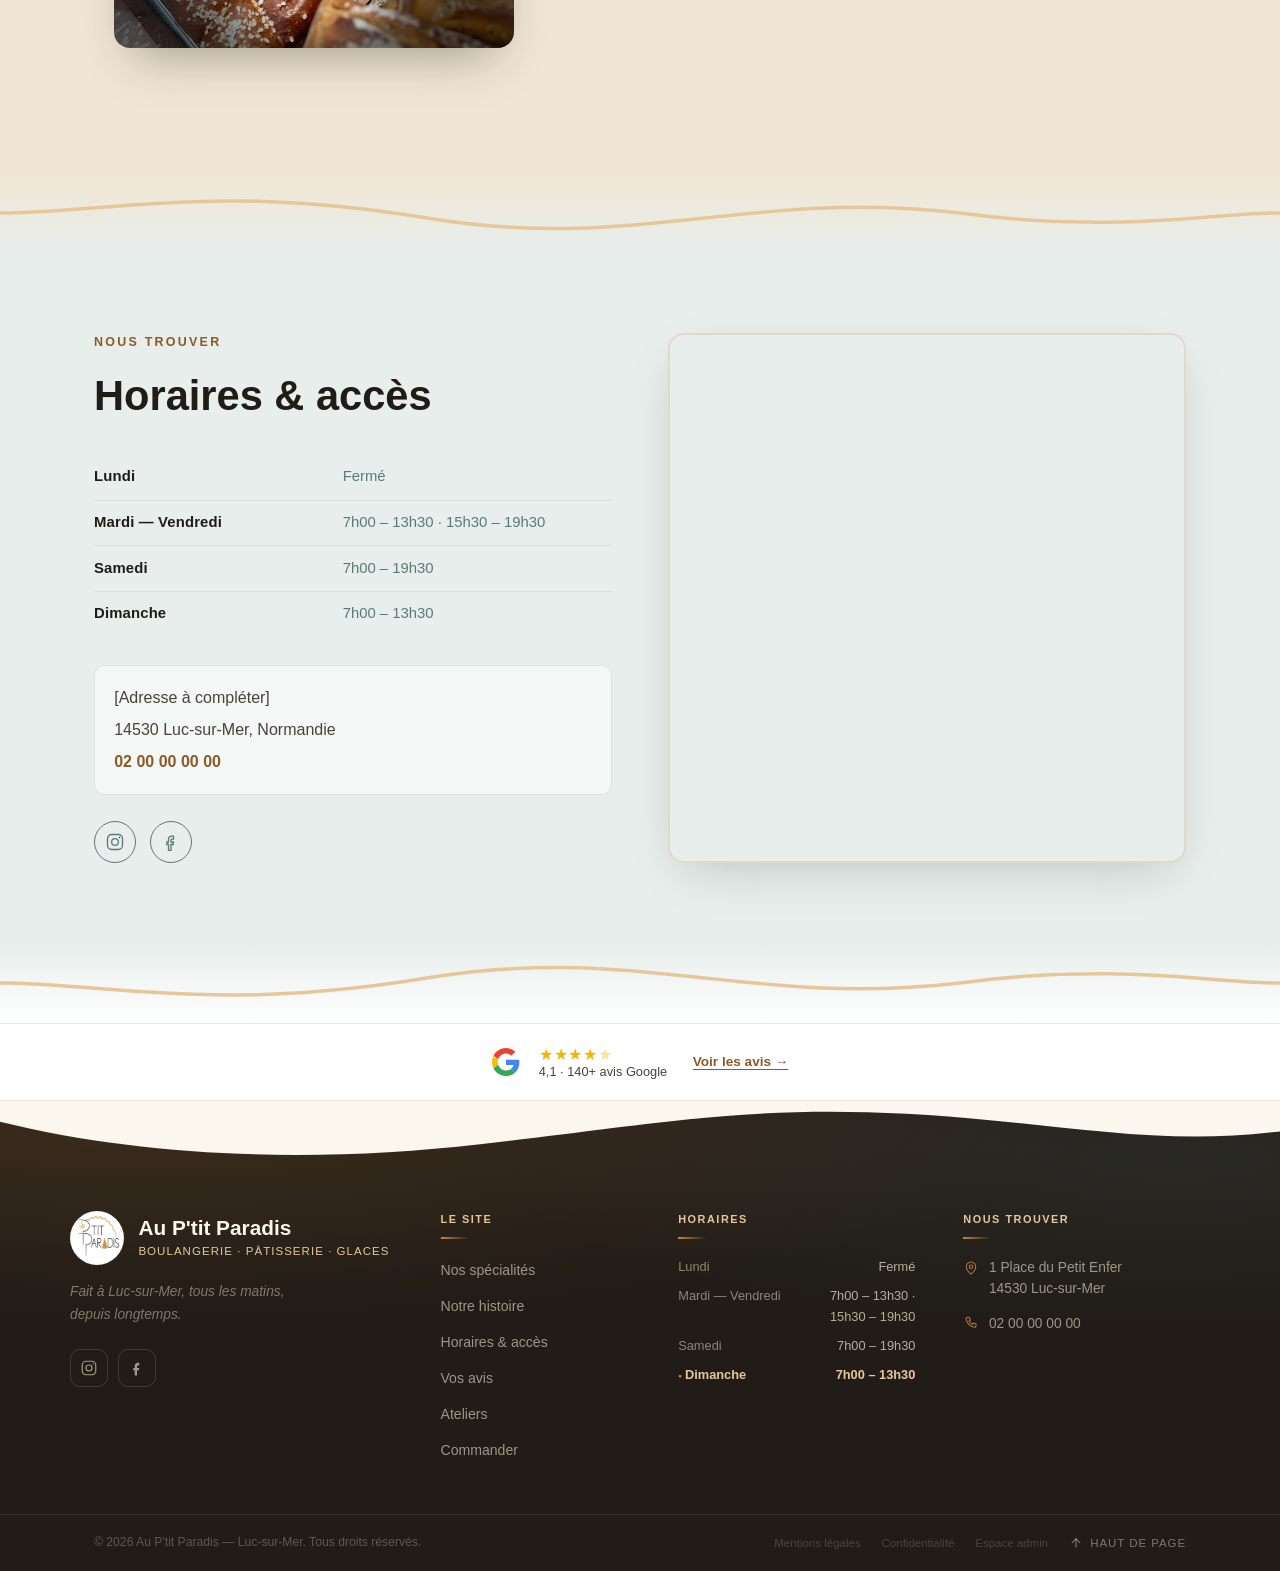
==== commit 2db99ebb: "feat(accueil): galerie « Nos réalisations », gérée depuis le panel Une section de la page d'accueil " ====
--- a/index.html
+++ b/index.html
@@ -57,6 +57,9 @@
       <nav class="main-nav" aria-label="Navigation principale">
         <ul>
           <li><a href="#specialites">Nos spécialités</a></li>
+          <!-- Révélé par site-data.js dès qu'une photo est publiée : sans
+               photo, la section n'existe pas et le lien tomberait à vide. -->
+          <li data-nav-realisations hidden><a href="#realisations">Réalisations</a></li>
           <li><a href="#histoire">Notre histoire</a></li>
           <li><a href="#horaires">Horaires &amp; accès</a></li>
           <li><a href="#ateliers">Ateliers</a></li>
@@ -72,6 +75,7 @@
   <nav class="mobile-nav" id="mobile-nav" aria-label="Navigation mobile" aria-hidden="true">
     <ul>
       <li><a href="#specialites">Nos spécialités</a></li>
+      <li data-nav-realisations hidden><a href="#realisations">Réalisations</a></li>
       <li><a href="#histoire">Notre histoire</a></li>
       <li><a href="#horaires">Horaires &amp; accès</a></li>
       <li><a href="#ateliers">Ateliers</a></li>
@@ -185,6 +189,34 @@
   </section>
 
   <div class="divider divider-flip" aria-hidden="true">
+    <svg viewBox="0 0 1200 80" preserveAspectRatio="none"><path d="M0,40 C100,40 200,10 400,45 C600,80 700,15 900,40 C1050,62 1150,38 1200,40" /></svg>
+  </div>
+
+  <!-- ===================== NOS RÉALISATIONS ===================== -->
+  <!-- Galerie des commandes spéciales, alimentée depuis le panel
+       (`settings/site` → `realisations`). Rien n'est écrit en dur ici :
+       contrairement aux spécialités ou à la presse, une galerie n'a pas de
+       contenu de repli qui vaille — une photo de gâteau ne s'invente pas.
+       D'où la section masquée au départ, révélée par site-data.js dès
+       qu'une photo est publiée, avec son séparateur et son lien de menu. -->
+  <section class="realisations" id="realisations" hidden>
+    <div class="section-inner">
+      <p class="eyebrow">Sur commande</p>
+      <h2>Nos réalisations</h2>
+      <p class="realisations-intro" id="realisationsIntro" data-dynamic>
+        Pièces montées, gâteaux d'anniversaire, desserts de baptême ou de
+        mariage : voici ce qui sort du laboratoire quand on nous laisse carte
+        blanche. Une idée en tête ? Passez nous en parler.
+      </p>
+
+      <div class="rea-mosaique" id="realisationsGrille"></div>
+
+      <button type="button" class="btn btn-ghost realisations-plus" id="realisationsPlus"
+              aria-controls="realisationsGrille" aria-expanded="false" hidden></button>
+    </div>
+  </section>
+
+  <div class="divider" aria-hidden="true" hidden>
     <svg viewBox="0 0 1200 80" preserveAspectRatio="none"><path d="M0,40 C100,40 200,10 400,45 C600,80 700,15 900,40 C1050,62 1150,38 1200,40" /></svg>
   </div>
 
@@ -253,9 +285,6 @@
     <svg viewBox="0 0 1200 80" preserveAspectRatio="none"><path d="M0,40 C100,40 200,10 400,45 C600,80 700,15 900,40 C1050,62 1150,38 1200,40" /></svg>
   </div>
 
-  <!-- ===================== SECTIONS DYNAMIQUES (gérées depuis l'admin) ===================== -->
-  <div id="dynamicSections"></div>
-
   <!-- ===================== HISTOIRE ===================== -->
   <section class="histoire" id="histoire">
     <div class="section-inner histoire-grid">
--- a/css/style.css
+++ b/css/style.css
@@ -148,10 +148,17 @@
   100%{ box-shadow:0 0 0 0 rgba(63,145,66,0); }
 }
 @media (prefers-reduced-motion: reduce){ .open-badge.is-open .open-dot{ animation:none; } }
-.main-nav ul{ display:flex; align-items:center; gap:2.4rem; }
+/* L'écart se resserre avec la fenêtre. Six entrées ne tiennent pas à
+   2,4 rem d'intervalle : la barre débordait, et comme un élément de flex
+   se laisse comprimer sous sa largeur de contenu, c'étaient les libellés
+   eux-mêmes qui se coupaient en deux lignes. */
+.main-nav ul{ display:flex; align-items:center; gap:clamp(.9rem, 1.5vw, 1.35rem); }
 .main-nav a{
   font-size:.74rem; font-weight:700; letter-spacing:.14em; text-transform:uppercase;
   color:var(--ink-soft); position:relative; padding:.4em 0;
+  /* Un libellé ne se coupe jamais : il tient sur une ligne ou la barre
+     passe au menu déroulant, il n'y a pas d'entre-deux acceptable. */
+  white-space:nowrap;
   transition:color .22s var(--ease);
 }
 .main-nav a::after{
@@ -285,6 +292,7 @@
 .hero       + .divider{ background:linear-gradient(to bottom, var(--cream), var(--sand)); }
 .presse     + .divider{ background:linear-gradient(to bottom, var(--sand),  var(--cream)); }
 .specialites + .divider{ background:linear-gradient(to bottom, var(--sand),  var(--cream)); }
+.realisations + .divider{ background:linear-gradient(to bottom, var(--sand),  var(--cream)); }
 .histoire    + .divider{ background:linear-gradient(to bottom, var(--sand),  var(--sea-pale)); }
 .horaires    + .divider{ background:linear-gradient(to bottom, var(--white), var(--sea-pale)); }
 
@@ -341,6 +349,111 @@
 .card p{ font-size:.96rem; margin-bottom:0; }
 
 /* ---------- Histoire ---------- */
+/* =========================================================
+   Nos réalisations — mosaïque des commandes spéciales
+   Colonnes CSS et non grille : c'est la seule mise en page qui ne
+   recadre rien. Une pièce montée reste verticale, un buffet reste
+   large — pour des photos que la boutique choisit une par une, la
+   proportion d'origine fait partie de ce qu'on montre.
+   ========================================================= */
+.realisations{ background:var(--sand); }
+.realisations h2{ font-size:clamp(2rem, 4vw, 2.6rem); }
+.realisations-intro{ max-width:62ch; }
+
+.rea-mosaique{ columns:3; column-gap:1.1rem; margin-top:2.5rem; }
+@media (max-width:900px){ .rea-mosaique{ columns:2; } }
+@media (max-width:520px){ .rea-mosaique{ columns:1; } }
+
+/* Au-delà des six premières, on attend que le visiteur le demande : la
+   page d'accueil garde la même longueur avec dix photos ou avec cent. */
+.rea-mosaique:not(.is-deplie) .rea-item:nth-child(n+7){ display:none; }
+
+/* Un <button> et non une <figure> : la photo s'ouvre en grand, donc elle
+   s'active aussi au clavier. D'où les remises à zéro qui suivent. */
+.rea-item{
+  display:block; width:100%; position:relative;
+  padding:0; border:0; margin:0 0 1.1rem;
+  font:inherit; text-align:left; color:inherit;
+  background:var(--cream); border-radius:12px; overflow:hidden;
+  cursor:zoom-in; break-inside:avoid;
+  box-shadow:0 10px 24px -16px rgba(33,28,23,.45);
+}
+/* `object-fit` alors que la hauteur est libre : il ne sert que le jour où
+   le ratio enregistré ne correspond plus à la photo. Sans lui, l'image
+   s'étirerait ; avec lui, elle se recadre — un défaut qui ne se voit pas. */
+.rea-item img{
+  width:100%; height:auto; display:block; object-fit:cover;
+  transition:transform .5s var(--ease);
+}
+.rea-item:hover img{ transform:scale(1.05); }
+
+/* Pas de légende, pas de bandeau : une photo sans texte reste une photo,
+   pas un cadre vide. */
+.rea-legende{
+  position:absolute; inset:auto 0 0 0;
+  padding:2.4rem .9rem .8rem;
+  background:linear-gradient(to top, rgba(33,28,23,.82), rgba(33,28,23,0));
+  color:var(--white); font-size:.88rem; font-weight:500; line-height:1.4;
+  opacity:0; transform:translateY(6px);
+  transition:opacity .3s var(--ease), transform .3s var(--ease);
+}
+.rea-item:hover .rea-legende,
+.rea-item:focus-visible .rea-legende{ opacity:1; transform:none; }
+/* Au doigt, il n'y a pas de survol : la légende reste lisible. */
+@media (hover:none){ .rea-legende{ opacity:1; transform:none; } }
+
+/* `.btn` pose un `display`, qui l'emporte sur le `display:none` que le
+   navigateur applique à [hidden] : sans cette règle, le bouton s'afficherait
+   même quand il n'y a rien de plus à montrer. Même raison pour les flèches
+   de la visionneuse, plus bas. */
+.realisations-plus{ margin-top:1.6rem; }
+.realisations-plus[hidden]{ display:none; }
+
+/* ---- Photo en grand ---- */
+.rea-visionneuse{
+  position:fixed; inset:0; z-index:300;
+  background:rgba(20,16,12,.93);
+  display:flex; align-items:center; justify-content:center;
+  padding:clamp(1rem, 4vw, 3rem);
+  animation:reaFondu .18s ease;
+}
+.rea-visionneuse[hidden]{ display:none; }
+@keyframes reaFondu{ from{ opacity:0; } to{ opacity:1; } }
+
+.rea-visionneuse figure{
+  margin:0; display:flex; flex-direction:column; align-items:center; gap:.9rem;
+  max-width:100%; max-height:100%;
+}
+.rea-visionneuse img{
+  max-width:100%; max-height:80vh; width:auto; height:auto;
+  border-radius:8px; box-shadow:0 30px 60px -30px #000;
+}
+.rea-visionneuse figcaption{
+  color:var(--cream); font-size:.95rem; text-align:center; max-width:60ch;
+}
+.rea-visionneuse figcaption:empty{ display:none; }
+
+.rea-btn{
+  position:absolute; width:48px; height:48px; border-radius:50%;
+  border:1px solid rgba(251,246,238,.3); background:rgba(20,16,12,.55);
+  color:var(--cream); cursor:pointer;
+  display:flex; align-items:center; justify-content:center;
+  transition:background .2s var(--ease);
+}
+.rea-btn[hidden]{ display:none; }
+.rea-btn:hover{ background:rgba(251,246,238,.2); }
+.rea-btn svg{
+  width:22px; height:22px; fill:none; stroke:currentColor;
+  stroke-width:2; stroke-linecap:round; stroke-linejoin:round;
+}
+.rea-prec{ left:clamp(.6rem, 2vw, 1.6rem);  top:50%; transform:translateY(-50%); }
+.rea-suiv{ right:clamp(.6rem, 2vw, 1.6rem); top:50%; transform:translateY(-50%); }
+.rea-fermer{ top:clamp(.6rem, 2vw, 1.4rem); right:clamp(.6rem, 2vw, 1.4rem); }
+@media (max-width:560px){
+  .rea-btn{ width:40px; height:40px; }
+  .rea-visionneuse img{ max-height:70vh; }
+}
+
 .histoire{ background:var(--sand); }
 .histoire-grid{ display:grid; grid-template-columns:.85fr 1.15fr; gap:3.5rem; align-items:center; }
 .histoire-frame{
@@ -792,17 +905,29 @@
   .footer-wave svg{ height:54px; }
 }
 
-@media (max-width: 720px){
+/* Le détail du badge (« ouvre mardi à 7h00 ») est la première chose qu'on
+   sacrifie quand la barre se remplit : l'état ouvert/fermé, lui, reste.
+   Sans cela, il ne reste pas la place des six entrées du menu. */
+@media (max-width: 1280px){
+  .open-badge .open-detail{ display:none; }
+}
+
+/* Seuil du menu déroulant. Il était à 720px du temps où la barre portait
+   cinq entrées ; « Réalisations » en fait une sixième, et en dessous de
+   cette largeur les libellés se marchent dessus. */
+@media (max-width: 980px){
   .nav-right-group .main-nav{ display:none; }
   .nav-toggle{ display:flex; }
+}
+
+@media (max-width: 720px){
   /* La pastille de défilement est en absolu en bas du hero, dont le contenu
      est centré : sur un écran court elle passait par-dessus les deux boutons.
      On lui réserve sa place en remontant le contenu. */
   .hero{ padding-bottom:7rem; }
   .scroll-cue{ bottom:1.6rem; }
-  /* Badge compact : le détail (« ferme à 13h30 ») passerait sur deux lignes */
+  /* Badge compact. Son détail a déjà disparu plus haut, dès 1280px. */
   .open-badge{ margin-right:.7rem; font-size:.72rem; padding:.3em .65em; }
-  .open-badge .open-detail{ display:none; }
   /* Place pour la barre d'action fixe */
   .mobile-actions{ display:flex; }
   body{ padding-bottom:70px; }
@@ -1023,14 +1148,11 @@
 .theme-noel .specialites,
 .theme-noel .avis,
 .theme-noel .contact,
-.theme-noel .block-cards,
-.theme-noel .block-gallery,
 .theme-noel .page-legale,
-.theme-noel .commande-head,
-.theme-noel .block-text-image:nth-of-type(even){ background:rgba(251,246,238,.8); }
+.theme-noel .commande-head{ background:rgba(251,246,238,.8); }
 .theme-noel .histoire,
 .theme-noel .presse,
-.theme-noel .block-text-image,
+.theme-noel .realisations,
 .theme-noel .commande-body,
 .theme-noel .commande-closed{ background:rgba(241,230,211,.78); }
 .theme-noel .horaires{ background:rgba(231,238,236,.82); }
@@ -1106,53 +1228,6 @@
      seul quand celui-ci se rabat sur 90vw. Rien à reprendre ici. */
 }
 
-/* =========================================================
-   Sections dynamiques (générées depuis l'admin)
-   ========================================================= */
-
-/* --- Bannière / annonce --- */
-.block-banner{
-  padding:1.4rem 1.5rem; text-align:center;
-  display:flex; align-items:center; justify-content:center; gap:1.2rem; flex-wrap:wrap;
-}
-.block-banner.style-info{ background:var(--sand); color:var(--ink); }
-.block-banner.style-highlight{ background:var(--gold); color:var(--white); }
-.block-banner p{ margin:0; font-weight:600; color:inherit; }
-.block-banner .btn{ flex-shrink:0; }
-.block-banner.style-highlight .btn-primary{ background:var(--ink); }
-.block-banner.style-highlight .btn-primary:hover{ background:var(--gold-deep); }
-
-/* --- Grille de cartes (réutilise .cards/.card) --- */
-.block-cards{ background:var(--cream); }
-
-/* --- Texte + image --- */
-.block-text-image{ background:var(--sand); }
-.block-text-image:nth-of-type(even){ background:var(--cream); }
-.text-image-grid{ display:grid; grid-template-columns:1fr 1fr; gap:3.5rem; align-items:center; }
-.text-image-grid.img-right .text-image-visual{ order:2; }
-.text-image-frame{
-  background:var(--white); border-radius:18px; overflow:hidden;
-  box-shadow:0 20px 40px -22px rgba(33,28,23,.3);
-}
-.text-image-frame img{ width:100%; height:100%; object-fit:cover; display:block; }
-
-/* --- Galerie --- */
-.block-gallery{ background:var(--cream); }
-.gallery-grid{ display:grid; grid-template-columns:repeat(3, 1fr); gap:1.2rem; margin-top:2rem; }
-.gallery-grid img{
-  width:100%; aspect-ratio:1; object-fit:cover; border-radius:10px;
-  box-shadow:0 10px 24px -14px rgba(33,28,23,.3); transition:transform .3s var(--ease);
-}
-.gallery-grid img:hover{ transform:scale(1.03); }
-
-@media (max-width: 900px){
-  .text-image-grid{ grid-template-columns:1fr; }
-  .text-image-grid.img-right .text-image-visual{ order:-1; }
-}
-@media (max-width: 600px){
-  .gallery-grid{ grid-template-columns:repeat(2, 1fr); }
-}
-
 @media (max-width: 480px){
   .section-inner{ padding:3.8rem 1.2rem; }
   .hero h1{ font-size:2.8rem; }
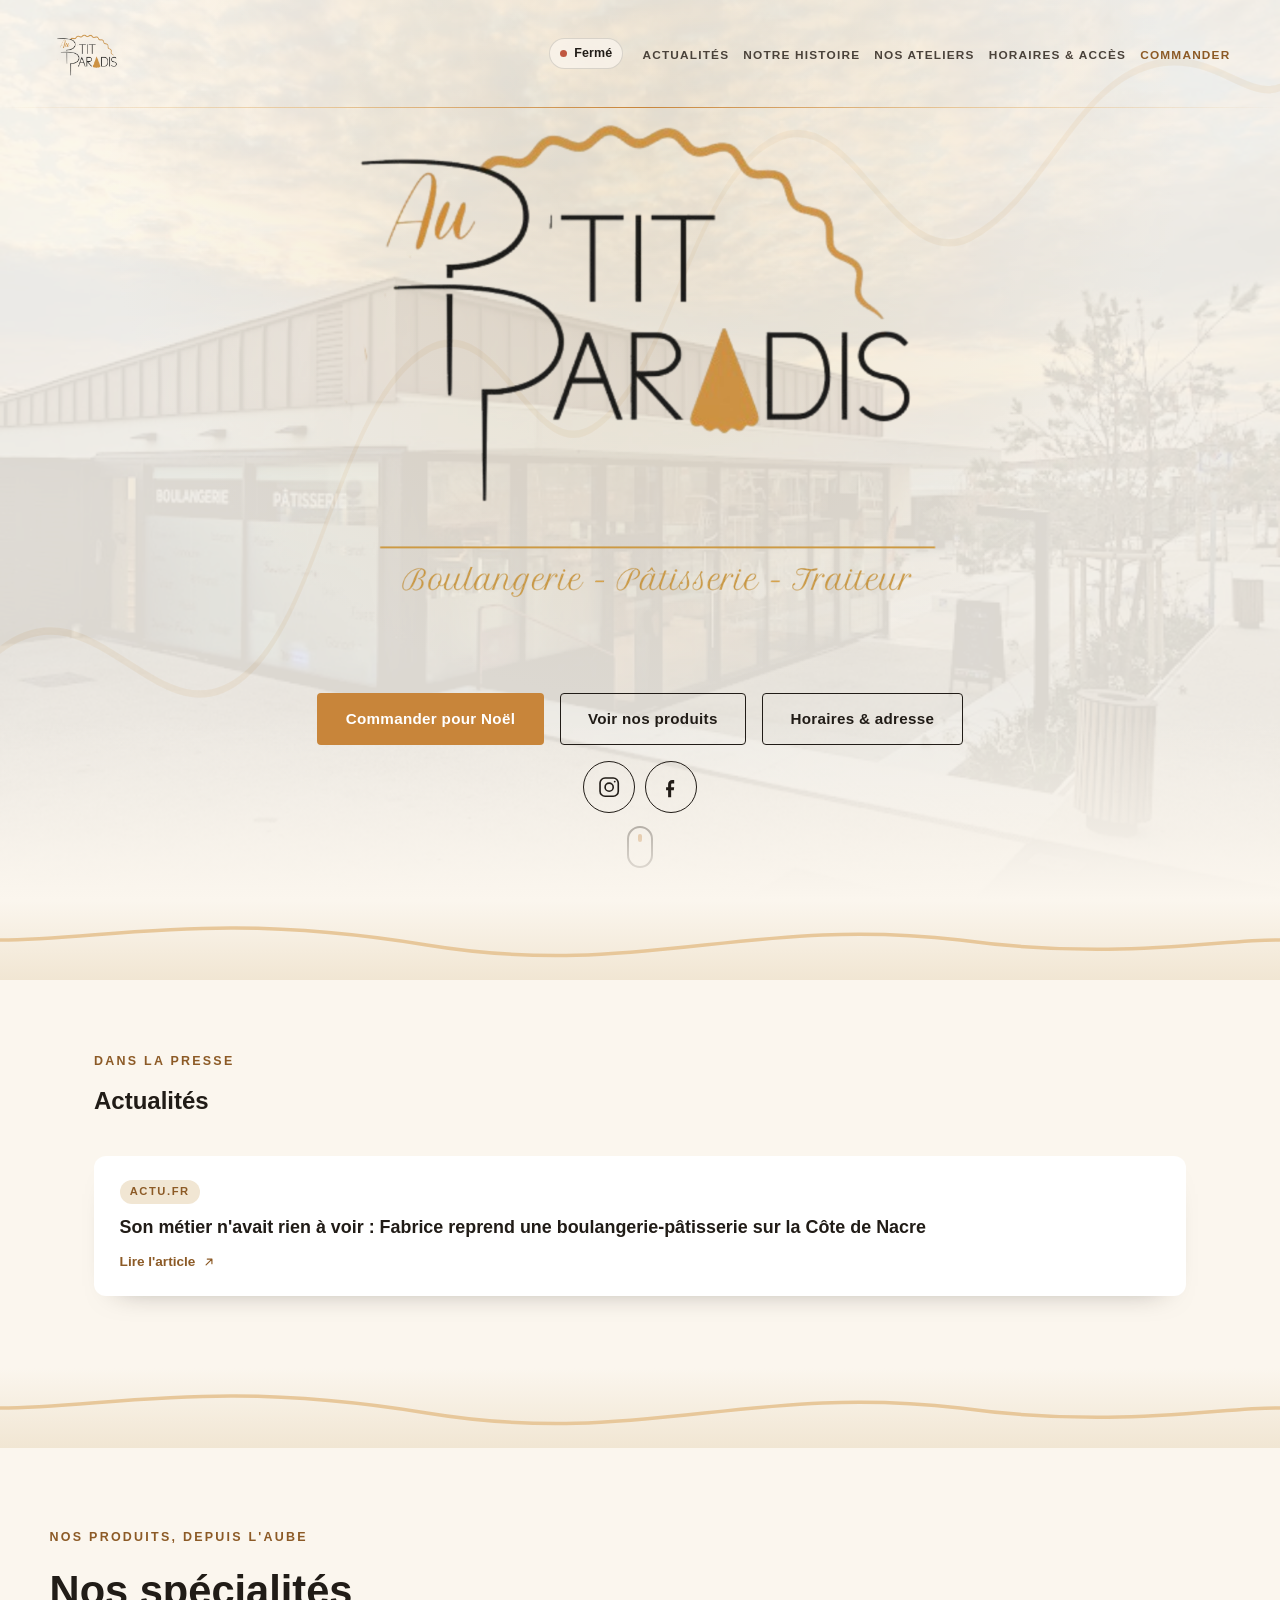
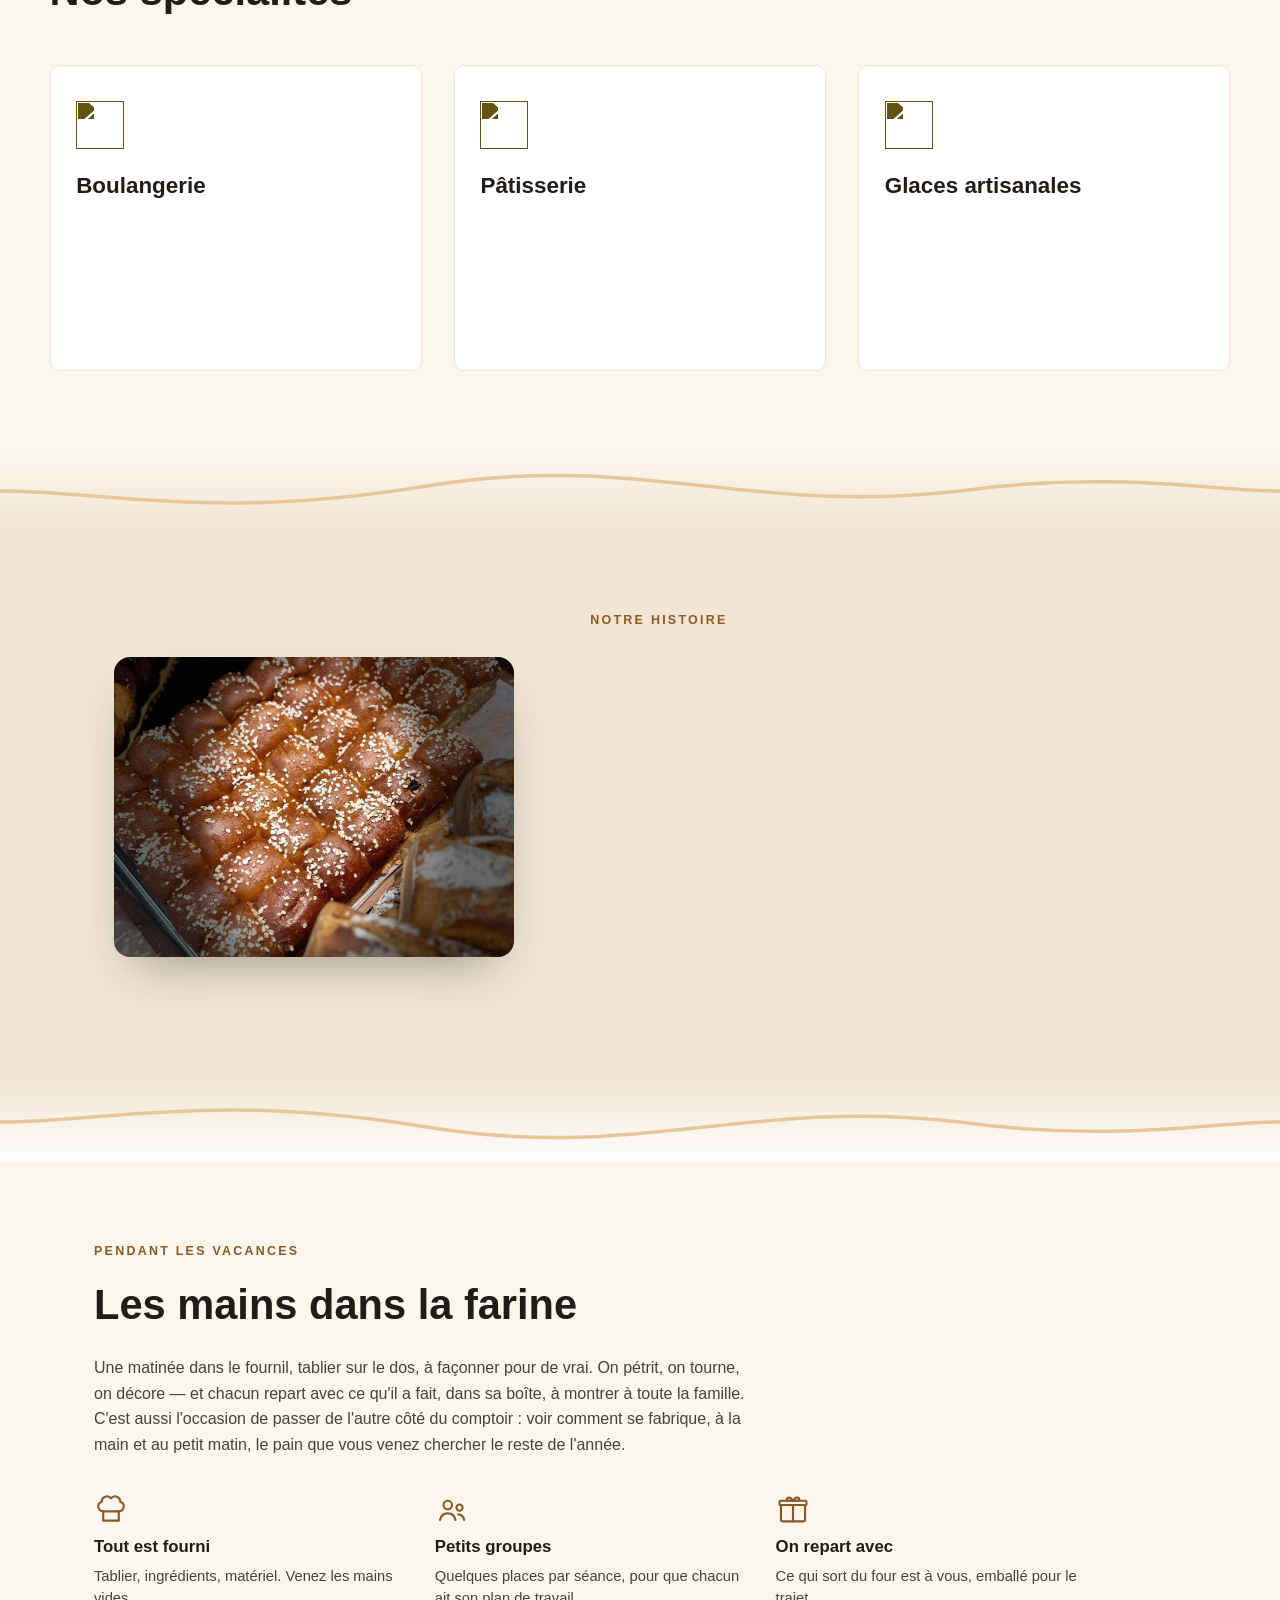
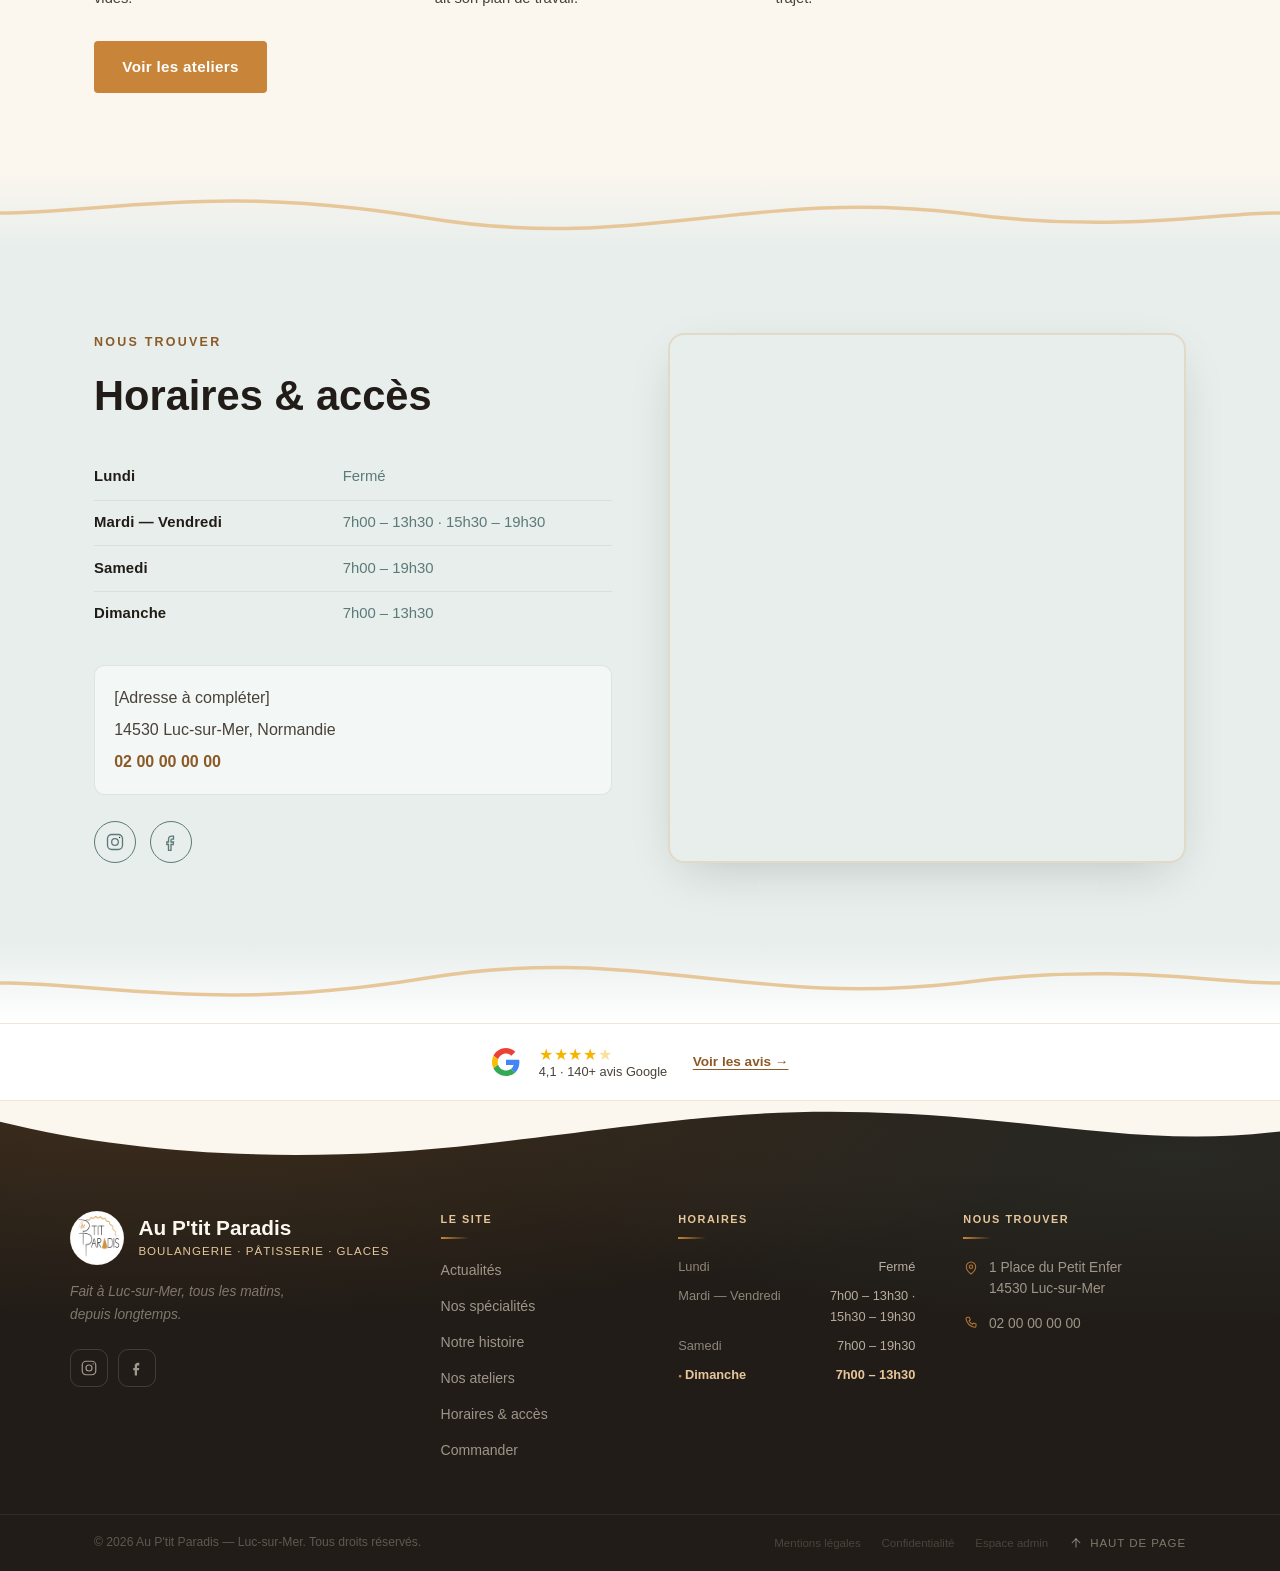
==== commit ba03fcab: "feat(site): réorganiser le menu, scinder la presse et ouvrir « Notre équipe » Le menu suit désormais" ====
--- a/index.html
+++ b/index.html
@@ -56,13 +56,17 @@
 
       <nav class="main-nav" aria-label="Navigation principale">
         <ul>
-          <li><a href="#specialites">Nos spécialités</a></li>
-          <!-- Révélé par site-data.js dès qu'une photo est publiée : sans
-               photo, la section n'existe pas et le lien tomberait à vide. -->
+          <!-- Les liens marqués `data-nav-…` sont révélés par site-data.js
+               quand le panel a publié de quoi remplir la section : sans avis,
+               sans article, sans photo ni fiche d'équipe, la section n'existe
+               pas et le lien tomberait à vide. -->
+          <li data-nav-avis hidden><a href="#avis">Ils parlent de nous</a></li>
+          <li data-nav-actualites><a href="#actualites">Actualités</a></li>
           <li data-nav-realisations hidden><a href="#realisations">Réalisations</a></li>
           <li><a href="#histoire">Notre histoire</a></li>
+          <li data-nav-equipe hidden><a href="#equipe">Notre équipe</a></li>
+          <li><a href="#ateliers">Nos ateliers</a></li>
           <li><a href="#horaires">Horaires &amp; accès</a></li>
-          <li><a href="#ateliers">Ateliers</a></li>
           <li><a href="commander.html" class="nav-cta">Commander</a></li>
         </ul>
       </nav>
@@ -74,11 +78,13 @@
 
   <nav class="mobile-nav" id="mobile-nav" aria-label="Navigation mobile" aria-hidden="true">
     <ul>
-      <li><a href="#specialites">Nos spécialités</a></li>
+      <li data-nav-avis hidden><a href="#avis">Ils parlent de nous</a></li>
+      <li data-nav-actualites><a href="#actualites">Actualités</a></li>
       <li data-nav-realisations hidden><a href="#realisations">Réalisations</a></li>
       <li><a href="#histoire">Notre histoire</a></li>
+      <li data-nav-equipe hidden><a href="#equipe">Notre équipe</a></li>
+      <li><a href="#ateliers">Nos ateliers</a></li>
       <li><a href="#horaires">Horaires &amp; accès</a></li>
-      <li><a href="#ateliers">Ateliers</a></li>
       <li><a href="commander.html" class="nav-cta">Commander</a></li>
     </ul>
   </nav>
@@ -87,9 +93,8 @@
 </header>
 
 <main id="main">
-
   <!-- ===================== HERO ===================== -->
-  <section class="hero">
+  <section class="hero" data-fond="cream">
     <svg class="hero-wave" viewBox="0 0 1200 360" preserveAspectRatio="none" aria-hidden="true">
       <path class="wave-path" d="M0,260 C90,230 150,300 230,270 C300,245 320,160 400,140 C470,123 500,190 560,170 C630,148 650,70 730,55 C800,42 840,110 910,95 C980,80 1010,30 1090,25 C1140,22 1170,40 1200,35" />
     </svg>
@@ -122,12 +127,30 @@
   </div>
 
   <!-- ===================== ILS PARLENT DE NOUS ===================== -->
-  <!-- Articles de presse et avis Google choisis un par un depuis le panel.
-       Le contenu ci-dessous sert de repli si Firestore est indisponible. -->
-  <section class="presse" id="presse">
+  <!-- Avis recopiés un par un depuis le panel. Aucun repli écrit en dur :
+       un avis inventé serait une pratique commerciale trompeuse. Sans avis
+       publié, la section, son séparateur et son lien de menu restent
+       masqués — comme pour les réalisations. -->
+  <section class="temoignages" id="avis" data-fond="sand" hidden>
     <div class="section-inner">
       <p class="eyebrow">On en parle</p>
       <h2>Ils parlent de nous</h2>
+
+      <div class="presse-avis" id="presseAvis"></div>
+    </div>
+  </section>
+
+  <div class="divider" aria-hidden="true" hidden>
+    <svg viewBox="0 0 1200 80" preserveAspectRatio="none"><path d="M0,40 C100,40 200,10 400,45 C600,80 700,15 900,40 C1050,62 1150,38 1200,40" /></svg>
+  </div>
+
+  <!-- ===================== ACTUALITÉS ===================== -->
+  <!-- Articles de presse choisis un par un depuis le panel. Le contenu
+       ci-dessous sert de repli si Firestore est indisponible. -->
+  <section class="actualites" id="actualites" data-fond="cream">
+    <div class="section-inner">
+      <p class="eyebrow">Dans la presse</p>
+      <h2>Actualités</h2>
 
       <div class="presse-articles" id="presseArticles">
         <a class="presse-article" href="https://actu.fr/normandie/luc-sur-mer_14384/son-metier-navait-rien-a-voir-fabrice-reprend-une-boulangerie-patisserie-sur-la-cote-de-nacre_64229309.html" target="_blank" rel="noopener">
@@ -140,55 +163,10 @@
           </div>
         </a>
       </div>
-
-      <div class="presse-avis" id="presseAvis"></div>
     </div>
   </section>
 
   <div class="divider" aria-hidden="true">
-    <svg viewBox="0 0 1200 80" preserveAspectRatio="none"><path d="M0,40 C100,40 200,10 400,45 C600,80 700,15 900,40 C1050,62 1150,38 1200,40" /></svg>
-  </div>
-
-  <!-- ===================== SPÉCIALITÉS ===================== -->
-  <section class="specialites" id="specialites">
-    <div class="section-inner">
-      <p class="eyebrow">Nos produits, depuis l'aube</p>
-      <h2>Nos spécialités</h2>
-
-      <div class="cards" id="specCards">
-
-        <article class="card" data-spec="1">
-          <span class="card-icon" aria-hidden="true">
-            <img src="https://cdn.jsdelivr.net/npm/@tabler/icons@2.47.0/icons/baguette.svg" alt="">
-          </span>
-          <h3 id="specTitle1">Boulangerie</h3>
-          <p id="specText1" data-dynamic>On se lève à 4h pour que vous ayez du pain chaud à 7h. Baguette de tradition, miche de campagne, pains aux céréales : chaque fournée est une promesse recommencée chaque matin.</p>
-          <div class="spec-produits" id="specProduits1"></div>
-        </article>
-
-        <article class="card" data-spec="2">
-          <span class="card-icon" aria-hidden="true">
-            <img src="https://cdn.jsdelivr.net/npm/@tabler/icons@2.47.0/icons/cake.svg" alt="">
-          </span>
-          <h3 id="specTitle2">Pâtisserie</h3>
-          <p id="specText2" data-dynamic>Pur beurre, sans compromis — c'est la règle depuis le premier jour. Croissants feuilletés, tartes de saison, entremets : le genre de choses qu'on mange lentement, parce qu'on sait que ça ne dure pas.</p>
-          <div class="spec-produits" id="specProduits2"></div>
-        </article>
-
-        <article class="card" data-spec="3">
-          <span class="card-icon" aria-hidden="true">
-            <img src="https://cdn.jsdelivr.net/npm/@tabler/icons@2.47.0/icons/ice-cream-2.svg" alt="">
-          </span>
-          <h3 id="specTitle3">Glaces artisanales</h3>
-          <p id="specText3" data-dynamic>En juillet, la file d'attente commence à 10h. On ne s'en plaint pas. Glaces et sorbets faits maison, aux fruits de saison — le meilleur alibi pour rester cinq minutes de plus à Luc&#8209;sur&#8209;Mer.</p>
-          <div class="spec-produits" id="specProduits3"></div>
-        </article>
-
-      </div>
-    </div>
-  </section>
-
-  <div class="divider divider-flip" aria-hidden="true">
     <svg viewBox="0 0 1200 80" preserveAspectRatio="none"><path d="M0,40 C100,40 200,10 400,45 C600,80 700,15 900,40 C1050,62 1150,38 1200,40" /></svg>
   </div>
 
@@ -199,7 +177,7 @@
        contenu de repli qui vaille — une photo de gâteau ne s'invente pas.
        D'où la section masquée au départ, révélée par site-data.js dès
        qu'une photo est publiée, avec son séparateur et son lien de menu. -->
-  <section class="realisations" id="realisations" hidden>
+  <section class="realisations" id="realisations" data-fond="sand" hidden>
     <div class="section-inner">
       <p class="eyebrow">Sur commande</p>
       <h2>Nos réalisations</h2>
@@ -220,12 +198,95 @@
     <svg viewBox="0 0 1200 80" preserveAspectRatio="none"><path d="M0,40 C100,40 200,10 400,45 C600,80 700,15 900,40 C1050,62 1150,38 1200,40" /></svg>
   </div>
 
+  <!-- ===================== SPÉCIALITÉS ===================== -->
+  <section class="specialites" id="specialites" data-fond="cream">
+    <div class="section-inner">
+      <p class="eyebrow">Nos produits, depuis l'aube</p>
+      <h2>Nos spécialités</h2>
+
+      <div class="cards" id="specCards">
+
+        <article class="card" data-spec="1">
+          <span class="card-icon" aria-hidden="true">
+            <img src="https://cdn.jsdelivr.net/npm/@tabler/icons@2.47.0/icons/baguette.svg" alt="">
+          </span>
+          <h3 id="specTitle1">Boulangerie</h3>
+          <p id="specText1" data-dynamic>On se lève à 4h pour que vous ayez du pain chaud à 7h. Baguette de tradition, miche de campagne, pains aux céréales : chaque fournée est une promesse recommencée chaque matin.</p>
+          <div class="spec-produits" id="specProduits1"></div>
+        </article>
+
+        <article class="card" data-spec="2">
+          <span class="card-icon" aria-hidden="true">
+            <img src="https://cdn.jsdelivr.net/npm/@tabler/icons@2.47.0/icons/cake.svg" alt="">
+          </span>
+          <h3 id="specTitle2">Pâtisserie</h3>
+          <p id="specText2" data-dynamic>Pur beurre, sans compromis — c'est la règle depuis le premier jour. Croissants feuilletés, tartes de saison, entremets : le genre de choses qu'on mange lentement, parce qu'on sait que ça ne dure pas.</p>
+          <div class="spec-produits" id="specProduits2"></div>
+        </article>
+
+        <article class="card" data-spec="3">
+          <span class="card-icon" aria-hidden="true">
+            <img src="https://cdn.jsdelivr.net/npm/@tabler/icons@2.47.0/icons/ice-cream-2.svg" alt="">
+          </span>
+          <h3 id="specTitle3">Glaces artisanales</h3>
+          <p id="specText3" data-dynamic>En juillet, la file d'attente commence à 10h. On ne s'en plaint pas. Glaces et sorbets faits maison, aux fruits de saison — le meilleur alibi pour rester cinq minutes de plus à Luc&#8209;sur&#8209;Mer.</p>
+          <div class="spec-produits" id="specProduits3"></div>
+        </article>
+
+      </div>
+    </div>
+  </section>
+
+  <div class="divider divider-flip" aria-hidden="true">
+    <svg viewBox="0 0 1200 80" preserveAspectRatio="none"><path d="M0,40 C100,40 200,10 400,45 C600,80 700,15 900,40 C1050,62 1150,38 1200,40" /></svg>
+  </div>
+
+  <!-- ===================== HISTOIRE ===================== -->
+  <section class="histoire" id="histoire" data-fond="sand">
+    <div class="section-inner histoire-grid">
+      <div class="histoire-visual" aria-hidden="true">
+        <div class="histoire-frame">
+          <img src="assets/histoire.jpg" alt="" id="histoireImage">
+        </div>
+      </div>
+      <div class="histoire-text">
+        <p class="eyebrow">Notre histoire</p>
+        <h2 id="histoireTitle" data-dynamic>On se lève avant vous. Depuis longtemps.</h2>
+        <p id="histoireText1" data-dynamic>Au P'tit Paradis, les journées commencent dans le noir. Pendant que Luc&#8209;sur&#8209;Mer dort encore, notre équipe pétrit, façonne, enfourne. Pas parce qu'on y est obligés — parce qu'un pain fait à la main et cuit à l'heure, c'est une chose qui a encore du sens.</p>
+        <p id="histoireText2" data-dynamic>On accueille les habitués qui savent qu'on les reconnaît, et les vacanciers qui reviennent chaque été parce qu'ils n'ont pas trouvé mieux ailleurs. C'est peu, et c'est tout.</p>
+      </div>
+    </div>
+  </section>
+
+  <div class="divider" aria-hidden="true">
+    <svg viewBox="0 0 1200 80" preserveAspectRatio="none"><path d="M0,40 C100,40 200,10 400,45 C600,80 700,15 900,40 C1050,62 1150,38 1200,40" /></svg>
+  </div>
+
+  <!-- ===================== NOTRE ÉQUIPE ===================== -->
+  <!-- Le personnel, présenté depuis le panel (`settings/site` → `equipe`).
+       Rien n'est écrit en dur ici : une équipe d'exemple serait prise pour
+       la vraie. Section, séparateur et lien de menu n'apparaissent qu'à
+       partir d'une fiche publiée. -->
+  <section class="equipe" id="equipe" data-fond="white" hidden>
+    <div class="section-inner">
+      <p class="eyebrow">Derrière le comptoir</p>
+      <h2>Notre équipe</h2>
+      <p class="equipe-intro" id="equipeIntro" data-dynamic hidden></p>
+
+      <div class="equipe-grille" id="equipeGrille"></div>
+    </div>
+  </section>
+
+  <div class="divider" aria-hidden="true" hidden>
+    <svg viewBox="0 0 1200 80" preserveAspectRatio="none"><path d="M0,40 C100,40 200,10 400,45 C600,80 700,15 900,40 C1050,62 1150,38 1200,40" /></svg>
+  </div>
+
   <!-- ===================== ATELIERS (aperçu) ===================== -->
   <!-- Vitrine des ateliers sur l'accueil : la présentation et les
        prochaines dates, lues dans Firestore comme sur stages.html.
        L'inscription, elle, reste sur sa page — c'est là que vivent le
        formulaire et la vérification anti-robot. -->
-  <section class="accueil-ateliers" id="ateliers">
+  <section class="accueil-ateliers" id="ateliers" data-fond="cream">
     <div class="section-inner">
       <p class="eyebrow">Pendant les vacances</p>
       <h2>Les mains dans la farine</h2>
@@ -285,29 +346,8 @@
     <svg viewBox="0 0 1200 80" preserveAspectRatio="none"><path d="M0,40 C100,40 200,10 400,45 C600,80 700,15 900,40 C1050,62 1150,38 1200,40" /></svg>
   </div>
 
-  <!-- ===================== HISTOIRE ===================== -->
-  <section class="histoire" id="histoire">
-    <div class="section-inner histoire-grid">
-      <div class="histoire-visual" aria-hidden="true">
-        <div class="histoire-frame">
-          <img src="assets/histoire.jpg" alt="" id="histoireImage">
-        </div>
-      </div>
-      <div class="histoire-text">
-        <p class="eyebrow">Notre histoire</p>
-        <h2 id="histoireTitle" data-dynamic>On se lève avant vous. Depuis longtemps.</h2>
-        <p id="histoireText1" data-dynamic>Au P'tit Paradis, les journées commencent dans le noir. Pendant que Luc&#8209;sur&#8209;Mer dort encore, notre équipe pétrit, façonne, enfourne. Pas parce qu'on y est obligés — parce qu'un pain fait à la main et cuit à l'heure, c'est une chose qui a encore du sens.</p>
-        <p id="histoireText2" data-dynamic>On accueille les habitués qui savent qu'on les reconnaît, et les vacanciers qui reviennent chaque été parce qu'ils n'ont pas trouvé mieux ailleurs. C'est peu, et c'est tout.</p>
-      </div>
-    </div>
-  </section>
-
-  <div class="divider" aria-hidden="true">
-    <svg viewBox="0 0 1200 80" preserveAspectRatio="none"><path d="M0,40 C100,40 200,10 400,45 C600,80 700,15 900,40 C1050,62 1150,38 1200,40" /></svg>
-  </div>
-
   <!-- ===================== HORAIRES & ACCÈS ===================== -->
-  <section class="horaires" id="horaires">
+  <section class="horaires" id="horaires" data-fond="sea-pale">
     <div class="section-inner horaires-grid">
 
       <div class="horaires-col">
@@ -412,11 +452,14 @@
       <nav class="footer-col footer-nav" aria-label="Navigation secondaire">
         <p class="footer-section-label">Le site</p>
         <ul>
+          <li data-nav-avis hidden><a href="#avis">Ils parlent de nous</a></li>
+          <li data-nav-actualites><a href="#actualites">Actualités</a></li>
+          <li data-nav-realisations hidden><a href="#realisations">Réalisations</a></li>
           <li><a href="#specialites">Nos spécialités</a></li>
           <li><a href="#histoire">Notre histoire</a></li>
+          <li data-nav-equipe hidden><a href="#equipe">Notre équipe</a></li>
+          <li><a href="stages.html">Nos ateliers</a></li>
           <li><a href="#horaires">Horaires &amp; accès</a></li>
-          <li><a href="#avis">Vos avis</a></li>
-          <li><a href="stages.html">Ateliers</a></li>
           <li><a href="commander.html">Commander</a></li>
         </ul>
       </nav>
--- a/css/style.css
+++ b/css/style.css
@@ -101,8 +101,10 @@
 }
 .site-header.is-scrolled .scroll-progress{ opacity:1; }
 
+/* Plus large que le contenu (1140px) : le menu à huit entrées ne tenait pas
+   sans écraser le logo. */
 .header-inner{
-  max-width:var(--max-w); margin:0 auto; padding:1.1rem 1.5rem;
+  max-width:min(96vw, 1320px); margin:0 auto; padding:1.1rem 1.5rem;
   display:flex; align-items:center; justify-content:space-between;
   transition:padding .4s var(--ease);
 }
@@ -152,9 +154,9 @@
    2,4 rem d'intervalle : la barre débordait, et comme un élément de flex
    se laisse comprimer sous sa largeur de contenu, c'étaient les libellés
    eux-mêmes qui se coupaient en deux lignes. */
-.main-nav ul{ display:flex; align-items:center; gap:clamp(.9rem, 1.5vw, 1.35rem); }
+.main-nav ul{ display:flex; align-items:center; gap:clamp(.7rem, 1.1vw, 1rem); }
 .main-nav a{
-  font-size:.74rem; font-weight:700; letter-spacing:.14em; text-transform:uppercase;
+  font-size:.74rem; font-weight:700; letter-spacing:.1em; text-transform:uppercase;
   color:var(--ink-soft); position:relative; padding:.4em 0;
   /* Un libellé ne se coupe jamais : il tient sur une ligne ou la barre
      passe au menu déroulant, il n'y a pas d'entre-deux acceptable. */
@@ -288,12 +290,18 @@
 .divider-flip{ transform:scaleY(-1); }
 .divider-flip svg{ animation-duration:5.5s; animation-delay:-2s; }
 
-/* Dégradés inter-sections — couleurs inversées pour les .divider-flip */
-.hero       + .divider{ background:linear-gradient(to bottom, var(--cream), var(--sand)); }
-.presse     + .divider{ background:linear-gradient(to bottom, var(--sand),  var(--cream)); }
+/* Dégradés inter-sections — couleurs inversées pour les .divider-flip.
+   Ces valeurs décrivent l'enchaînement complet des sections ; quand l'une
+   d'elles est vide et disparaît, site-data.js recalcule le dégradé de la
+   vague concernée à partir des sections réellement visibles (attribut
+   data-fond). */
+.hero        + .divider{ background:linear-gradient(to bottom, var(--cream), var(--sand)); }
+.temoignages + .divider{ background:linear-gradient(to bottom, var(--sand),  var(--cream)); }
+.actualites  + .divider{ background:linear-gradient(to bottom, var(--cream), var(--sand)); }
+.realisations + .divider{ background:linear-gradient(to bottom, var(--sand),  var(--cream)); }
 .specialites + .divider{ background:linear-gradient(to bottom, var(--sand),  var(--cream)); }
-.realisations + .divider{ background:linear-gradient(to bottom, var(--sand),  var(--cream)); }
-.histoire    + .divider{ background:linear-gradient(to bottom, var(--sand),  var(--sea-pale)); }
+.histoire    + .divider{ background:linear-gradient(to bottom, var(--sand),  var(--white)); }
+.equipe      + .divider{ background:linear-gradient(to bottom, var(--white), var(--cream)); }
 .horaires    + .divider{ background:linear-gradient(to bottom, var(--white), var(--sea-pale)); }
 
 @keyframes wave-breathe{
@@ -308,7 +316,8 @@
 /* ---------- Spécialités ---------- */
 .specialites{ background:var(--cream); }
 .specialites .section-inner{ max-width:min(96vw, 1560px); }
-.specialites h2, .histoire h2, .horaires h2, .contact h2{ font-size:clamp(2rem, 4vw, 2.6rem); }
+.specialites h2, .histoire h2, .horaires h2, .contact h2,
+.equipe h2{ font-size:clamp(2rem, 4vw, 2.6rem); }
 .cards{ display:grid; grid-template-columns:repeat(3, 1fr); gap:2rem; margin-top:2.5rem; }
 /* Une colonne de grille ne descend pas sous la largeur min-content de son
    contenu : sans ça, la photo d'un produit élargit la carte au-delà de l'écran
@@ -601,13 +610,6 @@
   color:var(--gold-deep); text-decoration:underline; text-underline-offset:3px;
 }
 
-/* ---------- Avis Google (widget Featurable) ---------- */
-.avis{ background:var(--cream); }
-.avis .section-inner{ padding-top:4rem; padding-bottom:4rem; }
-/* Le widget s'injecte après coup : on réserve la place pour éviter que la
-   page ne saute quand il arrive. */
-.avis [data-featurable-async]{ min-height:260px; margin-top:2rem; }
-
 /* ---------- Footer ---------- */
 .site-footer{
   position:relative;
@@ -812,10 +814,13 @@
 .table-legale td{ color:var(--ink-soft); }
 
 /* =========================================================
-   Ils parlent de nous (presse + avis choisis à la main)
+   Ils parlent de nous (avis choisis à la main) et Actualités
+   (articles de presse) — deux sections, un même jeu de cartes
    ========================================================= */
-.presse{ background:var(--sand); }
-.presse .section-inner{ padding-top:4.5rem; padding-bottom:4.5rem; }
+.temoignages{ background:var(--sand); }
+.actualites{ background:var(--cream); }
+.temoignages .section-inner,
+.actualites .section-inner{ padding-top:4.5rem; padding-bottom:4.5rem; }
 
 /* --- Articles de presse --- */
 .presse-articles{
@@ -893,6 +898,39 @@
   margin-top:auto; font-size:.85rem; font-weight:600; color:var(--ink);
 }
 .avis-source{ font-weight:400; color:var(--ink-soft); }
+
+/* =========================================================
+   Notre équipe
+   ========================================================= */
+.equipe{ background:var(--white); }
+.equipe .section-inner{ padding-top:4.5rem; padding-bottom:4.5rem; }
+.equipe-intro{ max-width:62ch; }
+.equipe-intro[hidden]{ display:none; }
+.equipe-grille{
+  display:grid; grid-template-columns:repeat(auto-fit, minmax(210px, 1fr));
+  gap:2.6rem 1.8rem; margin-top:2.6rem;
+}
+.equipe-membre{ text-align:center; }
+/* Même gabarit pour la photo et le monogramme : la grille ne bouge pas
+   selon que la fiche a une photo ou non. */
+.equipe-photo,
+.equipe-monogramme{
+  width:158px; height:158px; border-radius:50%;
+  margin:0 auto 1rem; object-fit:cover;
+  box-shadow:0 16px 34px -24px rgba(33,28,23,.6);
+}
+.equipe-monogramme{
+  display:grid; place-items:center;
+  background:var(--sand); color:var(--gold-deep);
+  font-family:var(--font-display); font-size:2.8rem; line-height:1;
+  user-select:none;
+}
+.equipe-membre h3{ font-size:1.16rem; margin:0 0 .15em; }
+.equipe-role{
+  font-size:.72rem; font-weight:700; letter-spacing:.14em; text-transform:uppercase;
+  color:var(--gold-deep); margin:0 0 .7em;
+}
+.equipe-mot{ font-size:.93rem; margin:0; }
 
 /* =========================================================
    Responsive
@@ -907,20 +945,28 @@
 
 /* Le détail du badge (« ouvre mardi à 7h00 ») est la première chose qu'on
    sacrifie quand la barre se remplit : l'état ouvert/fermé, lui, reste.
-   Sans cela, il ne reste pas la place des six entrées du menu. */
-@media (max-width: 1280px){
+   Le seuil suit le nombre d'entrées : à huit, il ne reste la place du détail
+   qu'au-delà de 1340px. */
+@media (max-width: 1340px){
   .open-badge .open-detail{ display:none; }
 }
 
 /* Seuil du menu déroulant. Il était à 720px du temps où la barre portait
-   cinq entrées ; « Réalisations » en fait une sixième, et en dessous de
-   cette largeur les libellés se marchent dessus. */
-@media (max-width: 980px){
+   cinq entrées, puis à 980px avec « Réalisations » en sixième. Elle en
+   compte huit depuis « Ils parlent de nous », « Actualités » et « Notre
+   équipe » : mesure faite, elles tiennent jusqu'à 1241px et pas en dessous. */
+@media (max-width: 1240px){
   .nav-right-group .main-nav{ display:none; }
   .nav-toggle{ display:flex; }
 }
 
 @media (max-width: 720px){
+  /* Deux fiches d'équipe par ligne plutôt qu'une : à 158px de photo, la
+     colonne unique laissait la moitié de l'écran vide. */
+  .equipe-grille{ grid-template-columns:repeat(2, 1fr); gap:2rem 1.2rem; }
+  .equipe-photo, .equipe-monogramme{ width:128px; height:128px; }
+  .equipe-monogramme{ font-size:2.2rem; }
+
   /* La pastille de défilement est en absolu en bas du hero, dont le contenu
      est centré : sur un écran court elle passait par-dessus les deux boutons.
      On lui réserve sa place en remontant le contenu. */
@@ -936,7 +982,8 @@
   .cards > .card:last-child:nth-child(3n+1){ grid-column:auto; }
   /* Presse et avis : une colonne, cartes un peu plus serrées */
   .presse-articles, .presse-avis{ grid-template-columns:1fr; gap:1.1rem; }
-  .presse .section-inner{ padding-top:3.4rem; padding-bottom:3.4rem; }
+  .temoignages .section-inner,
+  .actualites .section-inner{ padding-top:3.4rem; padding-bottom:3.4rem; }
   .presse-article-corps, .avis-carte{ padding:1.25rem 1.3rem; }
 
   /* Les tableaux légaux ne rétrécissent pas indéfiniment : ils défilent
@@ -1146,16 +1193,17 @@
   background:radial-gradient(circle at 50% 18%, rgba(241,230,211,.72) 0%, rgba(251,246,238,.5) 55%);
 }
 .theme-noel .specialites,
-.theme-noel .avis,
+.theme-noel .actualites,
 .theme-noel .contact,
 .theme-noel .page-legale,
 .theme-noel .commande-head{ background:rgba(251,246,238,.8); }
 .theme-noel .histoire,
-.theme-noel .presse,
+.theme-noel .temoignages,
 .theme-noel .realisations,
 .theme-noel .commande-body,
 .theme-noel .commande-closed{ background:rgba(241,230,211,.78); }
 .theme-noel .horaires{ background:rgba(231,238,236,.82); }
+.theme-noel .equipe{ background:rgba(255,255,255,.78); }
 
 /* ---- Bonnet sur le grand logo du hero ---- */
 /* Le conteneur épouse l'image, ce qui permet de placer le bonnet en
@@ -1795,7 +1843,7 @@
    ========================================================= */
 
 .accueil-ateliers{ background:var(--cream); }
-.accueil-ateliers + .divider{ background:linear-gradient(to bottom, var(--cream), var(--sand)); }
+.accueil-ateliers + .divider{ background:linear-gradient(to bottom, var(--cream), var(--sea-pale)); }
 .accueil-ateliers h2{ font-size:clamp(2rem, 4vw, 2.6rem); }
 .accueil-ateliers .ateliers-intro{ max-width:660px; }
 .accueil-ateliers .stage-atouts{ max-width:1000px; }
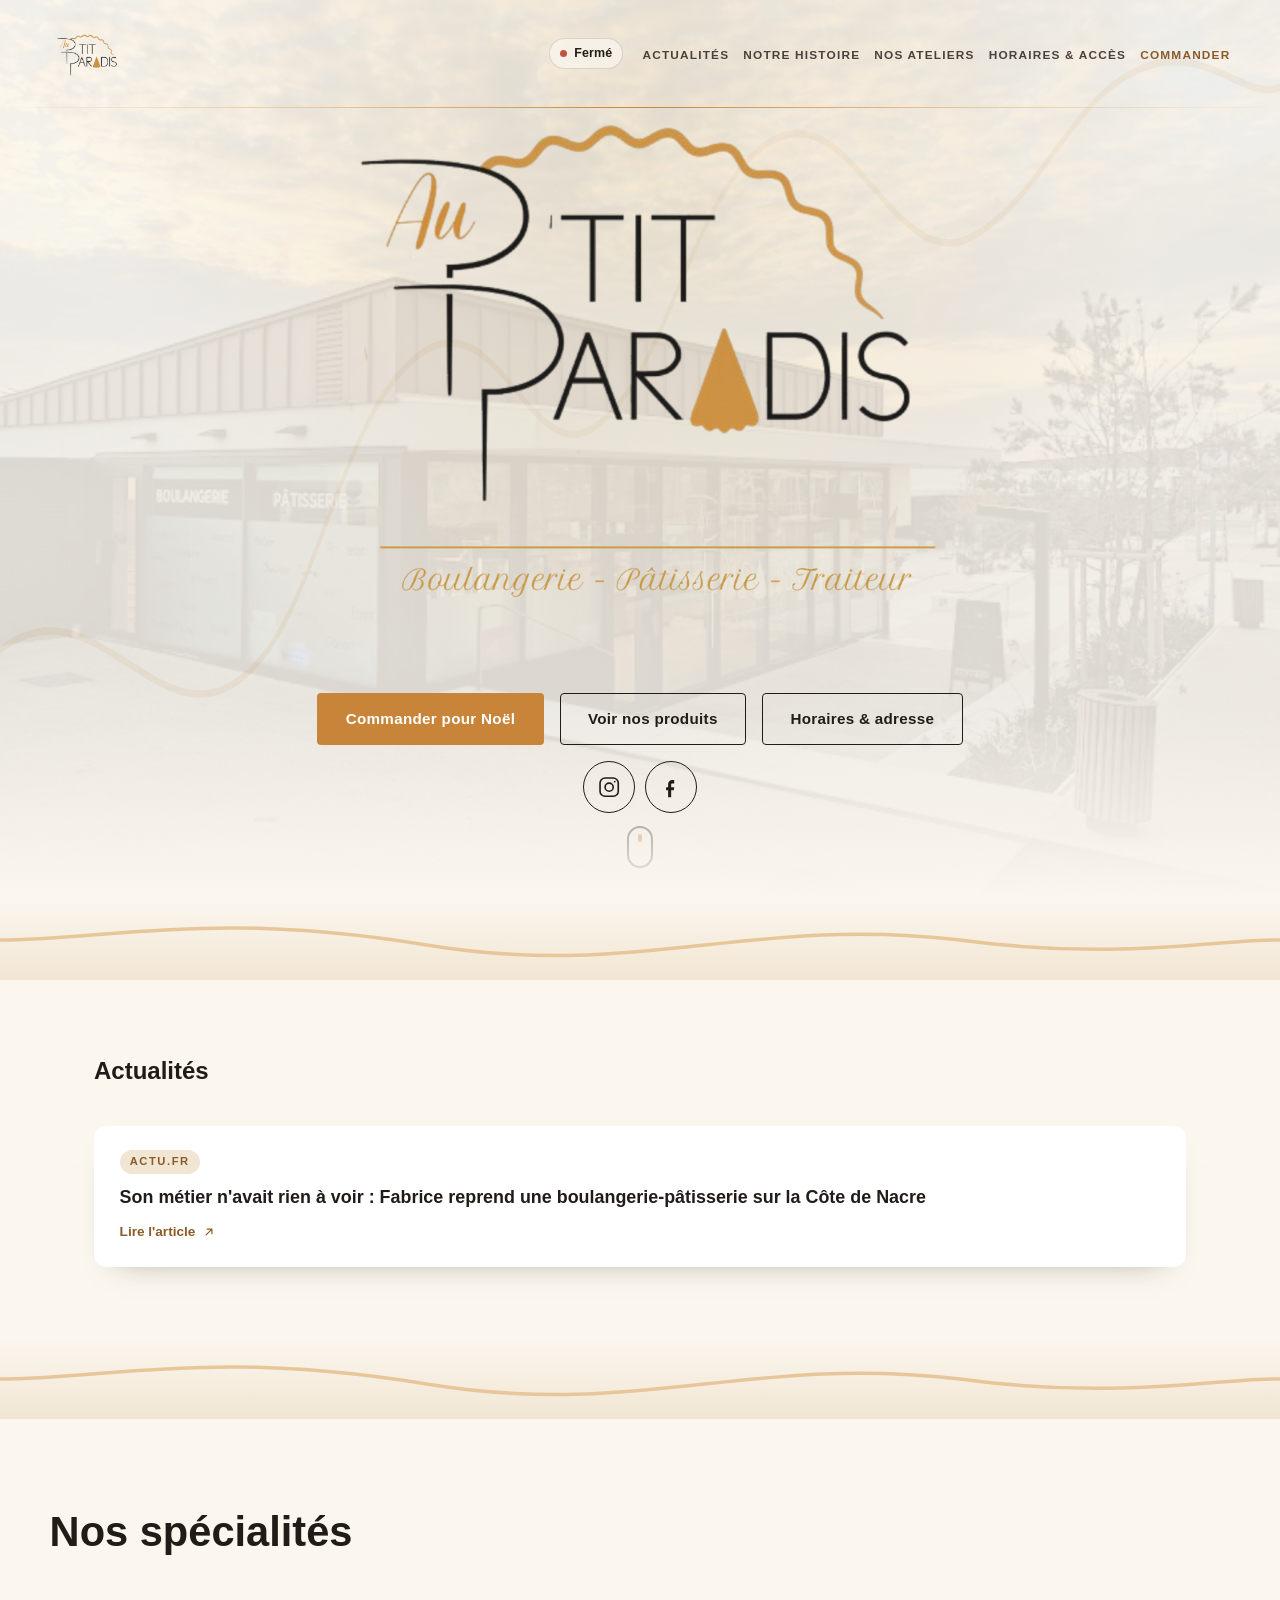
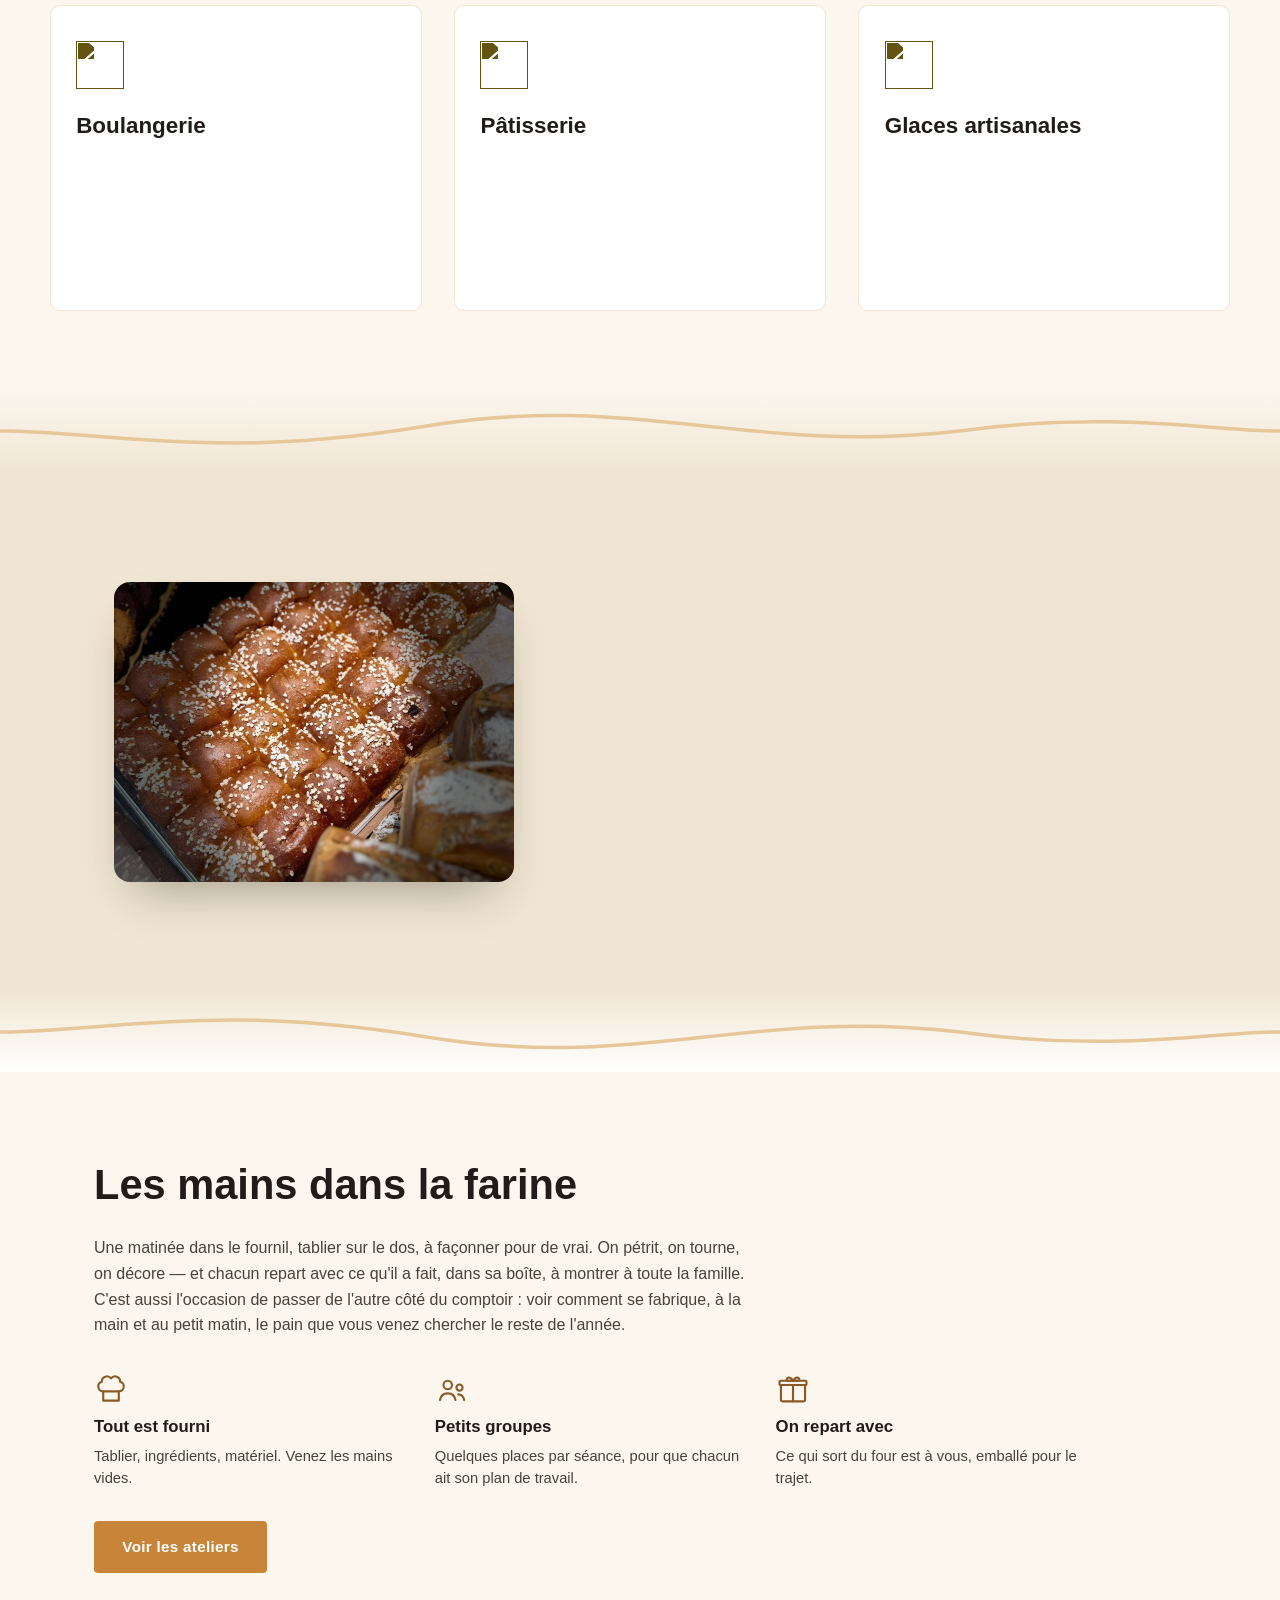
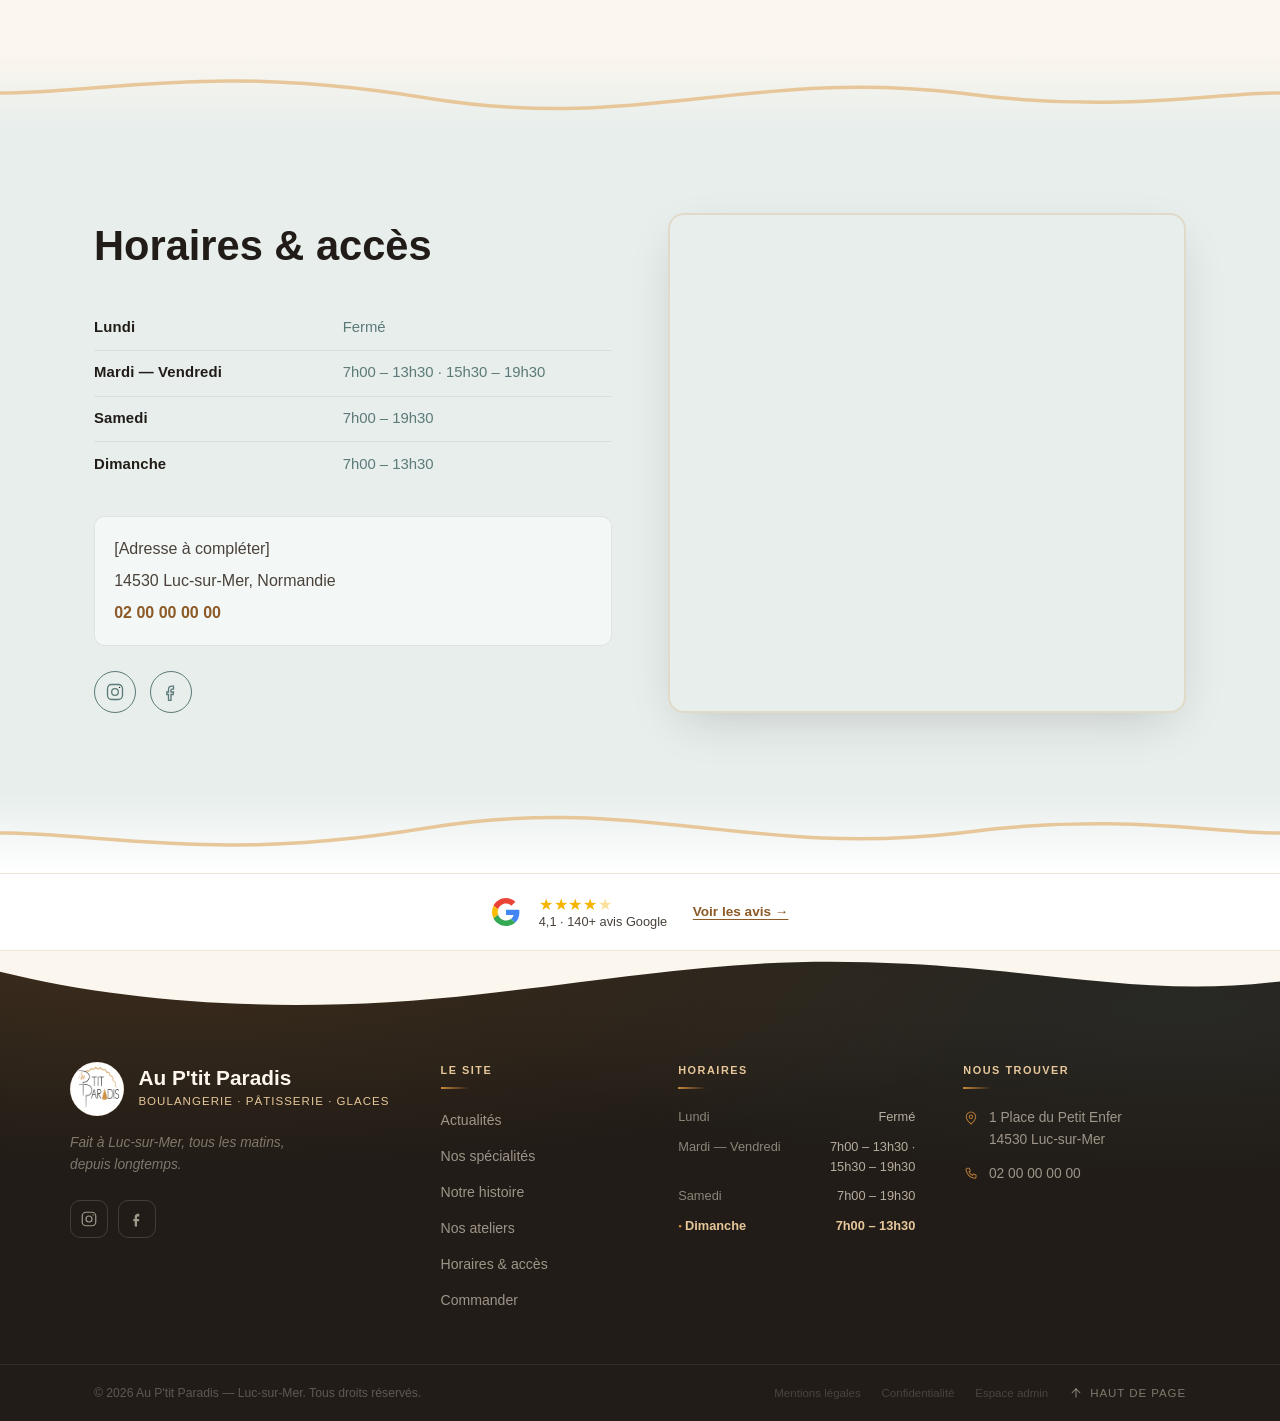
==== commit 1799c5a5: "style: retirer les surtitres au-dessus des titres de section « On en parle », « Nos produits, depuis" ====
--- a/index.html
+++ b/index.html
@@ -133,7 +133,6 @@
        masqués — comme pour les réalisations. -->
   <section class="temoignages" id="avis" data-fond="sand" hidden>
     <div class="section-inner">
-      <p class="eyebrow">On en parle</p>
       <h2>Ils parlent de nous</h2>
 
       <div class="presse-avis" id="presseAvis"></div>
@@ -149,7 +148,6 @@
        ci-dessous sert de repli si Firestore est indisponible. -->
   <section class="actualites" id="actualites" data-fond="cream">
     <div class="section-inner">
-      <p class="eyebrow">Dans la presse</p>
       <h2>Actualités</h2>
 
       <div class="presse-articles" id="presseArticles">
@@ -179,7 +177,6 @@
        qu'une photo est publiée, avec son séparateur et son lien de menu. -->
   <section class="realisations" id="realisations" data-fond="sand" hidden>
     <div class="section-inner">
-      <p class="eyebrow">Sur commande</p>
       <h2>Nos réalisations</h2>
       <p class="realisations-intro" id="realisationsIntro" data-dynamic>
         Pièces montées, gâteaux d'anniversaire, desserts de baptême ou de
@@ -201,7 +198,6 @@
   <!-- ===================== SPÉCIALITÉS ===================== -->
   <section class="specialites" id="specialites" data-fond="cream">
     <div class="section-inner">
-      <p class="eyebrow">Nos produits, depuis l'aube</p>
       <h2>Nos spécialités</h2>
 
       <div class="cards" id="specCards">
@@ -250,7 +246,6 @@
         </div>
       </div>
       <div class="histoire-text">
-        <p class="eyebrow">Notre histoire</p>
         <h2 id="histoireTitle" data-dynamic>On se lève avant vous. Depuis longtemps.</h2>
         <p id="histoireText1" data-dynamic>Au P'tit Paradis, les journées commencent dans le noir. Pendant que Luc&#8209;sur&#8209;Mer dort encore, notre équipe pétrit, façonne, enfourne. Pas parce qu'on y est obligés — parce qu'un pain fait à la main et cuit à l'heure, c'est une chose qui a encore du sens.</p>
         <p id="histoireText2" data-dynamic>On accueille les habitués qui savent qu'on les reconnaît, et les vacanciers qui reviennent chaque été parce qu'ils n'ont pas trouvé mieux ailleurs. C'est peu, et c'est tout.</p>
@@ -269,7 +264,6 @@
        partir d'une fiche publiée. -->
   <section class="equipe" id="equipe" data-fond="white" hidden>
     <div class="section-inner">
-      <p class="eyebrow">Derrière le comptoir</p>
       <h2>Notre équipe</h2>
       <p class="equipe-intro" id="equipeIntro" data-dynamic hidden></p>
 
@@ -288,7 +282,6 @@
        formulaire et la vérification anti-robot. -->
   <section class="accueil-ateliers" id="ateliers" data-fond="cream">
     <div class="section-inner">
-      <p class="eyebrow">Pendant les vacances</p>
       <h2>Les mains dans la farine</h2>
       <p class="ateliers-intro">
         Une matinée dans le fournil, tablier sur le dos, à façonner pour de
@@ -351,7 +344,6 @@
     <div class="section-inner horaires-grid">
 
       <div class="horaires-col">
-        <p class="eyebrow">Nous trouver</p>
         <h2>Horaires &amp; accès</h2>
 
         <table class="hours-table">
--- a/css/style.css
+++ b/css/style.css
@@ -62,10 +62,6 @@
 
 /* ---------- Layout helpers ---------- */
 .section-inner{ max-width:var(--max-w); margin:0 auto; padding:5rem 1.5rem; }
-.eyebrow{
-  font-family:var(--font-body); text-transform:uppercase; letter-spacing:.18em;
-  font-size:.78rem; font-weight:600; color:var(--gold-deep); margin-bottom:.8em;
-}
 .eyebrow-script{
   font-family:var(--font-script); font-size:2.8rem; font-weight:300; color:var(--gold); margin:0 0 .1rem 0; line-height:1; letter-spacing:.12em;
 }
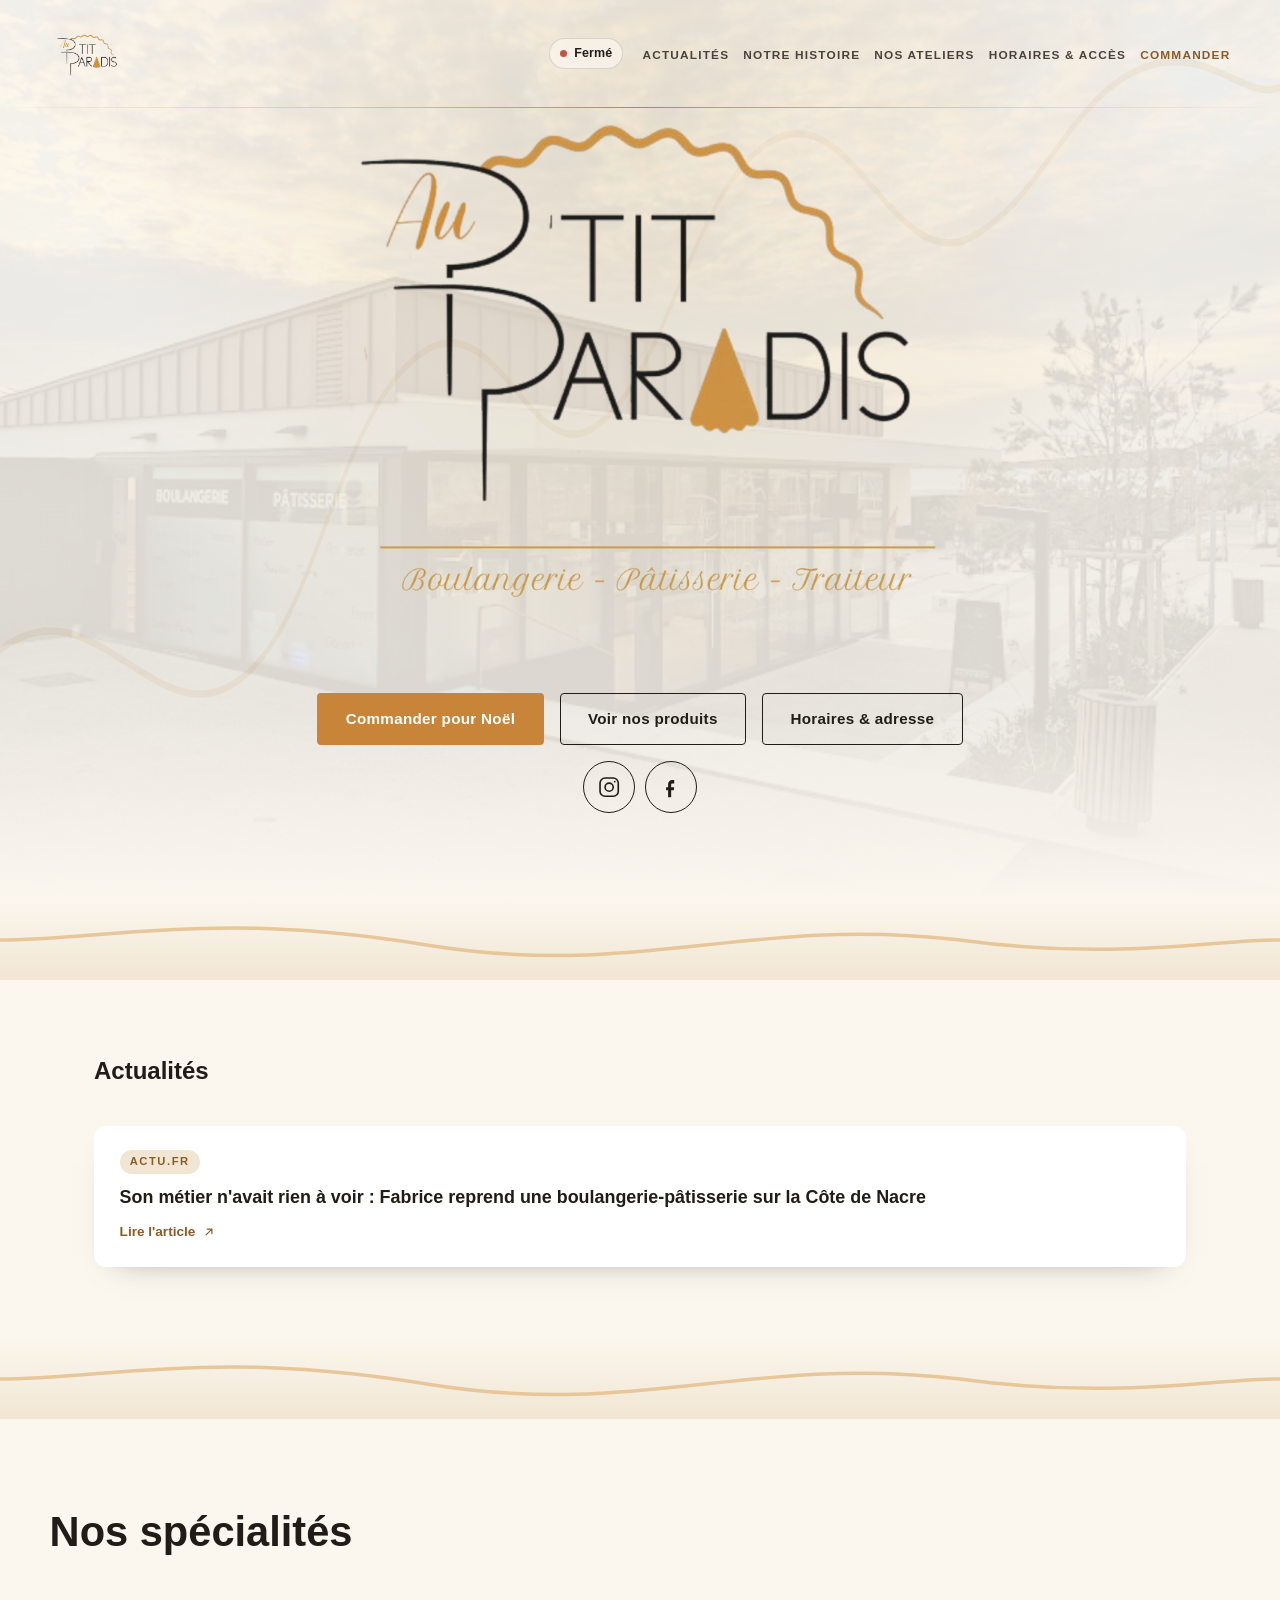
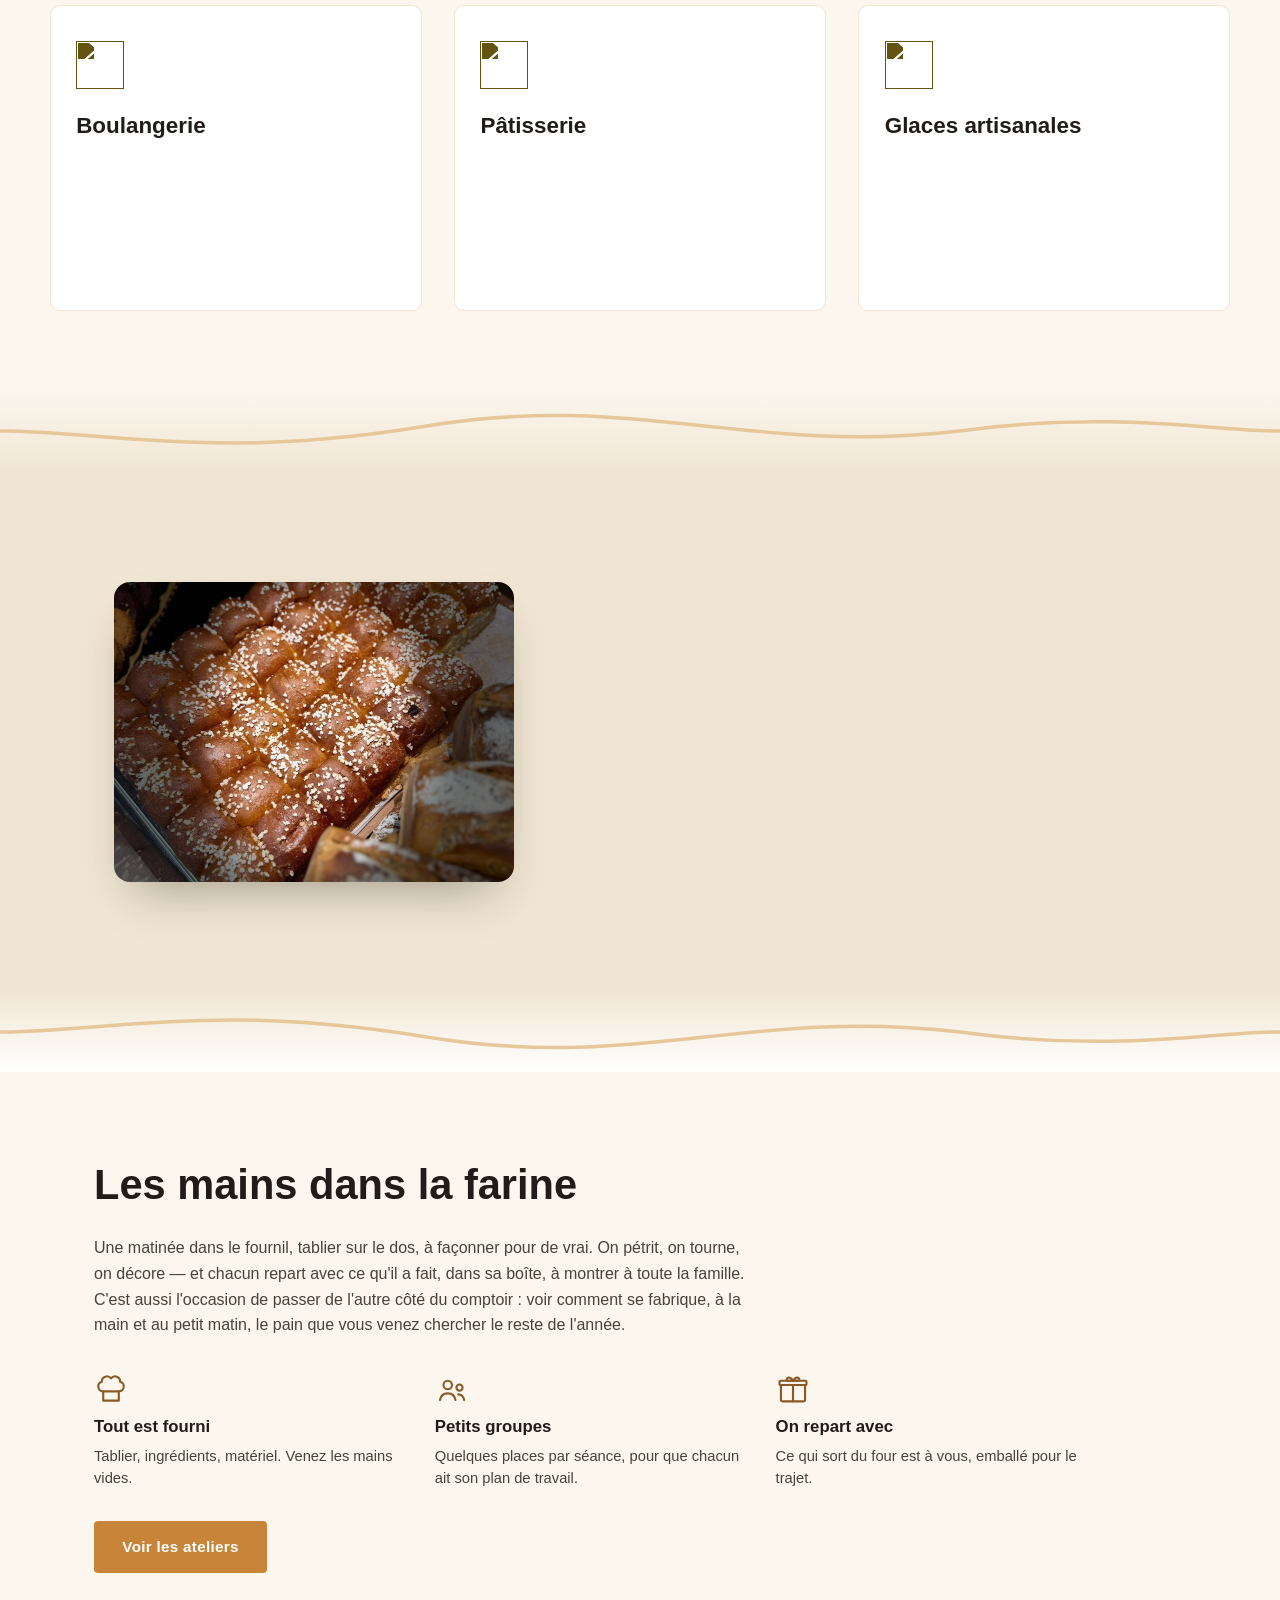
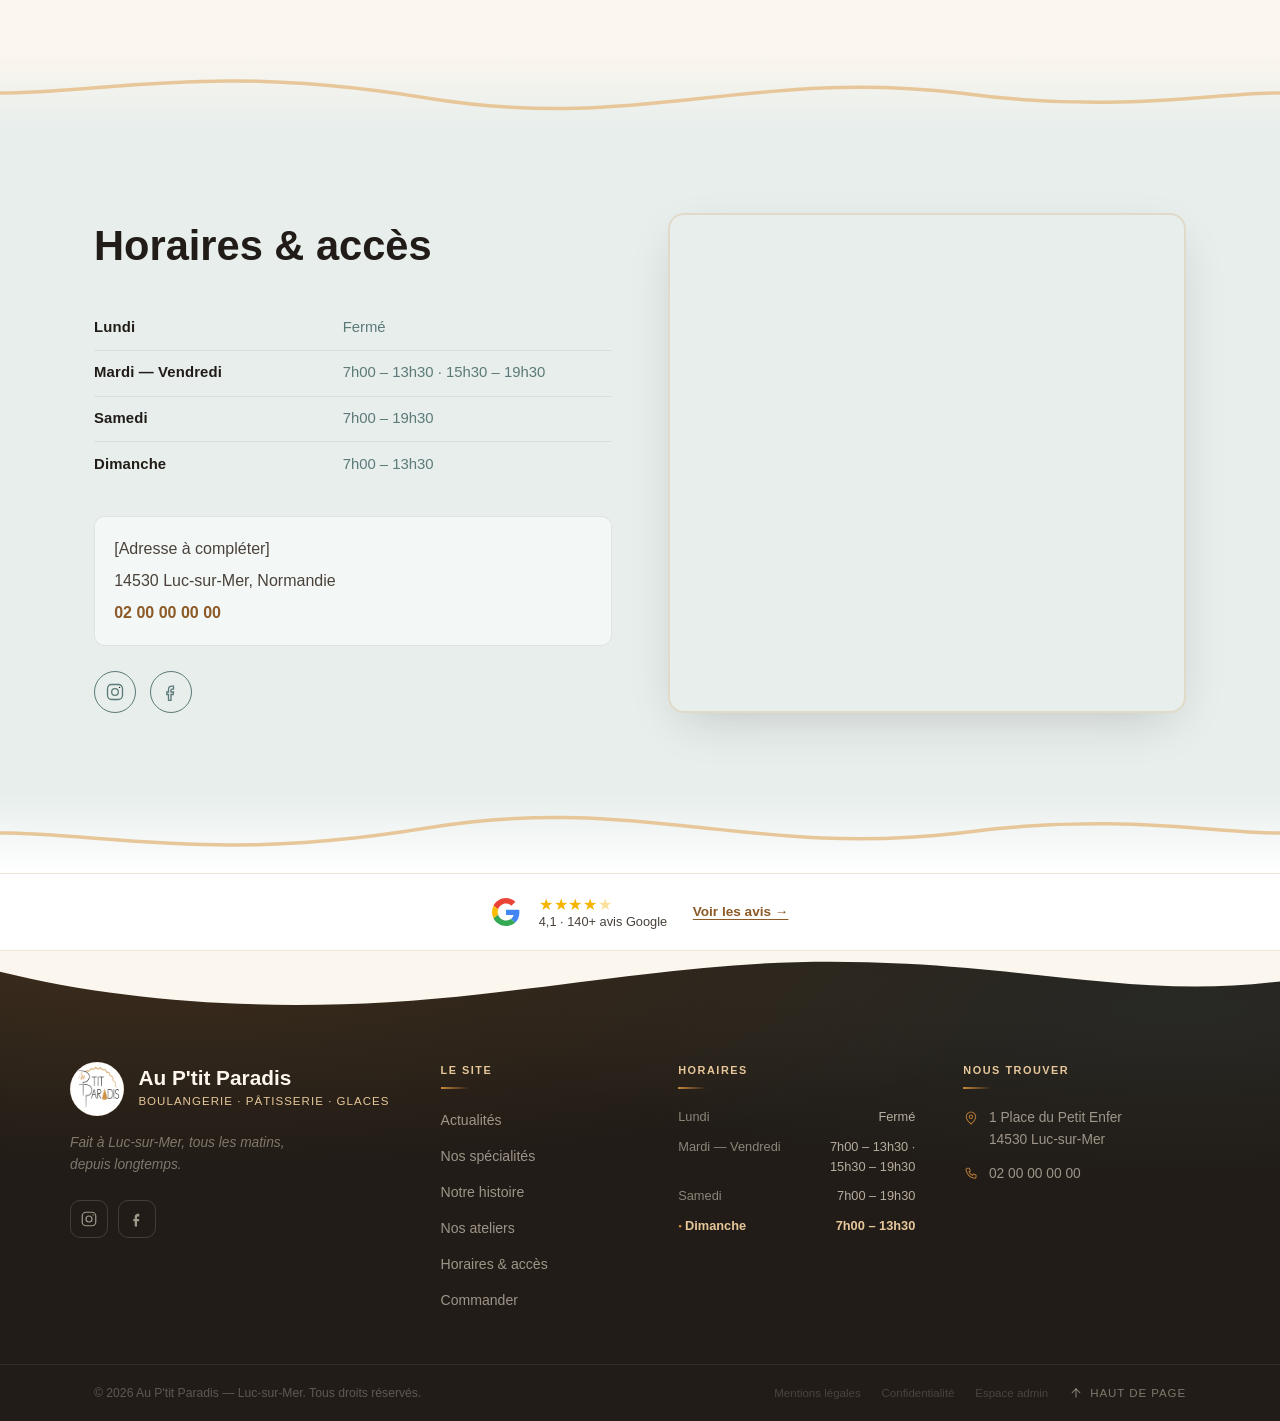
==== commit b5ecf8a2: "style(accueil): retirer l'indicateur de défilement du hero Co-Authored-By: Claude Opus 5.5 <noreply@" ====
--- a/index.html
+++ b/index.html
@@ -117,9 +117,6 @@
       </div>
     </div>
 
-    <a href="#specialites" class="scroll-cue" aria-label="Défiler vers le bas">
-      <span></span>
-    </a>
   </section>
 
   <div class="divider" aria-hidden="true">
--- a/css/style.css
+++ b/css/style.css
@@ -258,19 +258,6 @@
 .hero-social svg .solid{ fill:currentColor; stroke:none; }
 .hero-social:hover{ background:var(--ink); color:var(--cream); transform:translateY(-2px); }
 
-.scroll-cue{
-  position:absolute; bottom:2rem; left:50%; transform:translateX(-50%);
-  width:26px; height:42px; border:2px solid var(--ink-soft); border-radius:20px;
-}
-.scroll-cue span{
-  position:absolute; top:6px; left:50%; width:4px; height:8px; margin-left:-2px;
-  background:var(--gold); border-radius:2px; animation:scrollcue 1.8s ease-in-out infinite;
-}
-@keyframes scrollcue{ 0%{ opacity:1; top:6px; } 70%{ opacity:0; top:22px; } 100%{ opacity:0; top:6px; } }
-/* Écran très court (téléphone en paysage, petit mobile) : il n'y a plus de
-   place sous les boutons, et l'invitation à défiler n'apprend rien de plus. */
-@media (max-height: 700px){ .scroll-cue{ display:none; } }
-
 /* ---------- Dividers (motif vague récurrent) ---------- */
 .divider{
   line-height:0; color:var(--gold-pale);
@@ -880,20 +867,79 @@
 /* Vide tant qu'aucun avis n'est sélectionné : pas de marge fantôme */
 .presse-avis:empty{ display:none; }
 
+/* Chaque avis est une bulle de conversation : le texte dans la bulle, qui
+   parle dessous. La bulle prend la hauteur de son texte — dans le bandeau,
+   les cartes s'alignent en haut au lieu de s'étirer sur la plus longue. */
 .avis-carte{
-  margin:0; background:var(--white); border-radius:12px; padding:1.5rem 1.6rem;
+  margin:0; display:flex; flex-direction:column; gap:.7rem;
+  align-self:flex-start;
+}
+.avis-bulle{
+  position:relative; background:var(--white);
+  border-radius:18px 18px 18px 4px; padding:1.2rem 1.4rem 1.3rem;
   box-shadow:0 14px 30px -24px rgba(33,28,23,.5);
-  display:flex; flex-direction:column; gap:.8rem;
-}
-.avis-etoiles{ color:var(--gold); font-size:1rem; letter-spacing:.12em; }
-.avis-carte blockquote{
-  margin:0; font-size:.96rem; line-height:1.6; color:var(--ink-soft);
+}
+/* Guillemet ouvrant en filigrane, dans le coin haut droit de la bulle */
+.avis-bulle::before{
+  content:"“"; position:absolute; top:.1rem; right:1rem;
+  font-family:var(--font-display); font-weight:700; font-size:4.6rem; line-height:1;
+  color:var(--gold-pale); pointer-events:none;
+}
+.avis-etoiles{ position:relative; color:var(--gold); font-size:1rem; letter-spacing:.12em; }
+.avis-bulle blockquote{
+  position:relative; margin:.5rem 0 0; font-size:.94rem; line-height:1.6; color:var(--ink-soft);
   overflow-wrap:anywhere;
+  /* Au-delà de six lignes, la bulle deviendrait une colonne : on coupe */
+  display:-webkit-box; -webkit-box-orient:vertical; -webkit-line-clamp:6; overflow:hidden;
 }
 .avis-carte figcaption{
-  margin-top:auto; font-size:.85rem; font-weight:600; color:var(--ink);
+  display:flex; align-items:center; gap:.6rem; padding-left:.2rem;
+  font-size:.85rem; font-weight:600; color:var(--ink);
+}
+.avis-initiale{
+  flex:none; width:2rem; height:2rem; border-radius:50%;
+  display:grid; place-items:center;
+  background:var(--sea); color:var(--white);
+  font-family:var(--font-display); font-weight:600; font-size:.9rem;
 }
 .avis-source{ font-weight:400; color:var(--ink-soft); }
+
+/* --- Bandeau défilant (à partir de trois avis) ---
+   La piste contient deux fois la même série : décalée de -50 %, la copie
+   occupe pile la place de l'original et la boucle ne se voit pas. Chaque
+   série porte sa gouttière à droite pour que les deux moitiés aient la
+   même largeur. Les bords s'effacent en fondu plutôt que de couper net. */
+.presse-avis.avis-defile{
+  display:block; position:relative;
+  overflow:hidden;
+  -webkit-mask-image:linear-gradient(to right, transparent, #000 6%, #000 94%, transparent);
+          mask-image:linear-gradient(to right, transparent, #000 6%, #000 94%, transparent);
+  padding:.6rem 0 1.6rem;
+}
+.avis-piste{
+  display:flex; width:max-content;
+  animation:avis-defile var(--avis-duree, 80s) linear infinite;
+}
+.avis-serie{ display:flex; align-items:flex-start; gap:1.4rem; padding-right:1.4rem; }
+.avis-defile .avis-carte{ width:320px; flex:0 0 auto; }
+/* Survol et focus arrêtent la lecture : on lit un avis sans le poursuivre */
+.avis-defile:hover .avis-piste,
+.avis-defile:focus-within .avis-piste{ animation-play-state:paused; }
+@keyframes avis-defile{
+  from{ transform:translateX(0); }
+  to{   transform:translateX(-50%); }
+}
+/* Mouvement réduit : pas d'animation, la série se parcourt au doigt ou à
+   la molette, et la copie n'a plus de raison d'être. */
+@media (prefers-reduced-motion: reduce){
+  .presse-avis.avis-defile{
+    overflow-x:auto; scroll-snap-type:x mandatory; padding-bottom:1rem;
+    -webkit-mask-image:none; mask-image:none;
+  }
+  .avis-piste{ animation:none; }
+  .avis-serie[aria-hidden="true"]{ display:none; }
+  .avis-defile .avis-carte{ scroll-snap-align:start; }
+}
 
 /* =========================================================
    Notre équipe
@@ -967,7 +1013,6 @@
      est centré : sur un écran court elle passait par-dessus les deux boutons.
      On lui réserve sa place en remontant le contenu. */
   .hero{ padding-bottom:7rem; }
-  .scroll-cue{ bottom:1.6rem; }
   /* Badge compact. Son détail a déjà disparu plus haut, dès 1280px. */
   .open-badge{ margin-right:.7rem; font-size:.72rem; padding:.3em .65em; }
   /* Place pour la barre d'action fixe */
@@ -980,7 +1025,14 @@
   .presse-articles, .presse-avis{ grid-template-columns:1fr; gap:1.1rem; }
   .temoignages .section-inner,
   .actualites .section-inner{ padding-top:3.4rem; padding-bottom:3.4rem; }
-  .presse-article-corps, .avis-carte{ padding:1.25rem 1.3rem; }
+  .presse-article-corps, .avis-bulle{ padding:1.25rem 1.3rem; }
+  /* Bandeau : une carte et le début de la suivante, pour montrer que ça continue */
+  .avis-defile .avis-carte{ width:min(270px, 78vw); }
+  .avis-serie{ gap:1.1rem; padding-right:1.1rem; }
+  .presse-avis.avis-defile{
+    -webkit-mask-image:linear-gradient(to right, transparent, #000 4%, #000 96%, transparent);
+            mask-image:linear-gradient(to right, transparent, #000 4%, #000 96%, transparent);
+  }
 
   /* Les tableaux légaux ne rétrécissent pas indéfiniment : ils défilent
      dans leur propre boîte plutôt que d'élargir toute la page. */
